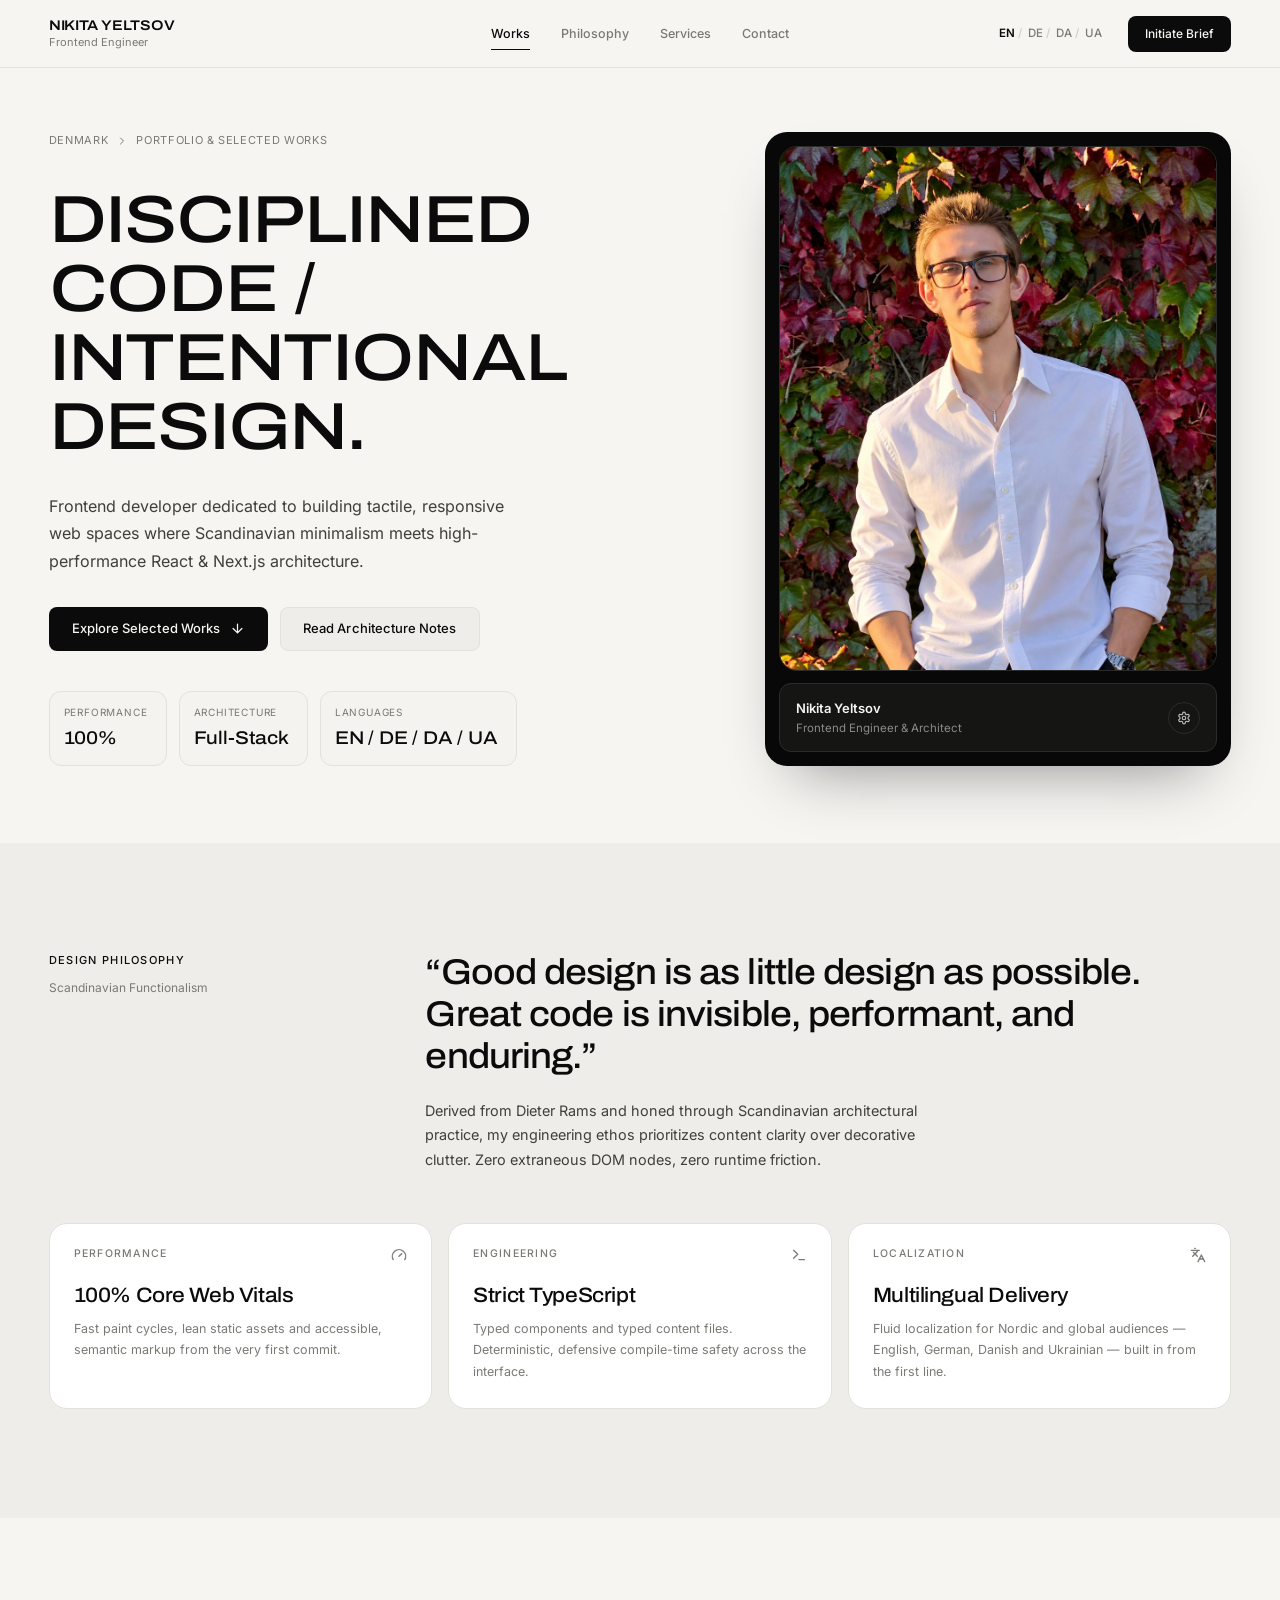
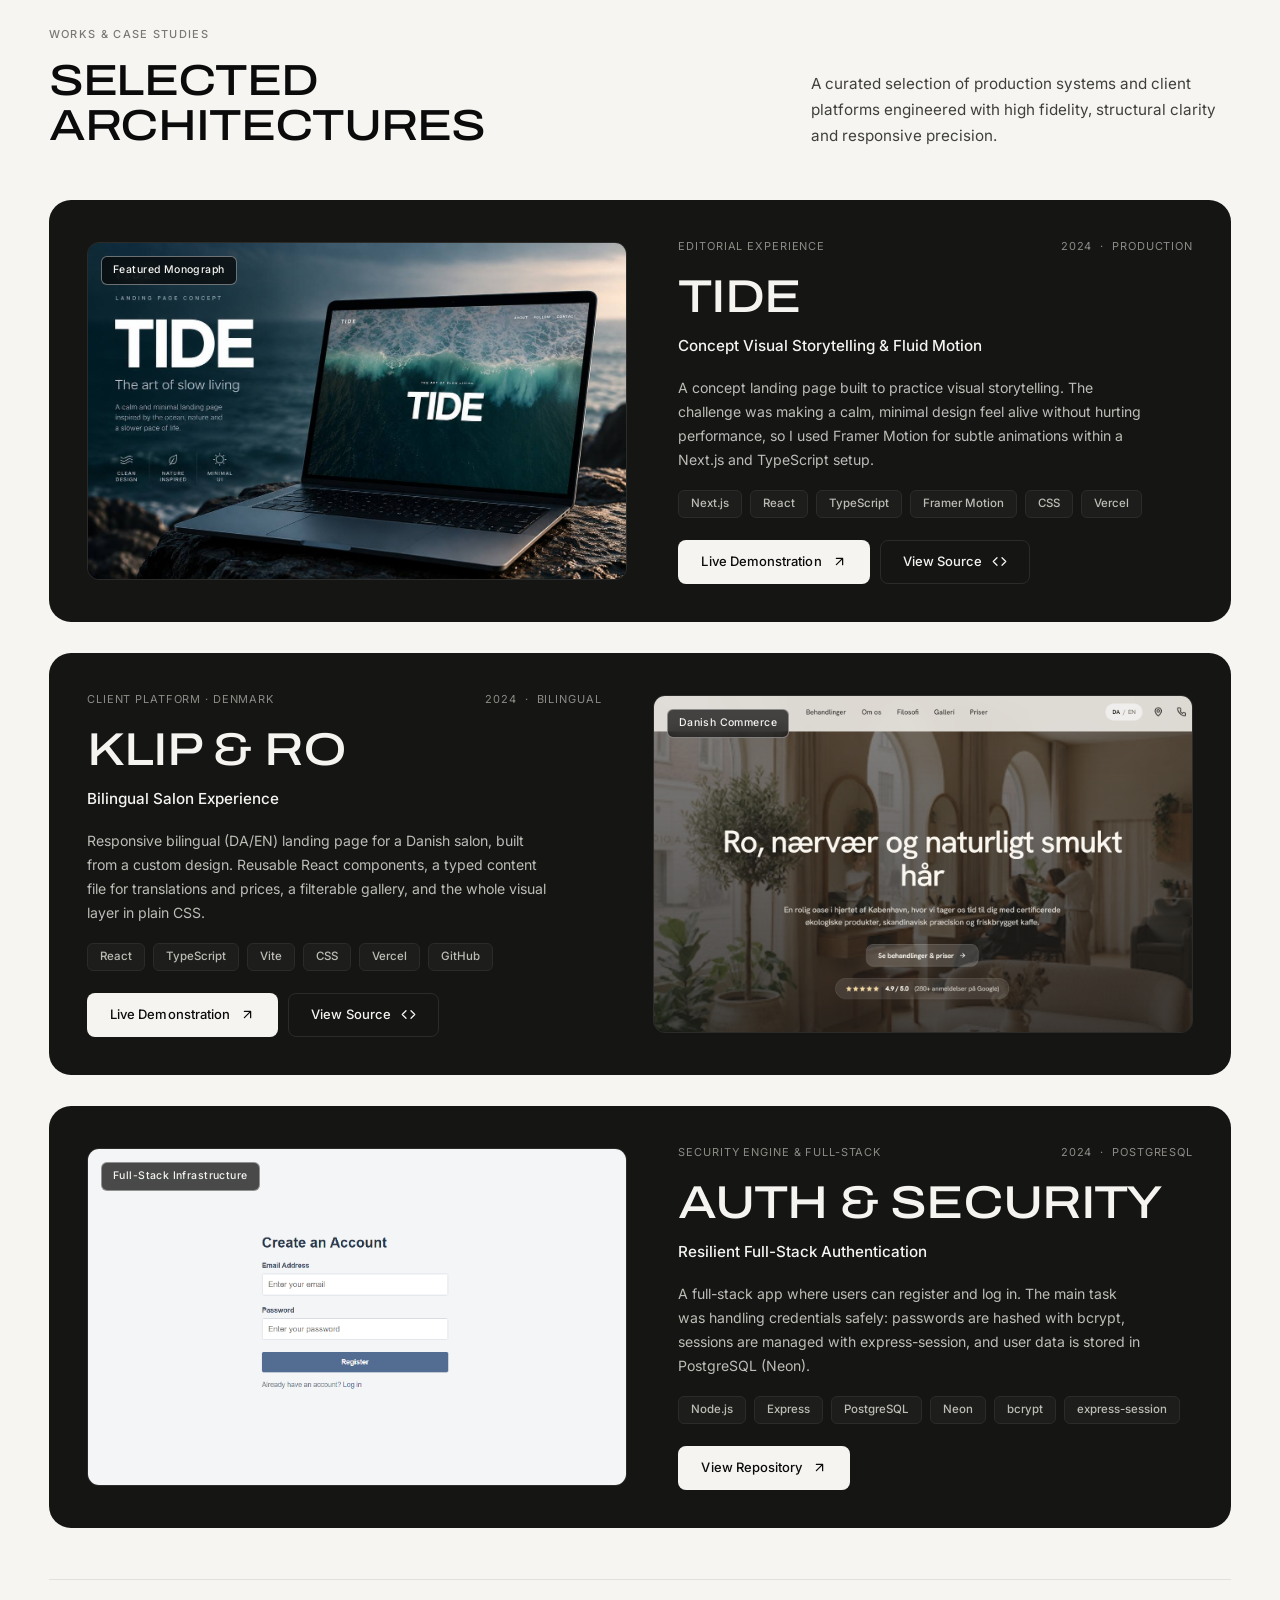
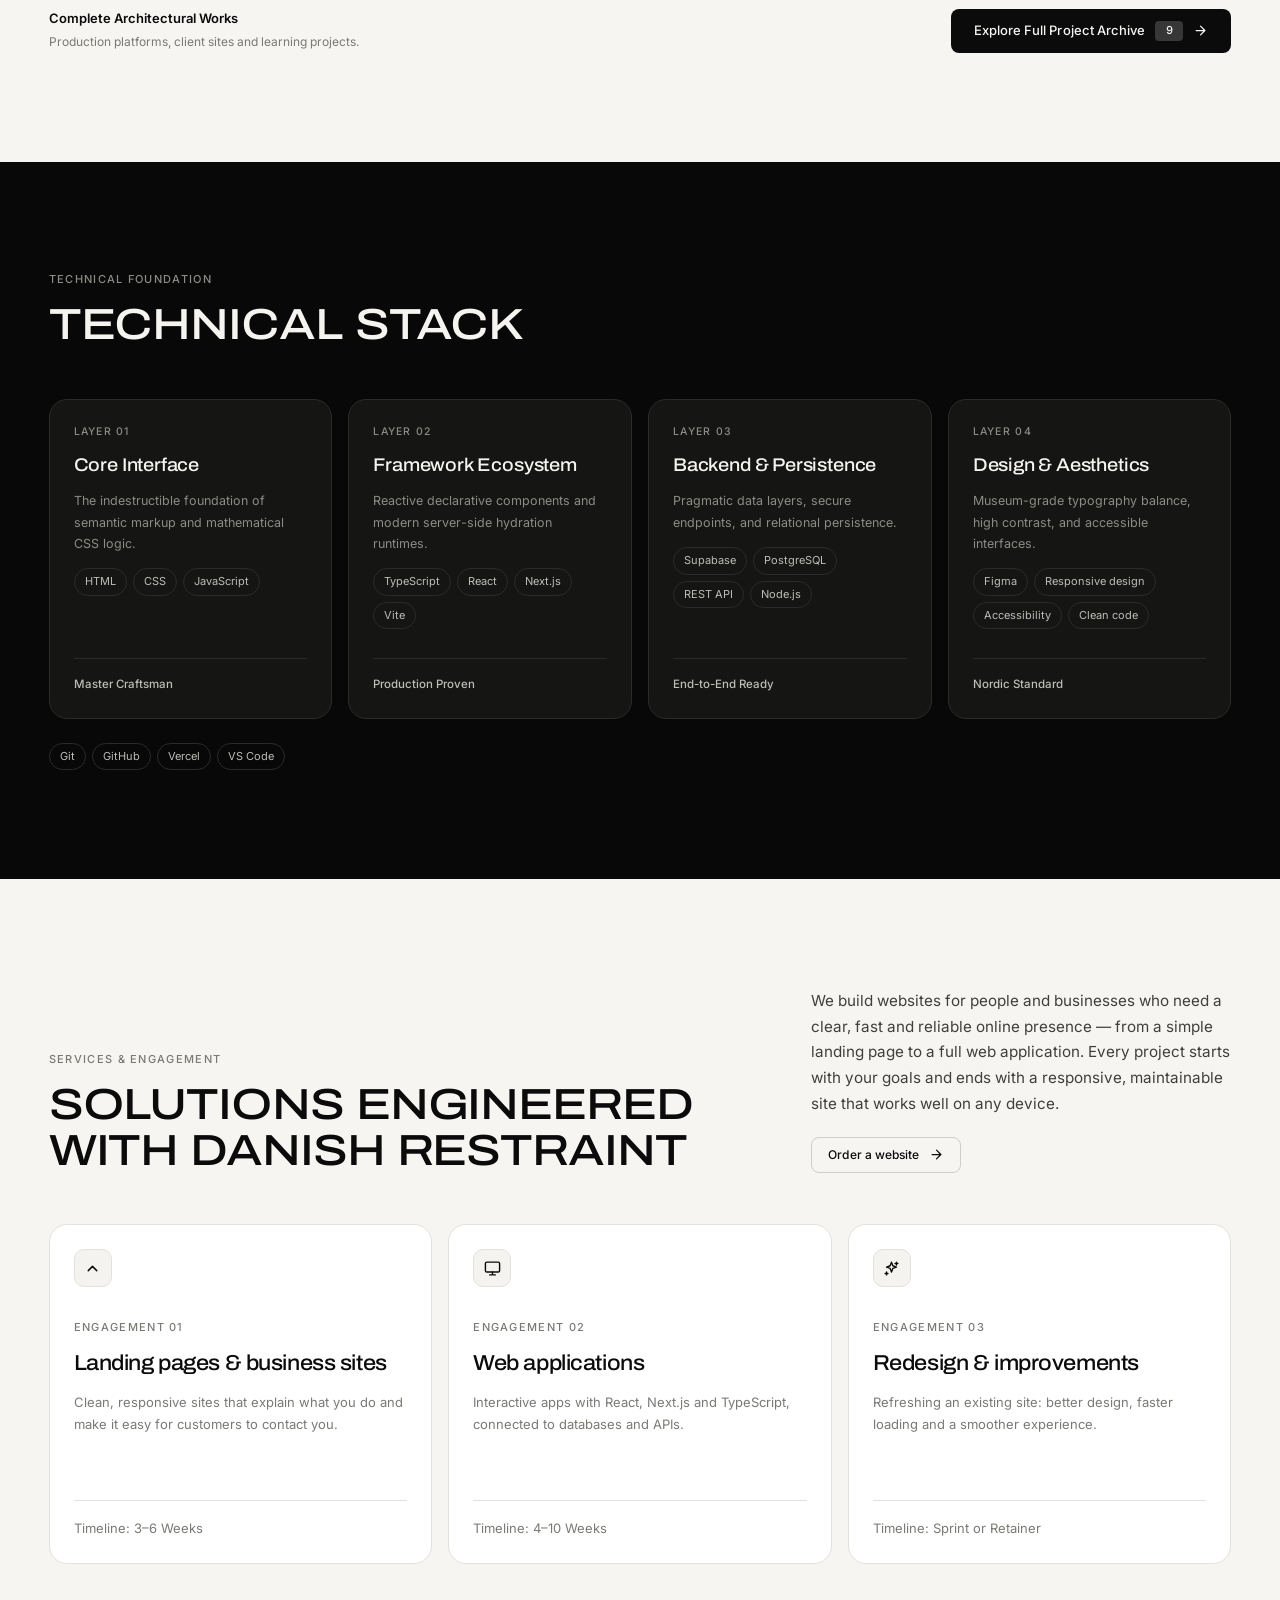
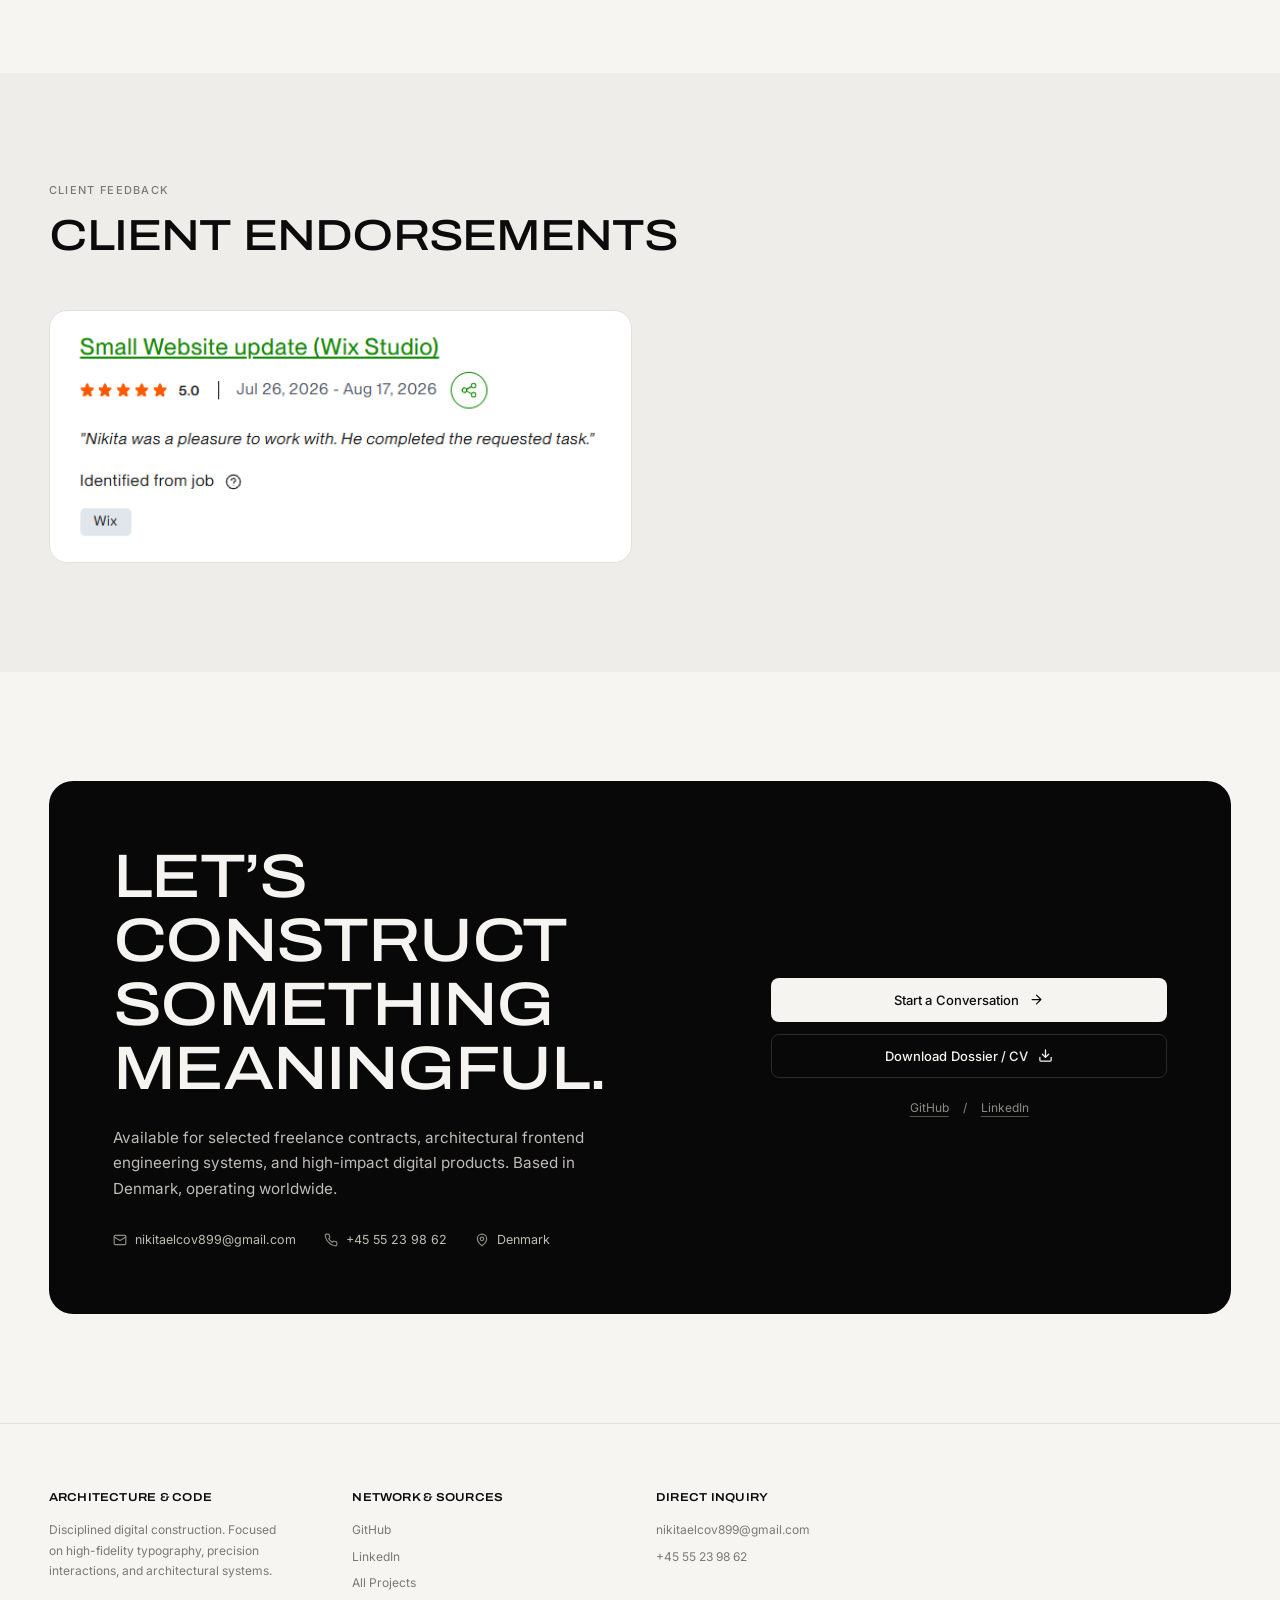
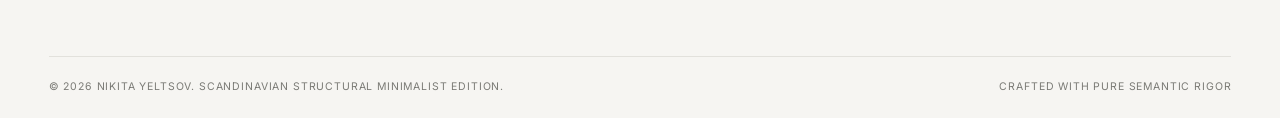
==== index.html @ 3353c129 "feedback" ====
<!DOCTYPE html>
<html lang="en">

<head>
    <meta charset="UTF-8">
    <meta name="viewport" content="width=device-width, initial-scale=1">
    <title>Nikita Yeltsov — Frontend Developer</title>
    <meta name="description" content="Portfolio of Nikita Yeltsov, frontend developer.">
    <meta name="theme-color" content="#f6f5f2">
    <link rel="preload" href="fonts/archivo-latin-wdth-normal.woff2" as="font" type="font/woff2" crossorigin>
    <link rel="preload" href="fonts/inter-latin-wght-normal.woff2" as="font" type="font/woff2" crossorigin>
    <link rel="stylesheet" href="css/base.css">
    <link rel="stylesheet" href="css/layout.css">
    <link rel="stylesheet" href="css/pages.css">
    <link rel="stylesheet" href="css/reviews.css">
    <script>try { if (sessionStorage.getItem("pt")) { sessionStorage.removeItem("pt"); document.documentElement.classList.add("pt-arrive") } } catch (e) { }</script>
    <script src="js/config.js"></script>
    <script src="js/api.js"></script>
    <script src="js/i18n.js" defer></script>
    <script src="js/main.js" defer></script>
    <script src="js/reviews.js" defer></script>
</head>

<body>
    <a class="skip-link" href="#main"><span>Skip to content</span></a>
    <header class="header" id="top">
        <div class="container header__inner">
            <a class="brand" href="#top" aria-label="Nikita Yeltsov">
                <span class="brand__name">Nikita Yeltsov</span>
                <span class="brand__role">Frontend Engineer</span>
            </a>
            <nav class="nav" id="menu" aria-label="Main navigation">
                <a class="nav__link" href="#projects"><span>Works</span></a>
                <a class="nav__link" href="#philosophy"><span>Philosophy</span></a>
                <a class="nav__link" href="#services"><span>Services</span></a>
                <a class="nav__link" href="#contact"><span>Contact</span></a>
            </nav>
            <div class="header__actions">
                <div class="lang" role="group" aria-label="Language">
                    <button class="lang__button" type="button" data-lang="en" aria-pressed="true">EN</button>
                    <button class="lang__button" type="button" data-lang="de" aria-pressed="false">DE</button>
                    <button class="lang__button" type="button" data-lang="da" aria-pressed="false">DA</button>
                    <button class="lang__button" type="button" data-lang="uk" aria-pressed="false">UA</button>
                </div>
                <a class="button button--primary button--small" href="#contact"><span>Initiate Brief</span></a>
                <button class="menu-toggle" type="button" aria-label="Menu" aria-expanded="false"
                    aria-controls="menu"><span class="icon icon--menu" aria-hidden="true"></span><span
                        class="icon icon--close" aria-hidden="true"></span></button>
            </div>
        </div>
    </header>
    <main id="main">

        <!-- HERO -->
        <section class="hero">
            <div class="container hero__grid">
                <div class="hero__copy">
                    <p class="crumbs"><span>Denmark</span><span class="icon icon--chevron-right"
                            aria-hidden="true"></span><span>Portfolio &amp; Selected Works</span></p>
                    <h1 class="hero__title">Disciplined code / intentional design.</h1>
                    <p class="hero__lead">Frontend developer dedicated to building tactile, responsive web spaces where
                        Scandinavian minimalism meets high-performance React &amp; Next.js architecture.</p>
                    <div class="hero__actions">
                        <a class="button button--primary" href="#projects"><span>Explore Selected Works</span><span
                                class="icon icon--arrow-down" aria-hidden="true"></span></a>
                        <a class="button button--secondary" href="#philosophy"><span>Read Architecture Notes</span></a>
                    </div>
                    <dl class="stats">
                        <div class="stat">
                            <dt class="stat__label">Performance</dt>
                            <dd class="stat__value">100%</dd>
                        </div>
                        <div class="stat">
                            <dt class="stat__label">Architecture</dt>
                            <dd class="stat__value">Full-Stack</dd>
                        </div>
                        <div class="stat">
                            <dt class="stat__label">Languages</dt>
                            <dd class="stat__value">EN / DE / DA / UA</dd>
                        </div>
                    </dl>
                </div>
                <aside class="profile" aria-label="Profile">
                    <div class="profile__stage">
                        <img class="profile__photo" src="img/image copy 2.png" alt="Nikita Yeltsov" width="1254"
                            height="1254" fetchpriority="high">
                    </div>
                    <div class="profile__footer">
                        <div>
                            <span class="profile__name">Nikita Yeltsov</span>
                            <span class="profile__role">Frontend Engineer &amp; Architect</span>
                        </div>
                        <span class="profile__badge"><span class="icon icon--settings" aria-hidden="true"></span></span>
                    </div>
                </aside>
            </div>
        </section>

        <!-- PHILOSOPHY -->
        <section class="section section--alt philosophy" id="philosophy">
            <div class="container">
                <div class="philosophy__top">
                    <div class="philosophy__label">
                        <strong>Design Philosophy</strong>
                        <span>Scandinavian Functionalism</span>
                    </div>
                    <div>
                        <blockquote>
                            <p class="quote">“Good design is as little design as possible. Great code is invisible,
                                performant, and enduring.”</p>
                        </blockquote>
                        <p class="philosophy__text">Derived from Dieter Rams and honed through Scandinavian
                            architectural practice, my engineering ethos prioritizes content clarity over decorative
                            clutter. Zero extraneous DOM nodes, zero runtime friction.</p>
                    </div>
                </div>
                <ul class="features">
                    <li class="feature">
                        <div class="feature__head"><span class="eyebrow">Performance</span><span
                                class="icon icon--gauge" aria-hidden="true"></span></div>
                        <h3>100% Core Web Vitals</h3>
                        <p>Fast paint cycles, lean static assets and accessible, semantic markup from the very first
                            commit.</p>
                    </li>
                    <li class="feature">
                        <div class="feature__head"><span class="eyebrow">Engineering</span><span
                                class="icon icon--terminal" aria-hidden="true"></span></div>
                        <h3>Strict TypeScript</h3>
                        <p>Typed components and typed content files. Deterministic, defensive compile-time safety across
                            the interface.</p>
                    </li>
                    <li class="feature">
                        <div class="feature__head"><span class="eyebrow">Localization</span><span
                                class="icon icon--language" aria-hidden="true"></span></div>
                        <h3>Multilingual Delivery</h3>
                        <p>Fluid localization for Nordic and global audiences — English, German, Danish and Ukrainian —
                            built in from the first line.</p>
                    </li>
                </ul>
            </div>
        </section>

        <!-- WORKS -->
        <section class="section" id="projects">
            <div class="container">
                <header class="section-head">
                    <div>
                        <span class="eyebrow">Works &amp; Case Studies</span>
                        <h2>Selected Architectures</h2>
                    </div>
                    <p class="section-head__text">A curated selection of production systems and client platforms
                        engineered with high fidelity, structural clarity and responsive precision.</p>
                </header>
                <div class="works">
                    <article class="work work--reverse" id="work-tide" data-category="interactive">
                        <div class="work__media">
                            <span class="work__badge">Featured Monograph</span>
                            <div class="work__frame"><img class="work__image" src="img/TIDE.png"
                                    alt="TIDE project preview" loading="lazy" decoding="async"></div>
                        </div>
                        <div class="work__body">
                            <div class="work__meta"><span>Editorial Experience</span><span
                                    class="work__meta-right"><span>2024</span><span>Production</span></span></div>
                            <h3 class="work__title display">TIDE</h3>
                            <p class="work__subtitle">Concept Visual Storytelling &amp; Fluid Motion</p>
                            <p class="work__text">A concept landing page built to practice visual storytelling. The
                                challenge was making a calm, minimal design feel alive without hurting performance, so I
                                used Framer Motion for subtle animations within a Next.js and TypeScript setup.</p>
                            <ul class="tags" aria-label="Technologies">
                                <li class="tag">Next.js</li>
                                <li class="tag">React</li>
                                <li class="tag">TypeScript</li>
                                <li class="tag">Framer Motion</li>
                                <li class="tag">CSS</li>
                                <li class="tag">Vercel</li>
                            </ul>
                            <div class="work__actions"><a class="button button--light"
                                    href="https://tide-topaz-three.vercel.app" target="_blank"
                                    rel="noopener noreferrer"><span>Live Demonstration</span><span
                                        class="icon icon--arrow-up-right" aria-hidden="true"></span></a><a
                                    class="button button--ghost" href="https://github.com/NikitaYmedia/tide"
                                    target="_blank" rel="noopener noreferrer"><span>View Source</span><span
                                        class="icon icon--code" aria-hidden="true"></span></a></div>
                        </div>
                    </article>
                    <article class="work" id="work-klip" data-category="client">
                        <div class="work__media">
                            <span class="work__badge">Danish Commerce</span>
                            <div class="work__frame"><img class="work__image" src="img/image copy.png"
                                    alt="Klip &amp; Ro project preview" loading="lazy" decoding="async"></div>
                        </div>
                        <div class="work__body">
                            <div class="work__meta"><span>Client Platform · Denmark</span><span
                                    class="work__meta-right"><span>2024</span><span>Bilingual</span></span></div>
                            <h3 class="work__title display">KLIP &amp; RO</h3>
                            <p class="work__subtitle">Bilingual Salon Experience</p>
                            <p class="work__text">Responsive bilingual (DA/EN) landing page for a Danish salon, built
                                from a custom design. Reusable React components, a typed content file for translations
                                and prices, a filterable gallery, and the whole visual layer in plain CSS.</p>
                            <ul class="tags" aria-label="Technologies">
                                <li class="tag">React</li>
                                <li class="tag">TypeScript</li>
                                <li class="tag">Vite</li>
                                <li class="tag">CSS</li>
                                <li class="tag">Vercel</li>
                                <li class="tag">GitHub</li>
                            </ul>
                            <div class="work__actions"><a class="button button--light"
                                    href="https://hair2-orpin.vercel.app" target="_blank"
                                    rel="noopener noreferrer"><span>Live Demonstration</span><span
                                        class="icon icon--arrow-up-right" aria-hidden="true"></span></a><a
                                    class="button button--ghost" href="https://github.com/NikitaYmedia/hair2"
                                    target="_blank" rel="noopener noreferrer"><span>View Source</span><span
                                        class="icon icon--code" aria-hidden="true"></span></a></div>
                        </div>
                    </article>
                    <article class="work work--reverse" id="work-auth" data-category="fullstack">
                        <div class="work__media">
                            <span class="work__badge">Full-Stack Infrastructure</span>
                            <div class="work__frame"><img class="work__image" src="img/pro10.png"
                                    alt="User Authentication App preview" loading="lazy" decoding="async"></div>
                        </div>
                        <div class="work__body">
                            <div class="work__meta"><span>Security Engine &amp; Full-Stack</span><span
                                    class="work__meta-right"><span>2024</span><span>PostgreSQL</span></span></div>
                            <h3 class="work__title display">AUTH &amp; SECURITY</h3>
                            <p class="work__subtitle">Resilient Full-Stack Authentication</p>
                            <p class="work__text">A full-stack app where users can register and log in. The main task
                                was handling credentials safely: passwords are hashed with bcrypt, sessions are managed
                                with express-session, and user data is stored in PostgreSQL (Neon).</p>
                            <ul class="tags" aria-label="Technologies">
                                <li class="tag">Node.js</li>
                                <li class="tag">Express</li>
                                <li class="tag">PostgreSQL</li>
                                <li class="tag">Neon</li>
                                <li class="tag">bcrypt</li>
                                <li class="tag">express-session</li>
                            </ul>
                            <div class="work__actions"><a class="button button--light"
                                    href="https://github.com/NikitaYmedia/user-auth-app" target="_blank"
                                    rel="noopener noreferrer"><span>View Repository</span><span
                                        class="icon icon--arrow-up-right" aria-hidden="true"></span></a></div>
                        </div>
                    </article>
                </div>
                <div class="works-more">
                    <div>
                        <strong>Complete Architectural Works</strong>
                        <span>Production platforms, client sites and learning projects.</span>
                    </div>
                    <a class="button button--primary" href="projects.html" data-transition><span>Explore Full Project
                            Archive</span><span class="count">9</span><span class="icon icon--arrow-right"
                            aria-hidden="true"></span></a>
                </div>
            </div>
        </section>

        <!-- STACK -->
        <section class="section section--dark" id="skills">
            <div class="container">
                <header class="section-head">
                    <div>
                        <span class="eyebrow">Technical Foundation</span>
                        <h2>Technical Stack</h2>
                    </div>
                </header>
                <ul class="stack__grid">
                    <li class="layer">
                        <span class="eyebrow">Layer 01</span>
                        <h3>Core Interface</h3>
                        <p class="layer__text">The indestructible foundation of semantic markup and mathematical CSS
                            logic.</p>
                        <ul class="chips">
                            <li class="chip">HTML</li>
                            <li class="chip">CSS</li>
                            <li class="chip">JavaScript</li>
                        </ul>
                        <p class="layer__level">Master Craftsman</p>
                    </li>
                    <li class="layer">
                        <span class="eyebrow">Layer 02</span>
                        <h3>Framework Ecosystem</h3>
                        <p class="layer__text">Reactive declarative components and modern server-side hydration
                            runtimes.</p>
                        <ul class="chips">
                            <li class="chip">TypeScript</li>
                            <li class="chip">React</li>
                            <li class="chip">Next.js</li>
                            <li class="chip">Vite</li>
                        </ul>
                        <p class="layer__level">Production Proven</p>
                    </li>
                    <li class="layer">
                        <span class="eyebrow">Layer 03</span>
                        <h3>Backend &amp; Persistence</h3>
                        <p class="layer__text">Pragmatic data layers, secure endpoints, and relational persistence.</p>
                        <ul class="chips">
                            <li class="chip">Supabase</li>
                            <li class="chip">PostgreSQL</li>
                            <li class="chip">REST API</li>
                            <li class="chip">Node.js</li>
                        </ul>
                        <p class="layer__level">End-to-End Ready</p>
                    </li>
                    <li class="layer">
                        <span class="eyebrow">Layer 04</span>
                        <h3>Design &amp; Aesthetics</h3>
                        <p class="layer__text">Museum-grade typography balance, high contrast, and accessible
                            interfaces.</p>
                        <ul class="chips">
                            <li class="chip">Figma</li>
                            <li class="chip">Responsive design</li>
                            <li class="chip">Accessibility</li>
                            <li class="chip">Clean code</li>
                        </ul>
                        <p class="layer__level">Nordic Standard</p>
                    </li>
                </ul>
                <ul class="chips stack__tools" aria-label="Tools">
                    <li class="chip">Git</li>
                    <li class="chip">GitHub</li>
                    <li class="chip">Vercel</li>
                    <li class="chip">VS Code</li>
                </ul>
            </div>
        </section>

        <!-- SERVICES -->
        <section class="section" id="services">
            <div class="container">
                <header class="section-head">
                    <div>
                        <span class="eyebrow">Services &amp; Engagement</span>
                        <h2>Solutions engineered with Danish restraint</h2>
                    </div>
                    <div class="section-head__text">
                        <p>We build websites for people and businesses who need a clear, fast and reliable online
                            presence — from a simple landing page to a full web application. Every project starts with
                            your goals and ends with a responsive, maintainable site that works well on any device.</p>
                        <a class="button button--outline button--small" href="#contact"><span>Order a
                                website</span><span class="icon icon--arrow-right" aria-hidden="true"></span></a>
                    </div>
                </header>
                <ul class="services">
                    <li class="service">
                        <span class="service__icon"><span class="icon icon--chevron-up"
                                aria-hidden="true"></span></span>
                        <span class="eyebrow">Engagement 01</span>
                        <h3>Landing pages &amp; business sites</h3>
                        <p>Clean, responsive sites that explain what you do and make it easy for customers to contact
                            you.</p>
                        <p class="service__timeline">Timeline: 3–6 Weeks</p>
                    </li>
                    <li class="service">
                        <span class="service__icon"><span class="icon icon--monitor" aria-hidden="true"></span></span>
                        <span class="eyebrow">Engagement 02</span>
                        <h3>Web applications</h3>
                        <p>Interactive apps with React, Next.js and TypeScript, connected to databases and APIs.</p>
                        <p class="service__timeline">Timeline: 4–10 Weeks</p>
                    </li>
                    <li class="service">
                        <span class="service__icon"><span class="icon icon--sparkles" aria-hidden="true"></span></span>
                        <span class="eyebrow">Engagement 03</span>
                        <h3>Redesign &amp; improvements</h3>
                        <p>Refreshing an existing site: better design, faster loading and a smoother experience.</p>
                        <p class="service__timeline">Timeline: Sprint or Retainer</p>
                    </li>
                </ul>
            </div>
        </section>

        <!-- REVIEWS -->
        <section class="section section--alt" id="reviews">
            <div class="container">
                <header class="section-head">
                    <div>
                        <span class="eyebrow">Client Feedback</span>
                        <h2>Client Endorsements</h2>
                    </div>
                </header>
                <ul class="review-shots">
                    <li class="review-shot"><img src="img/reviews/image.png" alt="Client review" loading="lazy"></li>
                </ul>
            </div>
        </section>

        <!-- CONTACT -->
        <section class="section" id="contact">
            <div class="container">
                <div class="cta">
                    <div>
                        <h2>Let’s construct something meaningful.</h2>
                        <p class="cta__text">Available for selected freelance contracts, architectural frontend
                            engineering systems, and high-impact digital products. Based in Denmark, operating
                            worldwide.</p>
                        <div class="cta__facts">
                            <a class="cta__fact" href="mailto:nikitaelcov899@gmail.com"><span class="icon icon--mail"
                                    aria-hidden="true"></span><span>nikitaelcov899@gmail.com</span></a>
                            <a class="cta__fact" href="tel:+4555239862"><span class="icon icon--phone"
                                    aria-hidden="true"></span><span>+45 55 23 98 62</span></a>
                            <span class="cta__fact"><span class="icon icon--pin"
                                    aria-hidden="true"></span><span>Denmark</span></span>
                        </div>
                    </div>
                    <div class="cta__actions">
                        <a class="button button--light" href="mailto:nikitaelcov899@gmail.com"><span>Start a
                                Conversation</span><span class="icon icon--arrow-right" aria-hidden="true"></span></a>
                        <a class="button button--ghost" href="cv/Nikita Yeltsov  CV.pdf"
                            download="Nikita-Yeltsov-CV.pdf"><span>Download Dossier / CV</span><span
                                class="icon icon--download" aria-hidden="true"></span></a>
                        <p class="cta__links"><a href="https://github.com/NikitaYmedia" target="_blank"
                                rel="noopener noreferrer">GitHub</a><span>/</span><a
                                href="https://www.linkedin.com/in/nikita-yeltsov-8098643b7" target="_blank"
                                rel="noopener noreferrer">LinkedIn</a></p>
                    </div>
                </div>
            </div>
        </section>
    </main>

    <footer class="footer">
        <div class="container">
            <div class="footer__grid">
                <div>
                    <h4 class="footer__title">Architecture &amp; Code</h4>
                    <p class="footer__text">Disciplined digital construction. Focused on high-fidelity typography,
                        precision interactions, and architectural systems.</p>
                </div>
                <div>
                    <h4 class="footer__title">Network &amp; Sources</h4>
                    <ul class="footer__list">
                        <li><a href="https://github.com/NikitaYmedia" target="_blank"
                                rel="noopener noreferrer">GitHub</a></li>
                        <li><a href="https://www.linkedin.com/in/nikita-yeltsov-8098643b7" target="_blank"
                                rel="noopener noreferrer">LinkedIn</a></li>
                        <li><a href="projects.html">All Projects</a></li>
                    </ul>
                </div>
                <div>
                    <h4 class="footer__title">Direct Inquiry</h4>
                    <ul class="footer__list">
                        <li><a href="mailto:nikitaelcov899@gmail.com">nikitaelcov899@gmail.com</a></li>
                        <li><a href="tel:+4555239862">+45 55 23 98 62</a></li>
                    </ul>
                </div>
            </div>
            <div class="footer__bar">
                <span><span data-copyright></span> <span>Scandinavian Structural Minimalist Edition.</span></span>
                <span>Crafted with pure semantic rigor</span>
            </div>
        </div>
    </footer>
</body>

</html>
---- css/base.css ----
/* ==========================================================================
   BASE — fonts, design tokens, reset, typography, buttons, icons, tags
   All visuals of the site live in CSS files. HTML only holds text and
   semantic tags.
   ========================================================================== */

@font-face {
    font-family: "Archivo";
    src: url("../fonts/archivo-latin-wdth-normal.woff2") format("woff2");
    font-weight: 100 900;
    font-stretch: 62% 125%;
    font-display: swap;
    unicode-range: U+0000-00FF, U+0131, U+0152-0153, U+02BB-02BC, U+02C6, U+02DA, U+02DC, U+2000-206F, U+2074, U+20AC, U+2122, U+2191, U+2193, U+2212, U+2215, U+FEFF, U+FFFD;
}

@font-face {
    font-family: "Archivo";
    src: url("../fonts/archivo-latin-ext-wdth-normal.woff2") format("woff2");
    font-weight: 100 900;
    font-stretch: 62% 125%;
    font-display: swap;
    unicode-range: U+0100-02BA, U+02BD-02C5, U+02C7-02CC, U+02CE-02D7, U+02DD-02FF, U+0304, U+0308, U+0329, U+1D00-1DBF, U+1E00-1E9F, U+1EF2-1EFF, U+2020, U+20A0-20AB, U+20AD-20C0, U+2113, U+2C60-2C7F, U+A720-A7FF;
}

@font-face {
    font-family: "Inter";
    src: url("../fonts/inter-cyrillic-ext-wght-normal.woff2") format("woff2");
    font-weight: 100 900;
    font-display: swap;
    unicode-range: U+0460-052F, U+1C80-1C8A, U+20B4, U+2DE0-2DFF, U+A640-A69F, U+FE2E-FE2F;
}

@font-face {
    font-family: "Inter";
    src: url("../fonts/inter-cyrillic-wght-normal.woff2") format("woff2");
    font-weight: 100 900;
    font-display: swap;
    unicode-range: U+0301, U+0400-045F, U+0490-0491, U+04B0-04B1, U+2116;
}

@font-face {
    font-family: "Inter";
    src: url("../fonts/inter-latin-ext-wght-normal.woff2") format("woff2");
    font-weight: 100 900;
    font-display: swap;
    unicode-range: U+0100-02BA, U+02BD-02C5, U+02C7-02CC, U+02CE-02D7, U+02DD-02FF, U+0304, U+0308, U+0329, U+1D00-1DBF, U+1E00-1E9F, U+1EF2-1EFF, U+2020, U+20A0-20AB, U+20AD-20C0, U+2113, U+2C60-2C7F, U+A720-A7FF;
}

@font-face {
    font-family: "Inter";
    src: url("../fonts/inter-latin-wght-normal.woff2") format("woff2");
    font-weight: 100 900;
    font-display: swap;
    unicode-range: U+0000-00FF, U+0131, U+0152-0153, U+02BB-02BC, U+02C6, U+02DA, U+02DC, U+0304, U+0308, U+0329, U+2000-206F, U+20AC, U+2122, U+2191, U+2193, U+2212, U+2215, U+FEFF, U+FFFD;
}

/* ---------- Tokens ---------- */
:root {
    --bg: #f6f5f2;
    --bg-alt: #eeede9;
    --surface: #ffffff;
    --surface-2: #f4f3ef;
    --ink: #0b0b0b;
    --ink-2: #3f3f3c;
    --muted: #7a7a75;
    --line: #e2e1dc;
    --line-strong: #cfcec8;

    --dark: #080808;
    --dark-2: #151514;
    --dark-3: #1d1d1b;
    --dark-line: #2b2b29;
    --on-dark: #f5f4f0;
    --on-dark-2: #bdbcb6;
    --on-dark-muted: #8c8b85;

    --danger: #b3261e;
    --ok: #1f7a4d;

    --font-display: "Archivo", "Inter", "Helvetica Neue", Arial, sans-serif;
    --font-body: "Inter", "Helvetica Neue", Arial, sans-serif;

    --radius-sm: 8px;
    --radius: 12px;
    --radius-lg: 18px;

    --gutter: clamp(18px, 3.8vw, 56px);
    --maxw: 1360px;
    --header-h: 68px;

    --ease: cubic-bezier(.2, .7, .2, 1);
}

/* ---------- Reset ---------- */
*,
*::before,
*::after {
    box-sizing: border-box;
}

html {
    -webkit-text-size-adjust: 100%;
    scroll-behavior: smooth;
    scroll-padding-top: calc(var(--header-h) + 12px);
}

body {
    margin: 0;
    background: var(--bg);
    color: var(--ink);
    font-family: var(--font-body);
    font-size: 15px;
    line-height: 1.6;
    font-feature-settings: "ss01", "cv11";
    -webkit-font-smoothing: antialiased;
    -moz-osx-font-smoothing: grayscale;
}

img {
    display: block;
    max-width: 100%;
}

h1,
h2,
h3,
h4,
p,
ul,
ol,
figure,
blockquote,
dl,
dd {
    margin: 0;
    padding: 0;
}

ul,
ol {
    list-style: none;
}

a {
    color: inherit;
    text-decoration: none;
}

button,
input,
textarea {
    font: inherit;
    color: inherit;
}

button {
    cursor: pointer;
    background: none;
    border: 0;
    padding: 0;
}

[hidden] {
    display: none !important;
}

::selection {
    background: var(--ink);
    color: var(--bg);
}

:focus-visible {
    outline: 2px solid var(--ink);
    outline-offset: 3px;
    border-radius: 4px;
}

.on-dark :focus-visible,
.dark :focus-visible {
    outline-color: var(--on-dark);
}

.sr-only {
    position: absolute;
    width: 1px;
    height: 1px;
    margin: -1px;
    overflow: hidden;
    clip: rect(0 0 0 0);
    white-space: nowrap;
}

.skip-link {
    position: absolute;
    left: 12px;
    top: -60px;
    z-index: 200;
    background: var(--ink);
    color: var(--bg);
    padding: 10px 16px;
    border-radius: var(--radius-sm);
    font-size: 13px;
    transition: top .2s;
}

.skip-link:focus {
    top: 12px;
}

/* ---------- Typography ---------- */
.display,
h1,
h2 {
    font-family: var(--font-display);
    font-weight: 500;
    font-stretch: 118%;
    text-transform: uppercase;
    letter-spacing: -.025em;
    line-height: 1.04;
}

h1 {
    font-size: clamp(2.5rem, 5.2vw, 4.6rem);
}

h2 {
    font-size: clamp(1.9rem, 3.4vw, 2.9rem);
}

h3 {
    font-family: var(--font-display);
    font-weight: 500;
    font-stretch: 108%;
    letter-spacing: -.01em;
    line-height: 1.2;
    font-size: 1.15rem;
}

.eyebrow {
    display: block;
    font-size: 11px;
    font-weight: 500;
    letter-spacing: .12em;
    text-transform: uppercase;
    color: var(--muted);
}

.lead {
    font-size: 1.02rem;
    line-height: 1.7;
    color: var(--ink-2);
    max-width: 52ch;
}

/* ---------- Icons (pure CSS masks) ---------- */
.icon {
    --icon: none;
    display: inline-block;
    flex: none;
    width: 1em;
    height: 1em;
    background: currentColor;
    -webkit-mask: var(--icon) center / contain no-repeat;
    mask: var(--icon) center / contain no-repeat;
}

.icon--arrow-up-right {
    --icon: url("data:image/svg+xml,%3Csvg xmlns='http://www.w3.org/2000/svg' viewBox='0 0 24 24' fill='none' stroke='black' stroke-width='2' stroke-linecap='round' stroke-linejoin='round'%3E%3Cpath d='M7 17 17 7M7 7h10v10'/%3E%3C/svg%3E");
}

.icon--arrow-down {
    --icon: url("data:image/svg+xml,%3Csvg xmlns='http://www.w3.org/2000/svg' viewBox='0 0 24 24' fill='none' stroke='black' stroke-width='2' stroke-linecap='round' stroke-linejoin='round'%3E%3Cpath d='M12 5v14M19 12l-7 7-7-7'/%3E%3C/svg%3E");
}

.icon--arrow-right {
    --icon: url("data:image/svg+xml,%3Csvg xmlns='http://www.w3.org/2000/svg' viewBox='0 0 24 24' fill='none' stroke='black' stroke-width='2' stroke-linecap='round' stroke-linejoin='round'%3E%3Cpath d='M5 12h14M12 5l7 7-7 7'/%3E%3C/svg%3E");
}

.icon--arrow-left {
    --icon: url("data:image/svg+xml,%3Csvg xmlns='http://www.w3.org/2000/svg' viewBox='0 0 24 24' fill='none' stroke='black' stroke-width='2' stroke-linecap='round' stroke-linejoin='round'%3E%3Cpath d='M19 12H5M12 19l-7-7 7-7'/%3E%3C/svg%3E");
}

.icon--chevron-right {
    --icon: url("data:image/svg+xml,%3Csvg xmlns='http://www.w3.org/2000/svg' viewBox='0 0 24 24' fill='none' stroke='black' stroke-width='2' stroke-linecap='round' stroke-linejoin='round'%3E%3Cpath d='m9 18 6-6-6-6'/%3E%3C/svg%3E");
}

.icon--chevron-up {
    --icon: url("data:image/svg+xml,%3Csvg xmlns='http://www.w3.org/2000/svg' viewBox='0 0 24 24' fill='none' stroke='black' stroke-width='2' stroke-linecap='round' stroke-linejoin='round'%3E%3Cpath d='m18 15-6-6-6 6'/%3E%3C/svg%3E");
}

.icon--code {
    --icon: url("data:image/svg+xml,%3Csvg xmlns='http://www.w3.org/2000/svg' viewBox='0 0 24 24' fill='none' stroke='black' stroke-width='2' stroke-linecap='round' stroke-linejoin='round'%3E%3Cpath d='m16 18 6-6-6-6M8 6l-6 6 6 6'/%3E%3C/svg%3E");
}

.icon--download {
    --icon: url("data:image/svg+xml,%3Csvg xmlns='http://www.w3.org/2000/svg' viewBox='0 0 24 24' fill='none' stroke='black' stroke-width='2' stroke-linecap='round' stroke-linejoin='round'%3E%3Cpath d='M21 15v4a2 2 0 0 1-2 2H5a2 2 0 0 1-2-2v-4M7 10l5 5 5-5M12 15V3'/%3E%3C/svg%3E");
}

.icon--mail {
    --icon: url("data:image/svg+xml,%3Csvg xmlns='http://www.w3.org/2000/svg' viewBox='0 0 24 24' fill='none' stroke='black' stroke-width='2' stroke-linecap='round' stroke-linejoin='round'%3E%3Crect x='2' y='4' width='20' height='16' rx='2'/%3E%3Cpath d='m22 7-10 6L2 7'/%3E%3C/svg%3E");
}

.icon--phone {
    --icon: url("data:image/svg+xml,%3Csvg xmlns='http://www.w3.org/2000/svg' viewBox='0 0 24 24' fill='none' stroke='black' stroke-width='2' stroke-linecap='round' stroke-linejoin='round'%3E%3Cpath d='M22 16.92v3a2 2 0 0 1-2.18 2 19.79 19.79 0 0 1-8.63-3.07 19.5 19.5 0 0 1-6-6 19.79 19.79 0 0 1-3.07-8.67A2 2 0 0 1 4.11 2h3a2 2 0 0 1 2 1.72c.13.96.36 1.9.7 2.81a2 2 0 0 1-.45 2.11L8.09 9.91a16 16 0 0 0 6 6l1.27-1.27a2 2 0 0 1 2.11-.45c.91.34 1.85.57 2.81.7A2 2 0 0 1 22 16.92z'/%3E%3C/svg%3E");
}

.icon--pin {
    --icon: url("data:image/svg+xml,%3Csvg xmlns='http://www.w3.org/2000/svg' viewBox='0 0 24 24' fill='none' stroke='black' stroke-width='2' stroke-linecap='round' stroke-linejoin='round'%3E%3Cpath d='M20 10c0 6-8 12-8 12S4 16 4 10a8 8 0 0 1 16 0z'/%3E%3Ccircle cx='12' cy='10' r='3'/%3E%3C/svg%3E");
}

.icon--gauge {
    --icon: url("data:image/svg+xml,%3Csvg xmlns='http://www.w3.org/2000/svg' viewBox='0 0 24 24' fill='none' stroke='black' stroke-width='2' stroke-linecap='round' stroke-linejoin='round'%3E%3Cpath d='m12 14 4-4M3.34 19a10 10 0 1 1 17.32 0'/%3E%3C/svg%3E");
}

.icon--terminal {
    --icon: url("data:image/svg+xml,%3Csvg xmlns='http://www.w3.org/2000/svg' viewBox='0 0 24 24' fill='none' stroke='black' stroke-width='2' stroke-linecap='round' stroke-linejoin='round'%3E%3Cpath d='m4 17 6-6-6-6M12 19h8'/%3E%3C/svg%3E");
}

.icon--language {
    --icon: url("data:image/svg+xml,%3Csvg xmlns='http://www.w3.org/2000/svg' viewBox='0 0 24 24' fill='none' stroke='black' stroke-width='2' stroke-linecap='round' stroke-linejoin='round'%3E%3Cpath d='m5 8 6 6M4 14l6-6 2-3M2 5h12M7 2h1M22 22l-5-10-5 10M14 18h6'/%3E%3C/svg%3E");
}

.icon--monitor {
    --icon: url("data:image/svg+xml,%3Csvg xmlns='http://www.w3.org/2000/svg' viewBox='0 0 24 24' fill='none' stroke='black' stroke-width='2' stroke-linecap='round' stroke-linejoin='round'%3E%3Crect x='2' y='3' width='20' height='14' rx='2'/%3E%3Cpath d='M8 21h8M12 17v4'/%3E%3C/svg%3E");
}

.icon--sparkles {
    --icon: url("data:image/svg+xml,%3Csvg xmlns='http://www.w3.org/2000/svg' viewBox='0 0 24 24' fill='none' stroke='black' stroke-width='2' stroke-linecap='round' stroke-linejoin='round'%3E%3Cpath d='m12 3 1.9 5.1L19 10l-5.1 1.9L12 17l-1.9-5.1L5 10l5.1-1.9zM19 3v4M21 5h-4M5 17v4M7 19H3'/%3E%3C/svg%3E");
}

.icon--settings {
    --icon: url("data:image/svg+xml,%3Csvg xmlns='http://www.w3.org/2000/svg' viewBox='0 0 24 24' fill='none' stroke='black' stroke-width='2' stroke-linecap='round' stroke-linejoin='round'%3E%3Cpath d='M12.22 2h-.44a2 2 0 0 0-2 2v.18a2 2 0 0 1-1 1.73l-.43.25a2 2 0 0 1-2 0l-.15-.08a2 2 0 0 0-2.73.73l-.22.38a2 2 0 0 0 .73 2.73l.15.1a2 2 0 0 1 1 1.72v.51a2 2 0 0 1-1 1.74l-.15.09a2 2 0 0 0-.73 2.73l.22.38a2 2 0 0 0 2.73.73l.15-.08a2 2 0 0 1 2 0l.43.25a2 2 0 0 1 1 1.73V20a2 2 0 0 0 2 2h.44a2 2 0 0 0 2-2v-.18a2 2 0 0 1 1-1.73l.43-.25a2 2 0 0 1 2 0l.15.08a2 2 0 0 0 2.73-.73l.22-.39a2 2 0 0 0-.73-2.73l-.15-.08a2 2 0 0 1-1-1.74v-.5a2 2 0 0 1 1-1.74l.15-.09a2 2 0 0 0 .73-2.73l-.22-.38a2 2 0 0 0-2.73-.73l-.15.08a2 2 0 0 1-2 0l-.43-.25a2 2 0 0 1-1-1.73V4a2 2 0 0 0-2-2z'/%3E%3Ccircle cx='12' cy='12' r='3'/%3E%3C/svg%3E");
}

.icon--check-circle {
    --icon: url("data:image/svg+xml,%3Csvg xmlns='http://www.w3.org/2000/svg' viewBox='0 0 24 24' fill='none' stroke='black' stroke-width='2' stroke-linecap='round' stroke-linejoin='round'%3E%3Cpath d='M22 11.08V12a10 10 0 1 1-5.93-9.14M22 4 12 14.01l-3-3'/%3E%3C/svg%3E");
}

.icon--menu {
    --icon: url("data:image/svg+xml,%3Csvg xmlns='http://www.w3.org/2000/svg' viewBox='0 0 24 24' fill='none' stroke='black' stroke-width='2' stroke-linecap='round' stroke-linejoin='round'%3E%3Cpath d='M4 6h16M4 12h16M4 18h16'/%3E%3C/svg%3E");
}

.icon--close {
    --icon: url("data:image/svg+xml,%3Csvg xmlns='http://www.w3.org/2000/svg' viewBox='0 0 24 24' fill='none' stroke='black' stroke-width='2' stroke-linecap='round' stroke-linejoin='round'%3E%3Cpath d='M18 6 6 18M6 6l12 12'/%3E%3C/svg%3E");
}

.icon--star {
    --icon: url("data:image/svg+xml,%3Csvg xmlns='http://www.w3.org/2000/svg' viewBox='0 0 24 24' fill='black'%3E%3Cpath d='m12 2 3.09 6.26L22 9.27l-5 4.87 1.18 6.88L12 17.77l-6.18 3.25L7 14.14 2 9.27l6.91-1.01z'/%3E%3C/svg%3E");
}

/* ---------- Buttons ---------- */
.button {
    display: inline-flex;
    align-items: center;
    justify-content: center;
    gap: 10px;
    min-height: 44px;
    padding: 0 22px;
    border: 1px solid transparent;
    border-radius: var(--radius-sm);
    font-size: 13px;
    font-weight: 500;
    letter-spacing: .005em;
    white-space: nowrap;
    cursor: pointer;
    transition: background .25s var(--ease), color .25s var(--ease), border-color .25s var(--ease), transform .25s var(--ease);
}

.button .icon {
    font-size: 15px;
    transition: transform .25s var(--ease);
}

.button:hover .icon--arrow-up-right,
.button:hover .icon--arrow-right {
    transform: translate(2px, -2px);
}

.button:hover .icon--arrow-right {
    transform: translateX(3px);
}

.button:hover .icon--arrow-down {
    transform: translateY(2px);
}

.button--primary {
    background: var(--ink);
    color: var(--bg);
}

.button--primary:hover {
    background: #2a2a28;
}

.button--secondary {
    background: var(--bg-alt);
    color: var(--ink);
    border-color: var(--line);
}

.button--secondary:hover {
    background: var(--line);
}

.button--light {
    background: var(--on-dark);
    color: var(--ink);
}

.button--light:hover {
    background: #fff;
}

.button--ghost {
    background: transparent;
    color: var(--on-dark);
    border-color: var(--dark-line);
}

.button--ghost:hover {
    background: var(--dark-3);
    border-color: #444;
}

.button--outline {
    background: transparent;
    color: var(--ink);
    border-color: var(--line-strong);
}

.button--outline:hover {
    background: var(--surface);
    border-color: var(--ink);
}

.button--block {
    width: 100%;
}

.button--small {
    min-height: 36px;
    padding: 0 16px;
    font-size: 12px;
}

.button[disabled] {
    opacity: .55;
    cursor: progress;
}

/* ---------- Tags ---------- */
.tags {
    display: flex;
    flex-wrap: wrap;
    gap: 8px;
}

.tag {
    display: inline-flex;
    align-items: center;
    height: 28px;
    padding: 0 12px;
    border: 1px solid var(--dark-line);
    border-radius: 6px;
    background: var(--dark-3);
    color: var(--on-dark-2);
    font-size: 11.5px;
    font-weight: 500;
}

/* ---------- Motion ---------- */
.reveal {
    opacity: 0;
    transform: translateY(18px);
    transition: opacity .7s var(--ease), transform .7s var(--ease);
}

.reveal.is-visible {
    opacity: 1;
    transform: none;
}

.no-js .reveal {
    opacity: 1;
    transform: none;
}

@media (prefers-reduced-motion: reduce) {

    *,
    *::before,
    *::after {
        animation: none !important;
        transition: none !important;
        scroll-behavior: auto !important;
    }

    .reveal {
        opacity: 1;
        transform: none;
    }
}

/* ---------- Page transition (projects <-> home) ---------- */
html::after {
    content: "";
    position: fixed;
    inset: 0;
    z-index: 9999;
    background: var(--ink);
    pointer-events: none;
    opacity: 0;
}

html.pt-leave::after {
    opacity: 1;
    transition: opacity .35s ease;
}

html.pt-arrive::after {
    opacity: 1;
}

html.pt-arrive.pt-reveal::after {
    opacity: 0;
    transition: opacity .45s ease;
}
---- css/layout.css ----
/* ==========================================================================
   LAYOUT — container, header, section scaffolding, footer
   ========================================================================== */

.container {
    width: 100%;
    max-width: var(--maxw);
    margin-inline: auto;
    padding-inline: var(--gutter);
}

.section {
    padding-block: clamp(64px, 8.5vw, 120px);
}

.section--alt {
    background: var(--bg-alt);
}

.section--dark {
    background: var(--dark);
    color: var(--on-dark);
}

.section--dark .eyebrow {
    color: var(--on-dark-muted);
}

.section-head {
    display: grid;
    grid-template-columns: minmax(0, 1fr) minmax(0, 420px);
    gap: 24px 64px;
    align-items: end;
    margin-bottom: clamp(32px, 4vw, 56px);
}

.section-head h2 {
    margin-top: 14px;
}

.section-head__text {
    color: var(--ink-2);
    font-size: .95rem;
    line-height: 1.7;
}

.section-head__text .button {
    margin-top: 20px;
}

/* ---------- Header ---------- */
.header {
    position: sticky;
    top: 0;
    z-index: 100;
    height: var(--header-h);
    background: rgba(246, 245, 242, .88);
    -webkit-backdrop-filter: saturate(1.4) blur(14px);
    backdrop-filter: saturate(1.4) blur(14px);
    border-bottom: 1px solid var(--line);
}

.header__inner {
    display: grid;
    grid-template-columns: 1fr auto 1fr;
    align-items: center;
    gap: 24px;
    height: 100%;
}

.brand {
    display: inline-flex;
    flex-direction: column;
    gap: 2px;
    line-height: 1.15;
    justify-self: start;
}

.brand__name {
    font-family: var(--font-display);
    font-stretch: 112%;
    font-weight: 600;
    font-size: 14px;
    letter-spacing: -.005em;
    text-transform: uppercase;
}

.brand__role {
    font-size: 11px;
    color: var(--muted);
}

.nav {
    display: flex;
    align-items: center;
    gap: clamp(18px, 2.4vw, 36px);
}

.nav__link {
    position: relative;
    padding: 6px 0;
    font-size: 12.5px;
    font-weight: 500;
    color: var(--muted);
    transition: color .2s;
}

.nav__link::after {
    content: "";
    position: absolute;
    left: 0;
    right: 0;
    bottom: 0;
    height: 1px;
    background: var(--ink);
    transform: scaleX(0);
    transform-origin: left;
    transition: transform .3s var(--ease);
}

.nav__link:hover,
.nav__link.is-active {
    color: var(--ink);
}

.nav__link:hover::after,
.nav__link.is-active::after {
    transform: scaleX(1);
}

.header__actions {
    display: flex;
    align-items: center;
    justify-content: flex-end;
    gap: 22px;
}

.lang {
    display: flex;
    align-items: center;
}

.lang__button {
    position: relative;
    padding: 4px 3px;
    font-size: 11.5px;
    font-weight: 500;
    letter-spacing: .04em;
    color: var(--muted);
    transition: color .2s;
}

.lang__button+.lang__button {
    margin-left: 6px;
}

.lang__button+.lang__button::before {
    content: "/";
    position: absolute;
    left: -7px;
    color: var(--line-strong);
    pointer-events: none;
}

.lang__button:hover {
    color: var(--ink);
}

.lang__button[aria-pressed="true"] {
    color: var(--ink);
    font-weight: 600;
}

.menu-toggle {
    display: none;
    width: 40px;
    height: 40px;
    align-items: center;
    justify-content: center;
    border: 1px solid var(--line-strong);
    border-radius: var(--radius-sm);
    font-size: 18px;
}

.menu-toggle .icon--close {
    display: none;
}

.header.is-open .menu-toggle .icon--menu {
    display: none;
}

.header.is-open .menu-toggle .icon--close {
    display: inline-block;
}

/* ---------- Footer ---------- */
.footer {
    border-top: 1px solid var(--line);
    background: var(--bg);
    padding-top: clamp(40px, 5vw, 64px);
}

.footer__grid {
    display: grid;
    grid-template-columns: repeat(4, minmax(0, 1fr));
    gap: 32px;
}

.footer__title {
    font-family: var(--font-display);
    font-stretch: 112%;
    font-weight: 600;
    font-size: 11.5px;
    letter-spacing: .02em;
    text-transform: uppercase;
    margin-bottom: 14px;
}

.footer__text {
    font-size: 12px;
    line-height: 1.7;
    color: var(--muted);
    max-width: 30ch;
}

.footer__list {
    display: grid;
    gap: 7px;
    font-size: 12px;
    color: var(--muted);
}

.footer__list a {
    transition: color .2s;
}

.footer__list a:hover {
    color: var(--ink);
}

.footer__row {
    display: flex;
    gap: 14px;
    align-items: baseline;
}

.footer__row-label {
    min-width: 76px;
    color: var(--ink);
    font-weight: 500;
}

.footer__row-value {
    font-variant-numeric: tabular-nums;
}

.footer__bar {
    display: flex;
    justify-content: space-between;
    gap: 16px;
    margin-top: clamp(40px, 5vw, 64px);
    padding-block: 22px;
    border-top: 1px solid var(--line);
    font-size: 10.5px;
    letter-spacing: .08em;
    text-transform: uppercase;
    color: var(--muted);
}

/* ---------- Responsive ---------- */
@media (max-width: 1040px) {
    .header__inner {
        grid-template-columns: 1fr auto;
    }

    .menu-toggle {
        display: inline-flex;
    }

    .nav {
        position: absolute;
        top: var(--header-h);
        left: 0;
        right: 0;
        flex-direction: column;
        align-items: stretch;
        gap: 0;
        padding: 8px var(--gutter) 20px;
        background: var(--bg);
        border-bottom: 1px solid var(--line);
        visibility: hidden;
        opacity: 0;
        transform: translateY(-8px);
        transition: opacity .25s var(--ease), transform .25s var(--ease), visibility .25s;
    }

    .header.is-open .nav {
        visibility: visible;
        opacity: 1;
        transform: none;
    }

    .nav__link {
        padding: 14px 0;
        font-size: 14px;
        border-bottom: 1px solid var(--line);
    }

    .nav__link::after {
        display: none;
    }

    .header__actions .button {
        display: none;
    }
}

@media (max-width: 860px) {
    .section-head {
        grid-template-columns: 1fr;
        align-items: start;
    }

    .footer__grid {
        grid-template-columns: repeat(2, minmax(0, 1fr));
    }
}

@media (max-width: 520px) {
    .footer__grid {
        grid-template-columns: 1fr;
    }

    .footer__bar {
        flex-direction: column;
        gap: 6px;
    }
}
---- css/pages.css ----
/* ==========================================================================
   PAGES — home sections and the projects archive
   ========================================================================== */

/* ---------- Hero ---------- */
.hero {
    padding-block: clamp(36px, 5vw, 64px) clamp(48px, 6vw, 88px);
}

.hero__grid {
    display: grid;
    grid-template-columns: minmax(0, 1.4fr) minmax(0, 1fr);
    gap: clamp(32px, 5vw, 72px);
    align-items: stretch;
}

.hero__copy {
    display: flex;
    flex-direction: column;
    justify-content: center;
}

.crumbs {
    display: flex;
    align-items: center;
    gap: 8px;
    margin-bottom: clamp(24px, 3vw, 36px);
    font-size: 11px;
    letter-spacing: .06em;
    text-transform: uppercase;
    color: var(--muted);
}

.crumbs .icon {
    font-size: 12px;
}

.hero__title {
    max-width: 9.5em;
    margin-bottom: clamp(20px, 2.4vw, 32px);
}

.hero__lead {
    max-width: 46ch;
    margin-bottom: 32px;
    color: var(--ink-2);
    font-size: 1rem;
    line-height: 1.7;
}

.hero__actions {
    display: flex;
    flex-wrap: wrap;
    gap: 12px;
    margin-bottom: 40px;
}

.stats {
    display: flex;
    flex-wrap: wrap;
    gap: 12px;
}

.stat {
    min-width: 118px;
    padding: 12px 18px 12px 14px;
    border: 1px solid var(--line);
    border-radius: var(--radius);
    background: var(--surface-2);
}

.stat__label {
    display: block;
    font-size: 10px;
    letter-spacing: .08em;
    text-transform: uppercase;
    color: var(--muted);
}

.stat__value {
    display: block;
    margin-top: 4px;
    font-family: var(--font-display);
    font-stretch: 112%;
    font-weight: 500;
    font-size: 1.15rem;
    letter-spacing: -.01em;
}

.profile {
    display: flex;
    flex-direction: column;
    gap: 12px;
    padding: 14px;
    border-radius: 22px;
    background: var(--dark);
    color: var(--on-dark);
    box-shadow: 0 30px 60px -30px rgba(0, 0, 0, .45);
}

.profile__stage {
    position: relative;
    flex: 1;
    min-height: 340px;
    overflow: hidden;
    border: 1px solid var(--dark-line);
    border-radius: var(--radius-lg);
    background: #000;
}

.profile__photo {
    position: absolute;
    inset: 0;
    width: 100%;
    height: 100%;
    object-fit: cover;
    object-position: center 38%;
}

.profile__footer {
    display: flex;
    align-items: center;
    justify-content: space-between;
    gap: 12px;
    padding: 14px 16px;
    border: 1px solid var(--dark-line);
    border-radius: var(--radius);
    background: var(--dark-2);
}

.profile__name {
    display: block;
    font-size: 13px;
    font-weight: 600;
}

.profile__role {
    display: block;
    font-size: 11.5px;
    color: var(--on-dark-muted);
}

.profile__badge {
    display: grid;
    place-items: center;
    width: 32px;
    height: 32px;
    border: 1px solid var(--dark-line);
    border-radius: 50%;
    color: var(--on-dark-2);
    font-size: 14px;
}

/* ---------- Philosophy ---------- */
.philosophy__top {
    display: grid;
    grid-template-columns: minmax(0, 300px) minmax(0, 1fr);
    gap: 32px clamp(32px, 6vw, 96px);
    margin-bottom: clamp(36px, 4vw, 56px);
}

.philosophy__label strong {
    display: block;
    margin-bottom: 6px;
    font-size: 11px;
    font-weight: 500;
    letter-spacing: .12em;
    text-transform: uppercase;
    color: var(--ink);
}

.philosophy__label span {
    font-size: 12px;
    color: var(--muted);
}

.quote {
    max-width: 26em;
    margin-bottom: 20px;
    font-family: var(--font-display);
    font-stretch: 108%;
    font-weight: 500;
    font-size: clamp(1.5rem, 2.8vw, 2.4rem);
    line-height: 1.18;
    letter-spacing: -.025em;
}

.philosophy__text {
    max-width: 56ch;
    font-size: .9rem;
    line-height: 1.7;
    color: var(--ink-2);
}

.features {
    display: grid;
    grid-template-columns: repeat(3, minmax(0, 1fr));
    gap: 16px;
}

.feature {
    padding: 22px 24px 26px;
    border: 1px solid var(--line);
    border-radius: var(--radius-lg);
    background: var(--surface);
    transition: transform .35s var(--ease), box-shadow .35s var(--ease);
}

.feature:hover {
    transform: translateY(-3px);
    box-shadow: 0 18px 40px -24px rgba(0, 0, 0, .25);
}

.feature__head {
    display: flex;
    align-items: center;
    justify-content: space-between;
    margin-bottom: 20px;
    color: var(--muted);
}

.feature__head .eyebrow {
    font-size: 10.5px;
}

.feature__head .icon {
    font-size: 16px;
}

.feature h3 {
    margin-bottom: 10px;
    font-size: 1.3rem;
    letter-spacing: -.02em;
}

.feature p {
    font-size: 12.5px;
    line-height: 1.7;
    color: var(--muted);
}

/* ---------- Works (home + archive share the same card) ---------- */
.works {
    display: grid;
    gap: clamp(20px, 2.4vw, 32px);
}

.work {
    display: grid;
    grid-template-columns: minmax(0, 1fr) minmax(0, 1.05fr);
    gap: clamp(24px, 4vw, 56px);
    align-items: center;
    padding: clamp(20px, 3vw, 40px) clamp(20px, 3vw, 44px);
    border-radius: 22px;
    background: var(--dark-2);
    color: var(--on-dark);
    overflow: hidden;
}

.work__body {
    display: flex;
    flex-direction: column;
    gap: 18px;
    min-width: 0;
}

.work__media {
    position: relative;
    order: 2;
}

.work--reverse .work__media {
    order: 0;
}

.work--reverse .work__body {
    order: 1;
}

.work--reverse {
    grid-template-columns: minmax(0, 1.05fr) minmax(0, 1fr);
}

.work__frame {
    position: relative;
    aspect-ratio: 16 / 10;
    overflow: hidden;
    border: 1px solid var(--dark-line);
    border-radius: var(--radius);
    background: var(--dark-3);
}

.work__image {
    width: 100%;
    height: 100%;
    object-fit: cover;
    object-position: top center;
    transition: transform .8s var(--ease);
}

.work:hover .work__image {
    transform: scale(1.03);
}

.work__badge {
    position: absolute;
    left: 14px;
    top: 14px;
    z-index: 1;
    padding: 5px 11px;
    border: 1px solid rgba(255, 255, 255, .4);
    border-radius: 6px;
    background: rgba(8, 8, 8, .72);
    -webkit-backdrop-filter: blur(8px);
    backdrop-filter: blur(8px);
    color: var(--on-dark);
    font-size: 10.5px;
    font-weight: 500;
    letter-spacing: .04em;
}

.work__meta {
    display: flex;
    justify-content: space-between;
    gap: 16px;
    font-size: 11px;
    letter-spacing: .08em;
    text-transform: uppercase;
    color: var(--on-dark-muted);
}

.work__title {
    font-size: clamp(2rem, 3.6vw, 3.1rem);
    color: var(--on-dark);
}

.work__subtitle {
    margin-top: -6px;
    font-size: .95rem;
    font-weight: 500;
    color: var(--on-dark);
}

.work__text {
    max-width: 52ch;
    font-size: .88rem;
    line-height: 1.7;
    color: var(--on-dark-2);
}

.work__actions {
    display: flex;
    flex-wrap: wrap;
    gap: 10px;
    margin-top: 4px;
}

.works-more {
    display: flex;
    align-items: center;
    justify-content: space-between;
    flex-wrap: wrap;
    gap: 20px;
    margin-top: clamp(36px, 4vw, 56px);
    padding-top: 28px;
    border-top: 1px solid var(--line);
}

.works-more strong {
    display: block;
    font-size: 13px;
    font-weight: 600;
}

.works-more > div span {
    font-size: 12px;
    color: var(--muted);
}

.count {
    display: inline-grid;
    place-items: center;
    min-width: 28px;
    height: 20px;
    padding: 0 6px;
    border-radius: 4px;
    background: rgba(255, 255, 255, .16);
    font-size: 11px;
    font-variant-numeric: tabular-nums;
}

/* ---------- Technical stack ---------- */
.stack__grid {
    display: grid;
    grid-template-columns: repeat(4, minmax(0, 1fr));
    gap: 16px;
}

.layer {
    display: flex;
    flex-direction: column;
    gap: 14px;
    min-height: 320px;
    padding: 24px;
    border: 1px solid var(--dark-line);
    border-radius: var(--radius-lg);
    background: var(--dark-2);
    transition: border-color .3s, background .3s;
}

.layer:hover {
    border-color: #4a4a46;
    background: var(--dark-3);
}

.layer .eyebrow {
    font-size: 10.5px;
}

.layer h3 {
    font-size: 1.15rem;
    color: var(--on-dark);
}

.layer__text {
    font-size: 12.5px;
    line-height: 1.7;
    color: var(--on-dark-muted);
}

.chips {
    display: flex;
    flex-wrap: wrap;
    gap: 6px;
}

.chip {
    padding: 4px 10px;
    border: 1px solid var(--dark-line);
    border-radius: 999px;
    font-size: 11px;
    color: var(--on-dark-2);
}

.layer__level {
    margin-top: auto;
    padding-top: 16px;
    border-top: 1px solid var(--dark-line);
    font-size: 11.5px;
    font-weight: 500;
    color: var(--on-dark-2);
}

/* ---------- Services ---------- */
.services {
    display: grid;
    grid-template-columns: repeat(3, minmax(0, 1fr));
    gap: 16px;
}

.service {
    display: flex;
    flex-direction: column;
    gap: 14px;
    min-height: 340px;
    padding: 24px;
    border: 1px solid var(--line);
    border-radius: var(--radius-lg);
    background: var(--surface);
    transition: transform .35s var(--ease), box-shadow .35s var(--ease);
}

.service:hover {
    transform: translateY(-3px);
    box-shadow: 0 18px 40px -24px rgba(0, 0, 0, .25);
}

.service__icon {
    display: grid;
    place-items: center;
    width: 38px;
    height: 38px;
    margin-bottom: 18px;
    border: 1px solid var(--line);
    border-radius: 10px;
    background: var(--surface-2);
    font-size: 17px;
}

.service h3 {
    font-size: 1.35rem;
    letter-spacing: -.02em;
}

.service p {
    font-size: 13px;
    line-height: 1.7;
    color: var(--muted);
}

.service__timeline {
    margin-top: auto;
    padding-top: 16px;
    border-top: 1px solid var(--line);
    font-size: 11.5px;
    color: var(--muted);
}

/* ---------- Call to action ---------- */
.cta {
    display: grid;
    grid-template-columns: minmax(0, 1.5fr) minmax(0, 1fr);
    gap: clamp(28px, 5vw, 72px);
    align-items: center;
    padding: clamp(28px, 5vw, 64px);
    border-radius: 24px;
    background: var(--dark);
    color: var(--on-dark);
}

.cta h2 {
    max-width: 9em;
    margin-bottom: 24px;
    font-size: clamp(2.2rem, 4.8vw, 4rem);
}

.cta__text {
    max-width: 50ch;
    margin-bottom: 28px;
    font-size: .95rem;
    line-height: 1.7;
    color: var(--on-dark-2);
}

.cta__facts {
    display: flex;
    flex-wrap: wrap;
    gap: 12px 28px;
    font-size: 12.5px;
    color: var(--on-dark-2);
}

.cta__fact {
    display: inline-flex;
    align-items: center;
    gap: 8px;
}

.cta__fact .icon {
    font-size: 14px;
    color: var(--on-dark-muted);
}

a.cta__fact:hover {
    color: #fff;
}

.cta__actions {
    display: flex;
    flex-direction: column;
    gap: 12px;
    align-items: stretch;
}

.cta__links {
    display: flex;
    justify-content: center;
    gap: 14px;
    margin-top: 8px;
    font-size: 12px;
    color: var(--on-dark-muted);
}

.cta__links a {
    text-decoration: underline;
    text-underline-offset: 4px;
    text-decoration-color: #555;
    transition: color .2s;
}

.cta__links a:hover {
    color: #fff;
}

/* ==========================================================================
   PROJECTS ARCHIVE
   ========================================================================== */
.archive-head {
    display: grid;
    grid-template-columns: minmax(0, 1.3fr) minmax(0, 1fr);
    gap: 32px clamp(32px, 5vw, 72px);
    align-items: end;
    padding-block: clamp(40px, 5vw, 72px) clamp(28px, 3vw, 44px);
}

.archive-head h1 {
    margin: 14px 0 18px;
    font-size: clamp(2.2rem, 4.2vw, 3.6rem);
}

.archive-head .lead {
    font-size: .95rem;
    max-width: 58ch;
}

.filters {
    display: flex;
    flex-wrap: wrap;
    justify-content: flex-end;
    gap: 8px;
}

.filter {
    display: inline-flex;
    align-items: center;
    gap: 8px;
    height: 36px;
    padding: 0 16px;
    border: 1px solid var(--line);
    border-radius: var(--radius-sm);
    background: var(--bg-alt);
    color: var(--ink-2);
    font-size: 12px;
    font-weight: 500;
    transition: background .25s, color .25s, border-color .25s;
}

.filter:hover {
    border-color: var(--line-strong);
    background: var(--line);
}

.filter[aria-pressed="true"] {
    background: var(--ink);
    border-color: var(--ink);
    color: var(--bg);
}

.archive {
    padding-bottom: clamp(48px, 6vw, 88px);
}

.work[hidden] {
    display: none;
}

.advisory {
    display: grid;
    grid-template-columns: minmax(0, 1fr) auto;
    align-items: center;
    gap: 28px 48px;
    margin-bottom: clamp(56px, 7vw, 104px);
    padding: clamp(24px, 3.4vw, 44px);
    border: 1px solid var(--line);
    border-radius: var(--radius-lg);
    background: var(--bg-alt);
}

.advisory h2 {
    margin: 12px 0 10px;
    font-size: clamp(1.5rem, 2.4vw, 2rem);
    font-stretch: 112%;
}

.advisory p {
    max-width: 60ch;
    font-size: .85rem;
    color: var(--ink-2);
}

.advisory__actions {
    display: flex;
    flex-wrap: wrap;
    gap: 10px;
}

/* ---------- Responsive ---------- */
@media (max-width: 1100px) {
    .stack__grid {
        grid-template-columns: repeat(2, minmax(0, 1fr));
    }
}

@media (max-width: 960px) {

    .hero__grid,
    .philosophy__top,
    .cta,
    .archive-head,
    .advisory {
        grid-template-columns: 1fr;
    }

    .profile__stage {
        min-height: 380px;
    }

    .features,
    .services {
        grid-template-columns: 1fr;
    }

    .service,
    .layer {
        min-height: 0;
    }

    .filters {
        justify-content: flex-start;
    }

    .work,
    .work--reverse {
        grid-template-columns: 1fr;
    }

    .work__media,
    .work--reverse .work__media {
        order: 0;
    }

    .work__body,
    .work--reverse .work__body {
        order: 1;
    }
}

@media (max-width: 560px) {
    .stack__grid {
        grid-template-columns: 1fr;
    }

    .hero__actions .button {
        width: 100%;
    }

    .work__meta {
        flex-direction: column;
        gap: 4px;
    }

    .works-more .button {
        width: 100%;
    }
}

/* ---------- Small additions ---------- */
.work__meta-right {
    display: inline-flex;
    gap: 8px;
}

.work__meta-right span+span::before {
    content: "·";
    margin-right: 8px;
}

.stack__tools {
    margin-top: 24px;
}

.back-link {
    display: inline-flex;
    align-items: center;
    gap: 8px;
    margin-top: 22px;
    font-size: 12px;
    font-weight: 500;
    color: var(--muted);
    transition: color .2s;
}

.back-link:hover {
    color: var(--ink);
}

.filter[aria-pressed="false"] .count {
    background: rgba(0, 0, 0, .07);
}

.button--primary .count {
    background: rgba(255, 255, 255, .18);
}
---- css/reviews.css ----
/* ==========================================================================
   REVIEWS + FORMS + ADMIN
   ========================================================================== */

/* ---------- Stars (pure CSS) ---------- */
.stars {
    display: inline-flex;
    gap: 2px;
    font-size: 14px;
}

.star {
    display: block;
    width: 1em;
    height: 1em;
    background: var(--ink);
    -webkit-mask: var(--star-mask) center / contain no-repeat;
    mask: var(--star-mask) center / contain no-repeat;
    --star-mask: url("data:image/svg+xml,%3Csvg xmlns='http://www.w3.org/2000/svg' viewBox='0 0 24 24' fill='black'%3E%3Cpath d='m12 2 3.09 6.26L22 9.27l-5 4.87 1.18 6.88L12 17.77l-6.18 3.25L7 14.14 2 9.27l6.91-1.01z'/%3E%3C/svg%3E");
}

.star--off {
    background: var(--line-strong);
}

.rating-summary {
    display: inline-flex;
    align-items: center;
    gap: 12px;
    font-size: 12px;
    font-weight: 500;
    color: var(--ink-2);
    white-space: nowrap;
}

.rating-summary:empty {
    display: none;
}

.rating-summary::before {
    content: "";
    width: 80px;
    height: 14px;
    background: var(--ink);
    -webkit-mask: url("data:image/svg+xml,%3Csvg xmlns='http://www.w3.org/2000/svg' viewBox='0 0 24 24' fill='black'%3E%3Cpath d='m12 2 3.09 6.26L22 9.27l-5 4.87 1.18 6.88L12 17.77l-6.18 3.25L7 14.14 2 9.27l6.91-1.01z'/%3E%3C/svg%3E") left center / 16px 14px repeat-x;
    mask: url("data:image/svg+xml,%3Csvg xmlns='http://www.w3.org/2000/svg' viewBox='0 0 24 24' fill='black'%3E%3Cpath d='m12 2 3.09 6.26L22 9.27l-5 4.87 1.18 6.88L12 17.77l-6.18 3.25L7 14.14 2 9.27l6.91-1.01z'/%3E%3C/svg%3E") left center / 16px 14px repeat-x;
}

.section-head--reviews {
    align-items: end;
}

.section-head--reviews .rating-summary {
    justify-self: end;
}

/* ---------- Reviews layout ---------- */
.reviews-layout {
    display: grid;
    grid-template-columns: minmax(0, 1.45fr) minmax(0, 1fr);
    gap: 20px;
    align-items: start;
}

.reviews {
    display: grid;
    gap: 16px;
    max-height: 720px;
    overflow-y: auto;
    padding-right: 4px;
    scrollbar-width: thin;
    scrollbar-color: var(--line-strong) transparent;
}

.review {
    display: flex;
    flex-direction: column;
    gap: 22px;
    padding: 28px;
    border: 1px solid var(--line);
    border-radius: var(--radius-lg);
    background: var(--surface);
}

.review__top {
    display: flex;
    align-items: center;
    justify-content: space-between;
    gap: 12px;
}

.review__text {
    font-family: var(--font-display);
    font-stretch: 104%;
    font-weight: 500;
    font-size: clamp(1.1rem, 1.7vw, 1.45rem);
    line-height: 1.35;
    letter-spacing: -.015em;
    overflow-wrap: anywhere;
}

.review__author {
    display: flex;
    align-items: center;
    gap: 14px;
    padding-top: 18px;
    border-top: 1px solid var(--line);
}

.review__avatar {
    display: grid;
    place-items: center;
    flex: none;
    width: 38px;
    height: 38px;
    border: 1px solid var(--line);
    border-radius: 10px;
    background: var(--surface-2);
    font-size: 11px;
    font-weight: 600;
    letter-spacing: .04em;
}

.review__who {
    min-width: 0;
    flex: 1;
}

.review__name {
    display: block;
    font-size: 13.5px;
    font-weight: 600;
    overflow-wrap: anywhere;
}

.review__date {
    display: block;
    font-size: 11.5px;
    color: var(--muted);
}

.review__tag {
    display: inline-flex;
    align-items: center;
    gap: 6px;
    flex: none;
    padding: 5px 10px;
    border: 1px solid var(--line);
    border-radius: 999px;
    background: var(--surface-2);
    font-size: 10.5px;
    color: var(--ink-2);
}

.review__tag .icon {
    font-size: 12px;
}

.reviews-empty {
    padding: 36px 28px;
    border: 1px dashed var(--line-strong);
    border-radius: var(--radius-lg);
    text-align: center;
    font-size: 13px;
    color: var(--muted);
}

/* ---------- Forms ---------- */
.card-form {
    position: sticky;
    top: calc(var(--header-h) + 20px);
    display: flex;
    flex-direction: column;
    gap: 14px;
    padding: 28px;
    border: 1px solid var(--line);
    border-radius: var(--radius-lg);
    background: var(--surface);
}

.card-form h3 {
    font-size: 1.1rem;
}

.card-form__intro {
    margin-top: -8px;
    margin-bottom: 4px;
    font-size: 12px;
    line-height: 1.6;
    color: var(--muted);
}

.field {
    display: grid;
    gap: 8px;
}

.field__label,
.card-form legend {
    padding: 0;
    font-size: 10.5px;
    font-weight: 500;
    letter-spacing: .08em;
    text-transform: uppercase;
    color: var(--muted);
}

.input {
    width: 100%;
    padding: 12px 14px;
    border: 1px solid var(--line);
    border-radius: var(--radius-sm);
    background: var(--surface-2);
    font-size: 13px;
    transition: border-color .2s, background .2s;
}

.input::placeholder {
    color: #a3a29d;
}

.input:hover {
    border-color: var(--line-strong);
}

.input:focus {
    outline: none;
    border-color: var(--ink);
    background: var(--surface);
}

textarea.input {
    min-height: 110px;
    resize: vertical;
    line-height: 1.55;
}

.rating-field {
    min-width: 0;
    margin: 0;
    padding: 0;
    border: 0;
}

.rating-field__row {
    display: flex;
    align-items: center;
    gap: 14px;
    margin-top: 8px;
}

.stars-input {
    display: flex;
    flex-direction: row-reverse;
    justify-content: flex-end;
    gap: 2px;
}

.stars-input input {
    position: absolute;
    opacity: 0;
    pointer-events: none;
}

.stars-input label {
    display: block;
    width: 26px;
    height: 26px;
    cursor: pointer;
}

.stars-input label::before {
    content: "";
    display: block;
    width: 100%;
    height: 100%;
    background: var(--line-strong);
    -webkit-mask: url("data:image/svg+xml,%3Csvg xmlns='http://www.w3.org/2000/svg' viewBox='0 0 24 24' fill='black'%3E%3Cpath d='m12 2 3.09 6.26L22 9.27l-5 4.87 1.18 6.88L12 17.77l-6.18 3.25L7 14.14 2 9.27l6.91-1.01z'/%3E%3C/svg%3E") center / 20px no-repeat;
    mask: url("data:image/svg+xml,%3Csvg xmlns='http://www.w3.org/2000/svg' viewBox='0 0 24 24' fill='black'%3E%3Cpath d='m12 2 3.09 6.26L22 9.27l-5 4.87 1.18 6.88L12 17.77l-6.18 3.25L7 14.14 2 9.27l6.91-1.01z'/%3E%3C/svg%3E") center / 20px no-repeat;
    transition: background .15s, transform .15s;
}

.stars-input input:checked~label::before,
.stars-input label:hover::before,
.stars-input label:hover~label::before {
    background: var(--ink);
}

.stars-input label:hover::before {
    transform: scale(1.12);
}

.stars-input input:focus-visible+label {
    outline: 2px solid var(--ink);
    outline-offset: 2px;
    border-radius: 4px;
}

.rating-value {
    font-size: 12px;
    color: var(--muted);
    font-variant-numeric: tabular-nums;
}

.hp {
    position: absolute;
    left: -9999px;
    width: 1px;
    height: 1px;
    opacity: 0;
}

.form-error,
.form-ok {
    padding: 10px 14px;
    border-radius: var(--radius-sm);
    font-size: 12.5px;
}

.form-error {
    background: #fbeceb;
    color: var(--danger);
}

.form-ok {
    background: #e9f5ee;
    color: var(--ok);
}

/* ---------- Admin ---------- */
.admin {
    max-width: 760px;
    margin-inline: auto;
    padding: clamp(40px, 6vw, 80px) var(--gutter) 96px;
}

.admin h1 {
    margin-bottom: 28px;
    font-size: clamp(1.8rem, 3.4vw, 2.6rem);
}

.admin-login {
    display: grid;
    gap: 16px;
    padding: 28px;
    border: 1px solid var(--line);
    border-radius: var(--radius-lg);
    background: var(--surface);
}

.admin-bar {
    display: flex;
    align-items: center;
    justify-content: space-between;
    margin-bottom: 18px;
    font-size: 13px;
    color: var(--muted);
}

.admin .reviews {
    max-height: none;
}

.review__head {
    display: flex;
    align-items: center;
    justify-content: space-between;
    gap: 12px;
}

.badge-pending {
    margin-left: 8px;
    padding: 3px 8px;
    border-radius: 999px;
    background: #fff3d6;
    color: #8a5a00;
    font-size: 10.5px;
    font-weight: 600;
}

.review-actions {
    display: flex;
    gap: 8px;
}

.review-actions button {
    padding: 8px 14px;
    border: 1px solid var(--line-strong);
    border-radius: var(--radius-sm);
    font-size: 12px;
    font-weight: 500;
    transition: background .2s;
}

.review-actions button:hover {
    background: var(--bg-alt);
}

.review-actions .danger {
    border-color: #e5b9b5;
    color: var(--danger);
}

.review-actions .danger:hover {
    background: #fbeceb;
}

@media (max-width: 960px) {
    .reviews-layout {
        grid-template-columns: 1fr;
    }

    .card-form {
        position: static;
    }

    .reviews {
        max-height: none;
    }

    .section-head--reviews .rating-summary {
        justify-self: start;
    }
}

/* ---------- Review screenshots ---------- */
.reviews-column {
    display: grid;
    gap: 16px;
    min-width: 0;
}

.review-shots {
    display: grid;
    grid-template-columns: repeat(2, minmax(0, 1fr));
    gap: 16px;
    align-items: start;
}

.review-shots:empty {
    display: none;
}

.review-shot {
    padding: 10px;
    border: 1px solid var(--line);
    border-radius: var(--radius-lg);
    background: var(--surface);
    overflow: hidden;
}

.review-shot img {
    width: 100%;
    height: auto;
    border-radius: var(--radius);
}

@media (max-width: 560px) {
    .review-shots {
        grid-template-columns: 1fr;
    }
}
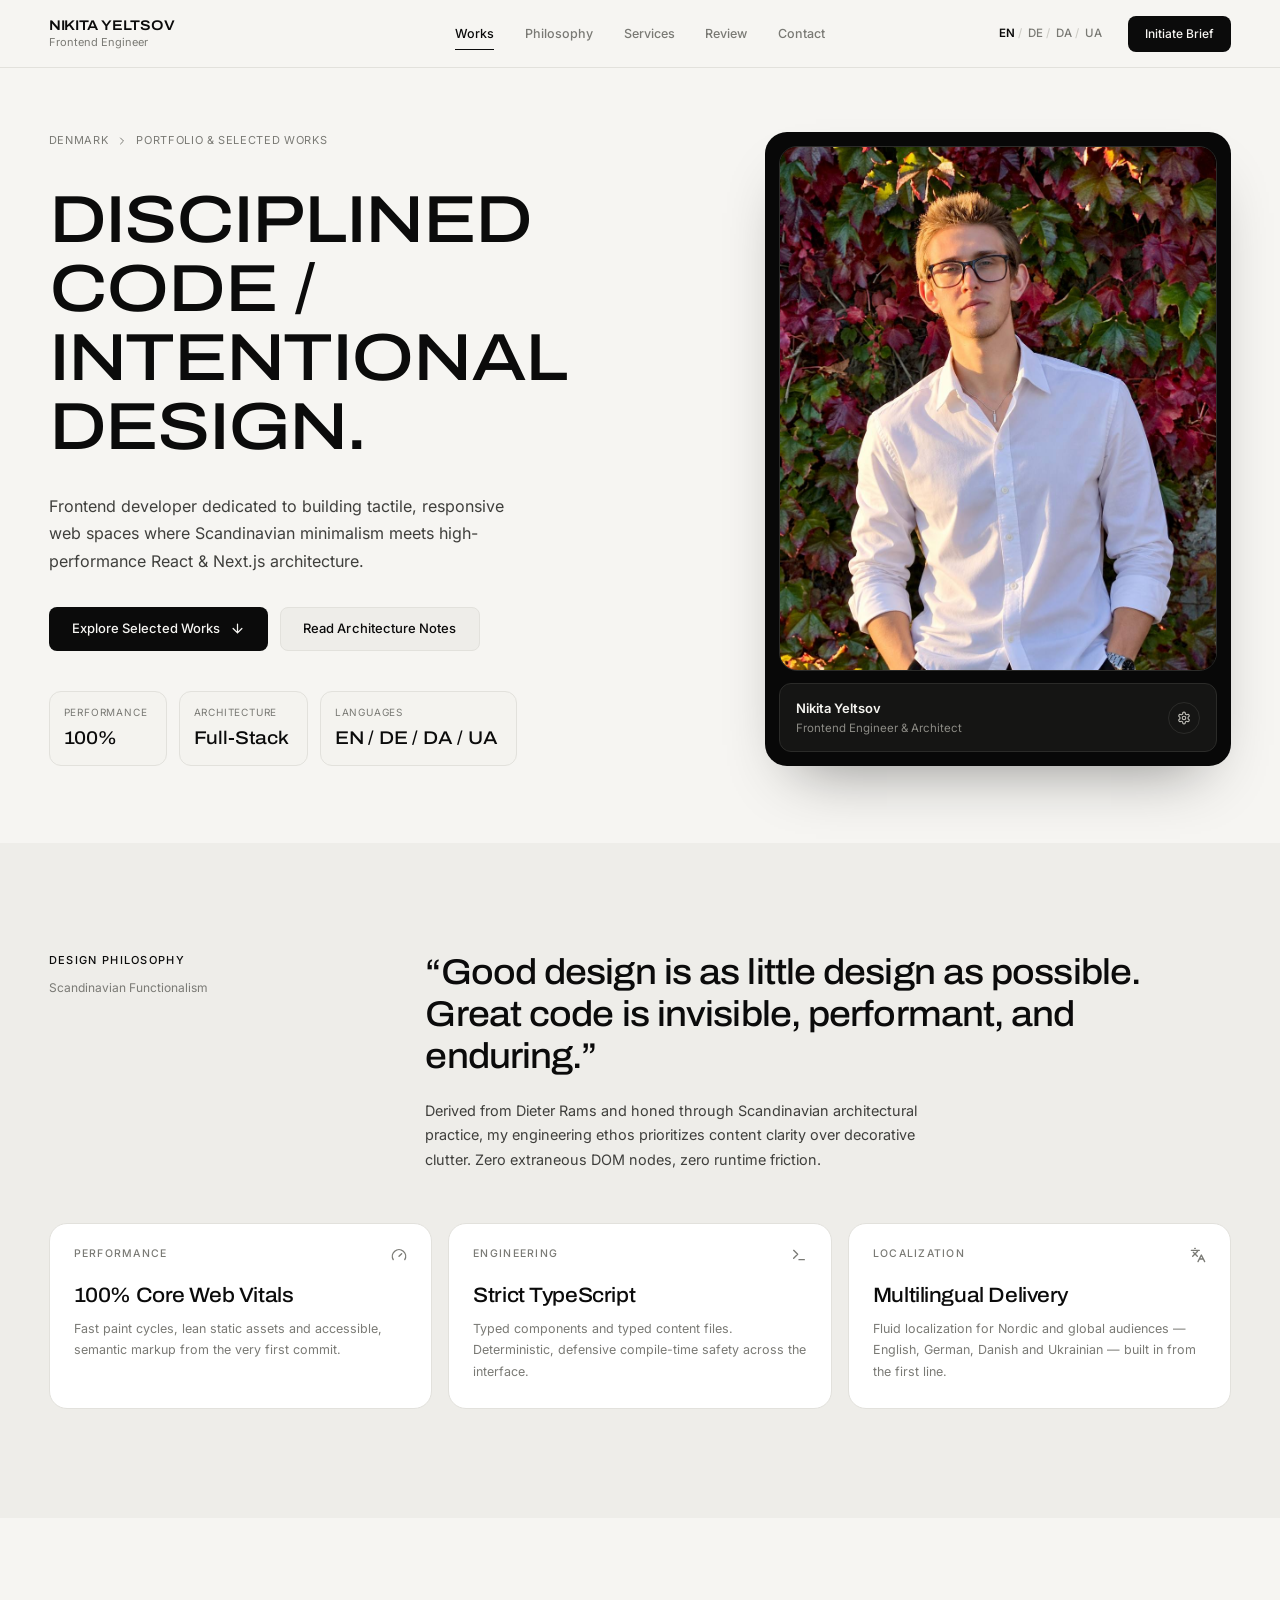
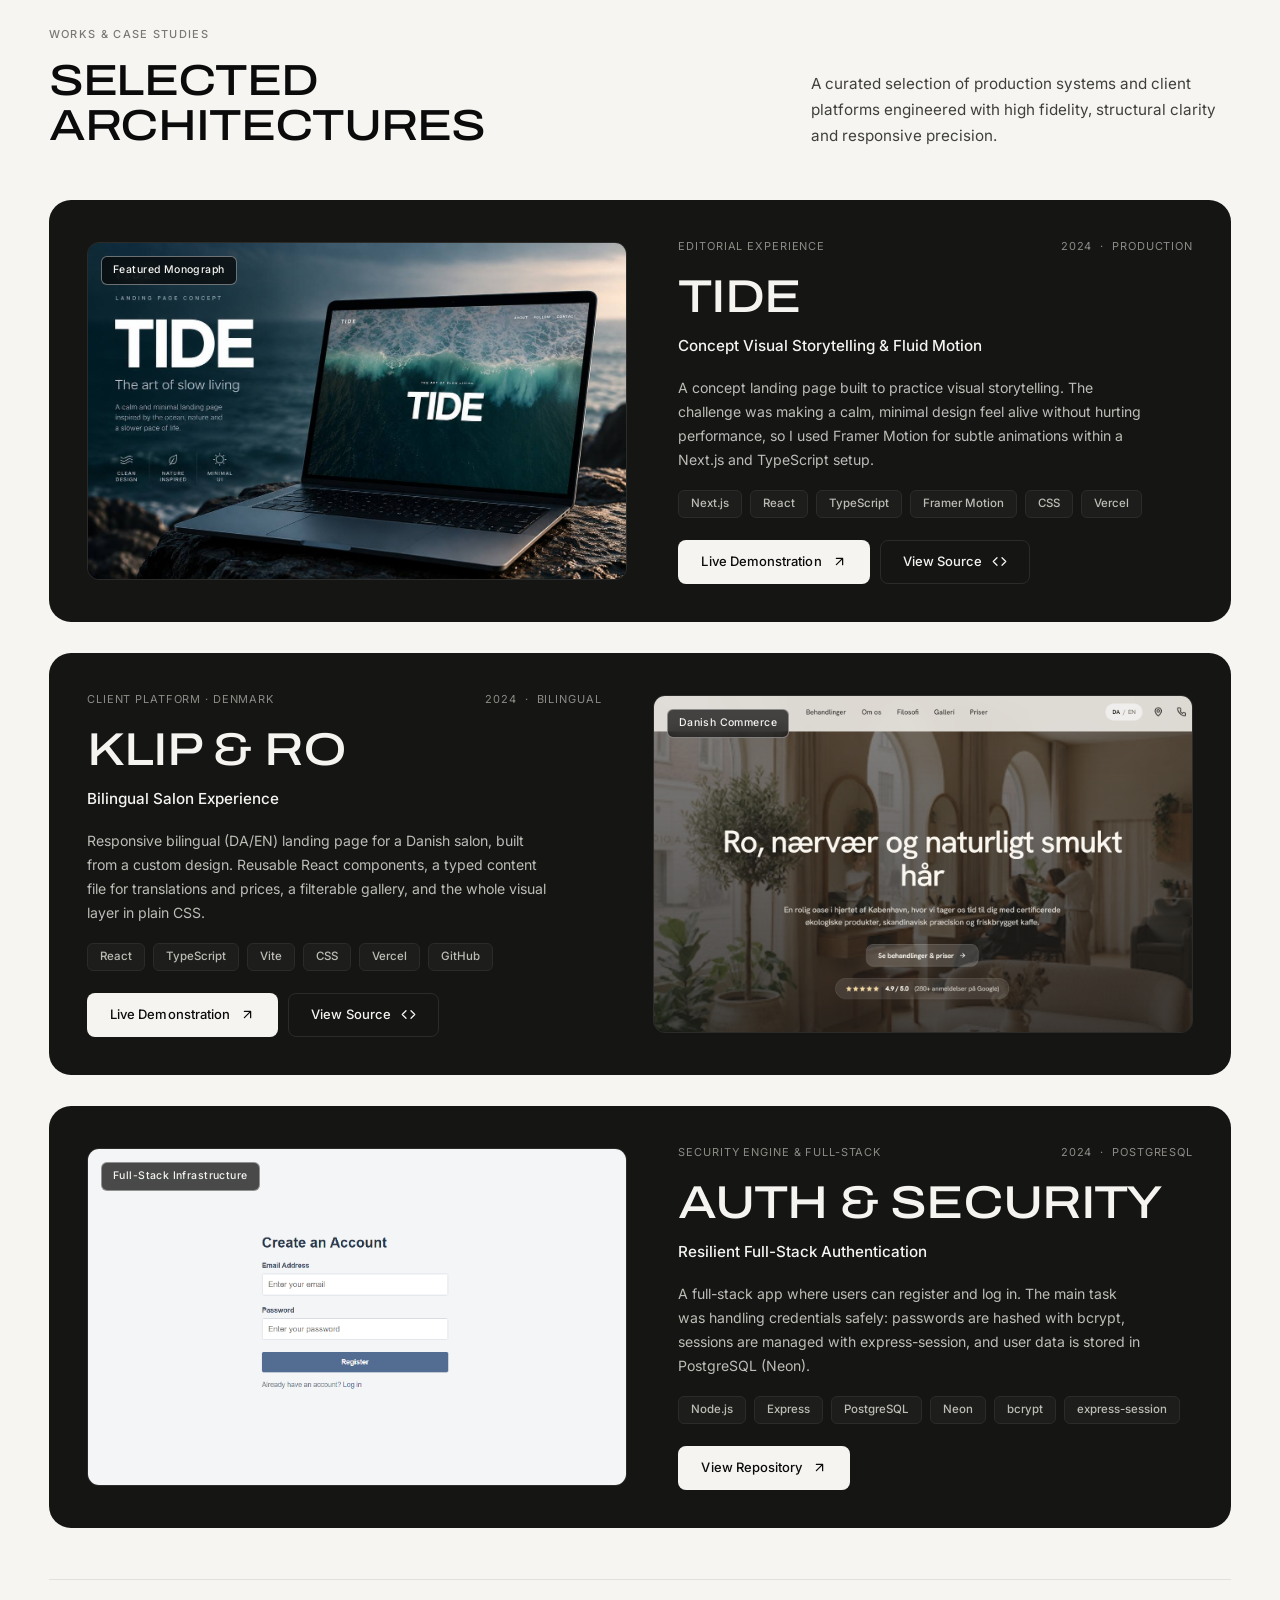
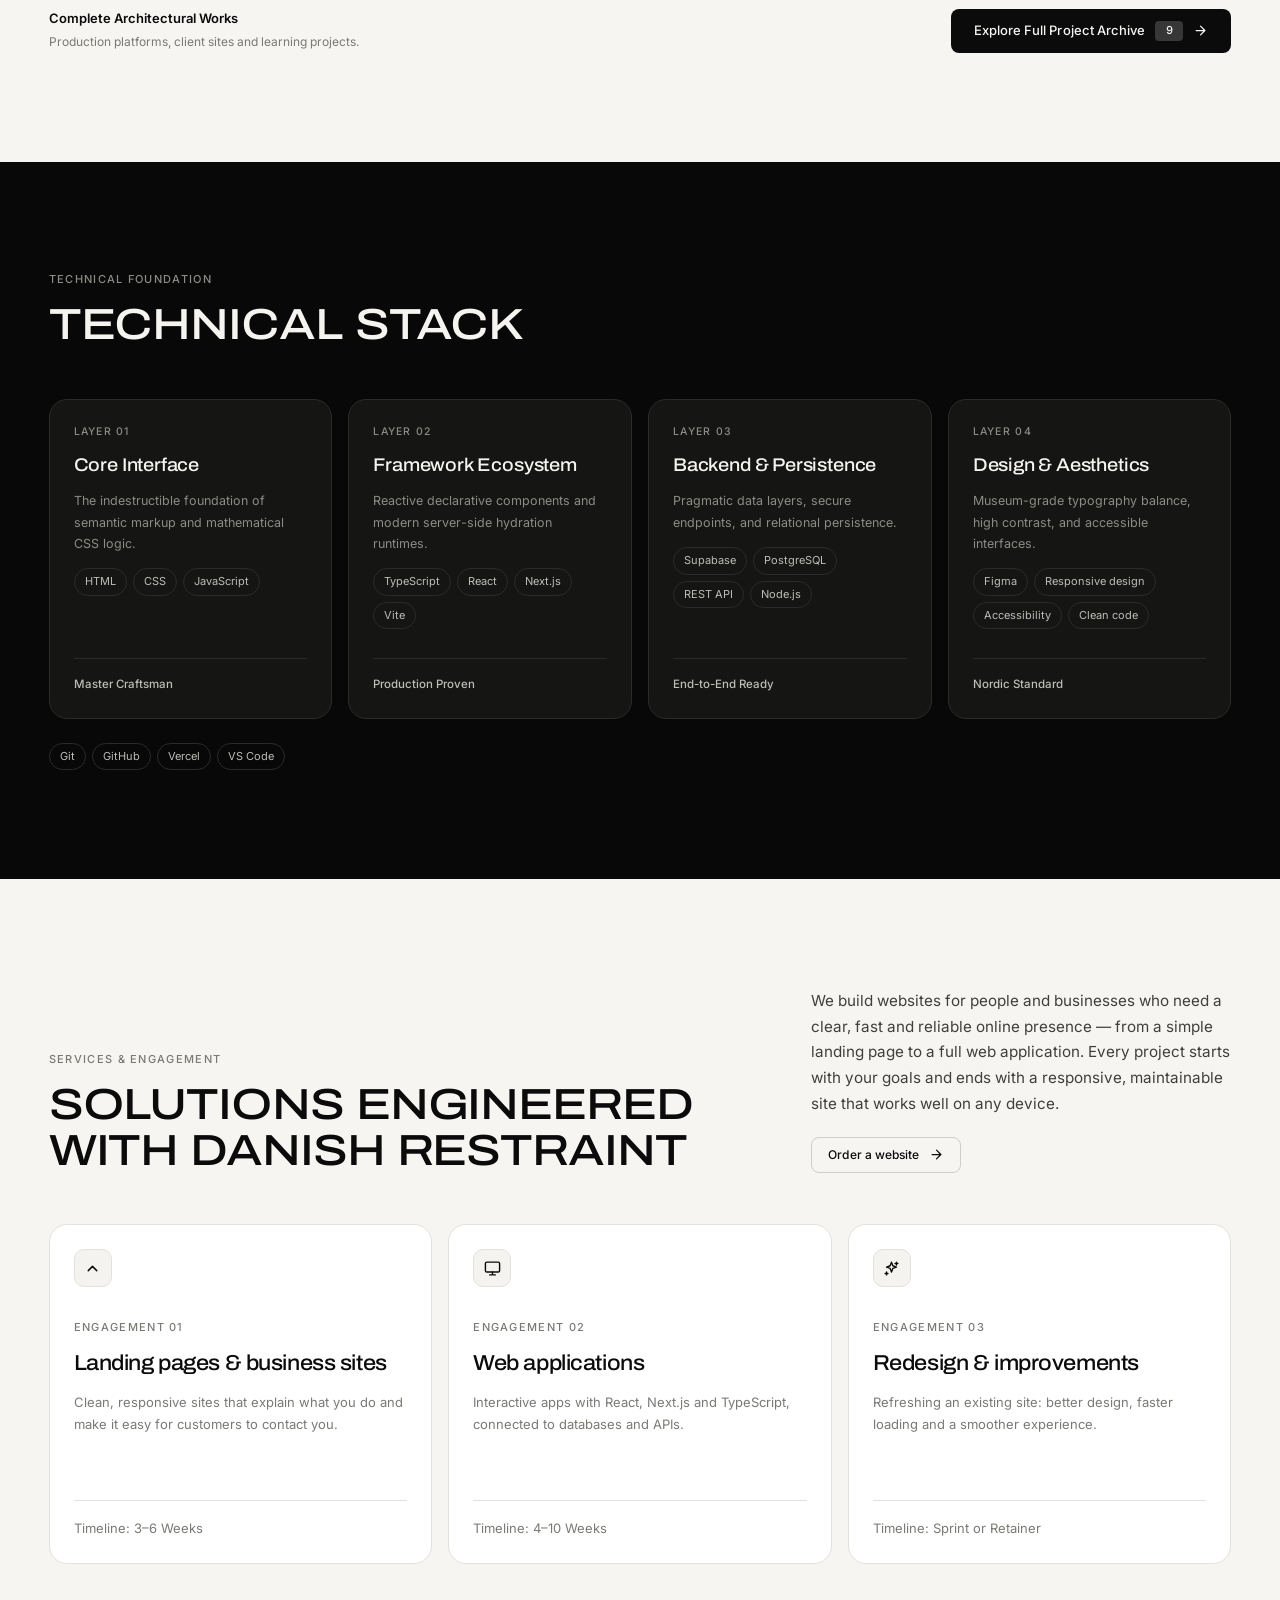
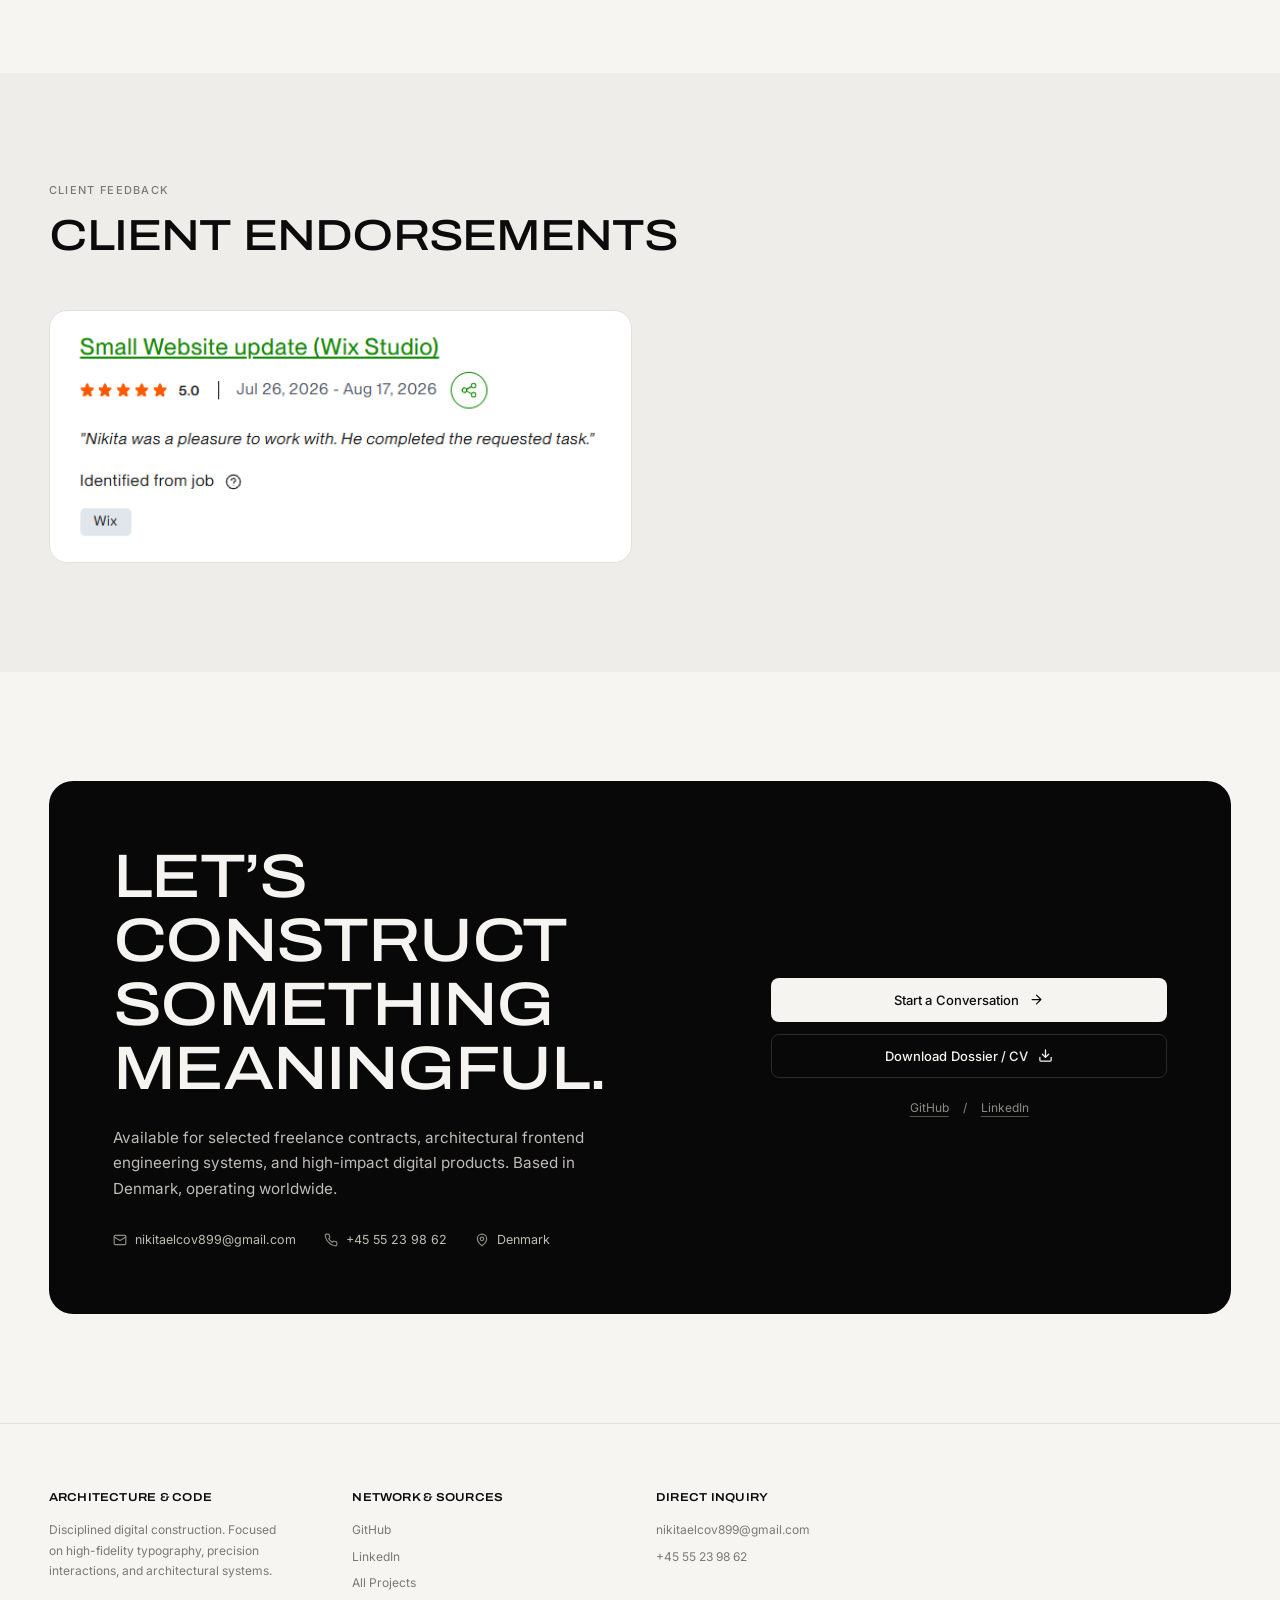
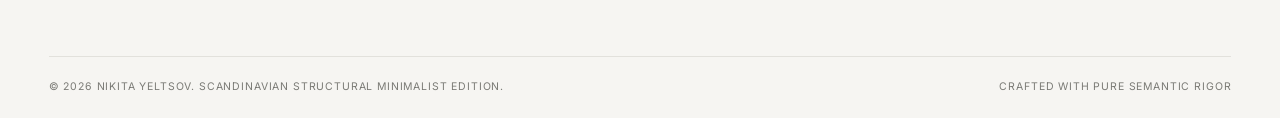
==== commit 4b17cf6d: "=" ====
--- a/index.html
+++ b/index.html
@@ -33,6 +33,7 @@
                 <a class="nav__link" href="#projects"><span>Works</span></a>
                 <a class="nav__link" href="#philosophy"><span>Philosophy</span></a>
                 <a class="nav__link" href="#services"><span>Services</span></a>
+                <a class="nav__link" href="#reviews">Review</a>
                 <a class="nav__link" href="#contact"><span>Contact</span></a>
             </nav>
             <div class="header__actions">
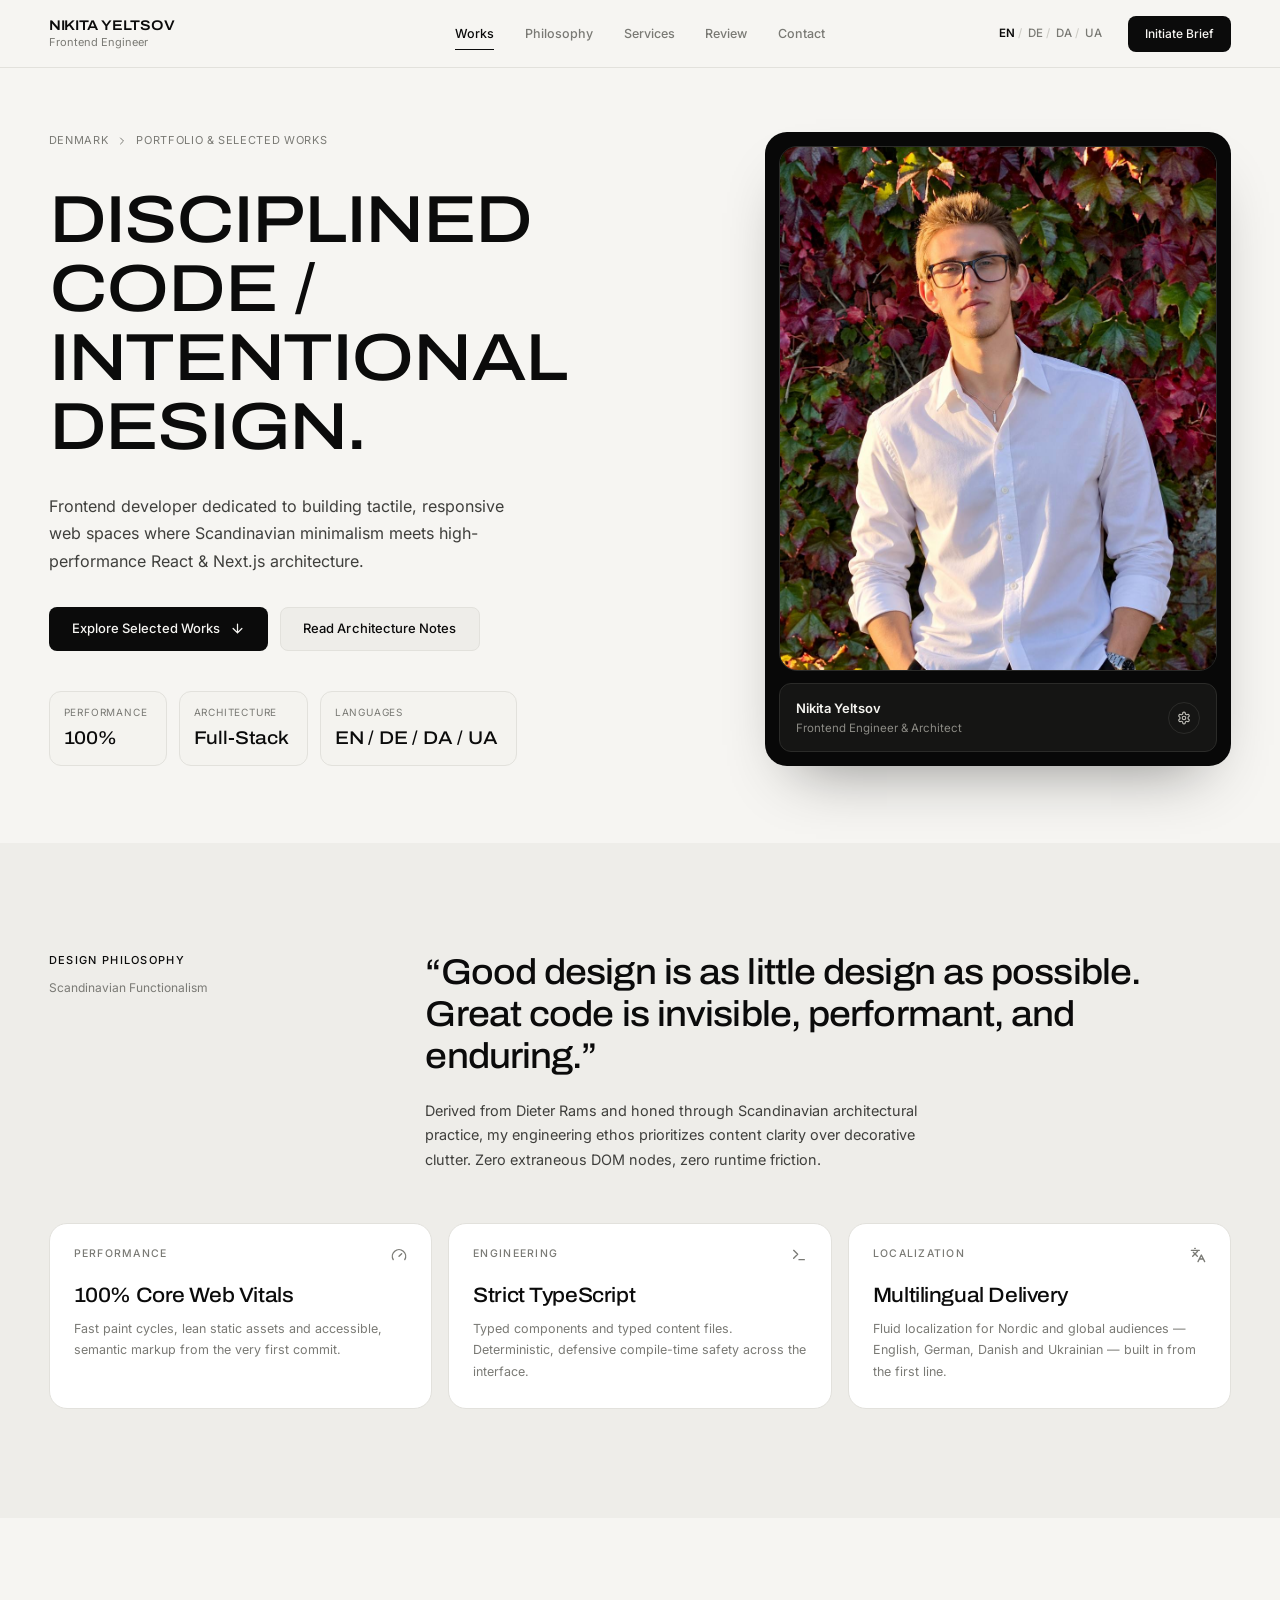
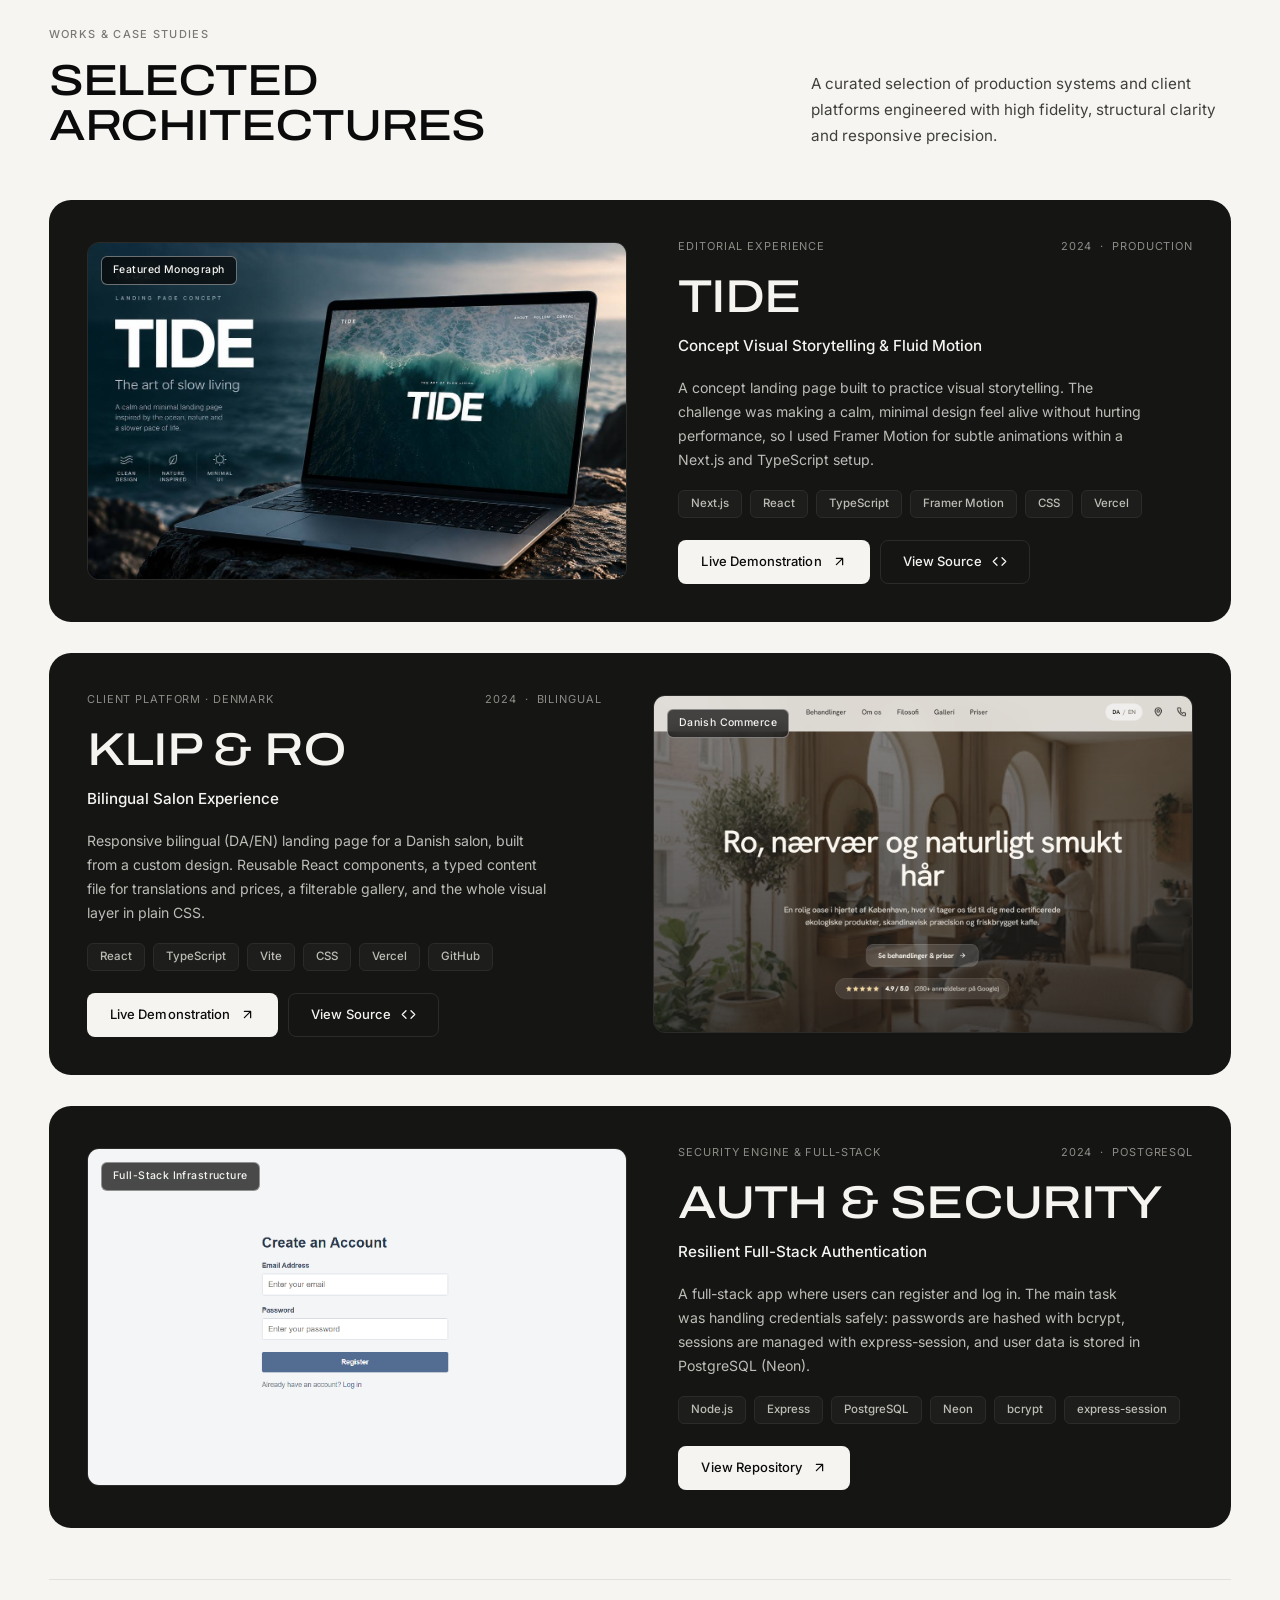
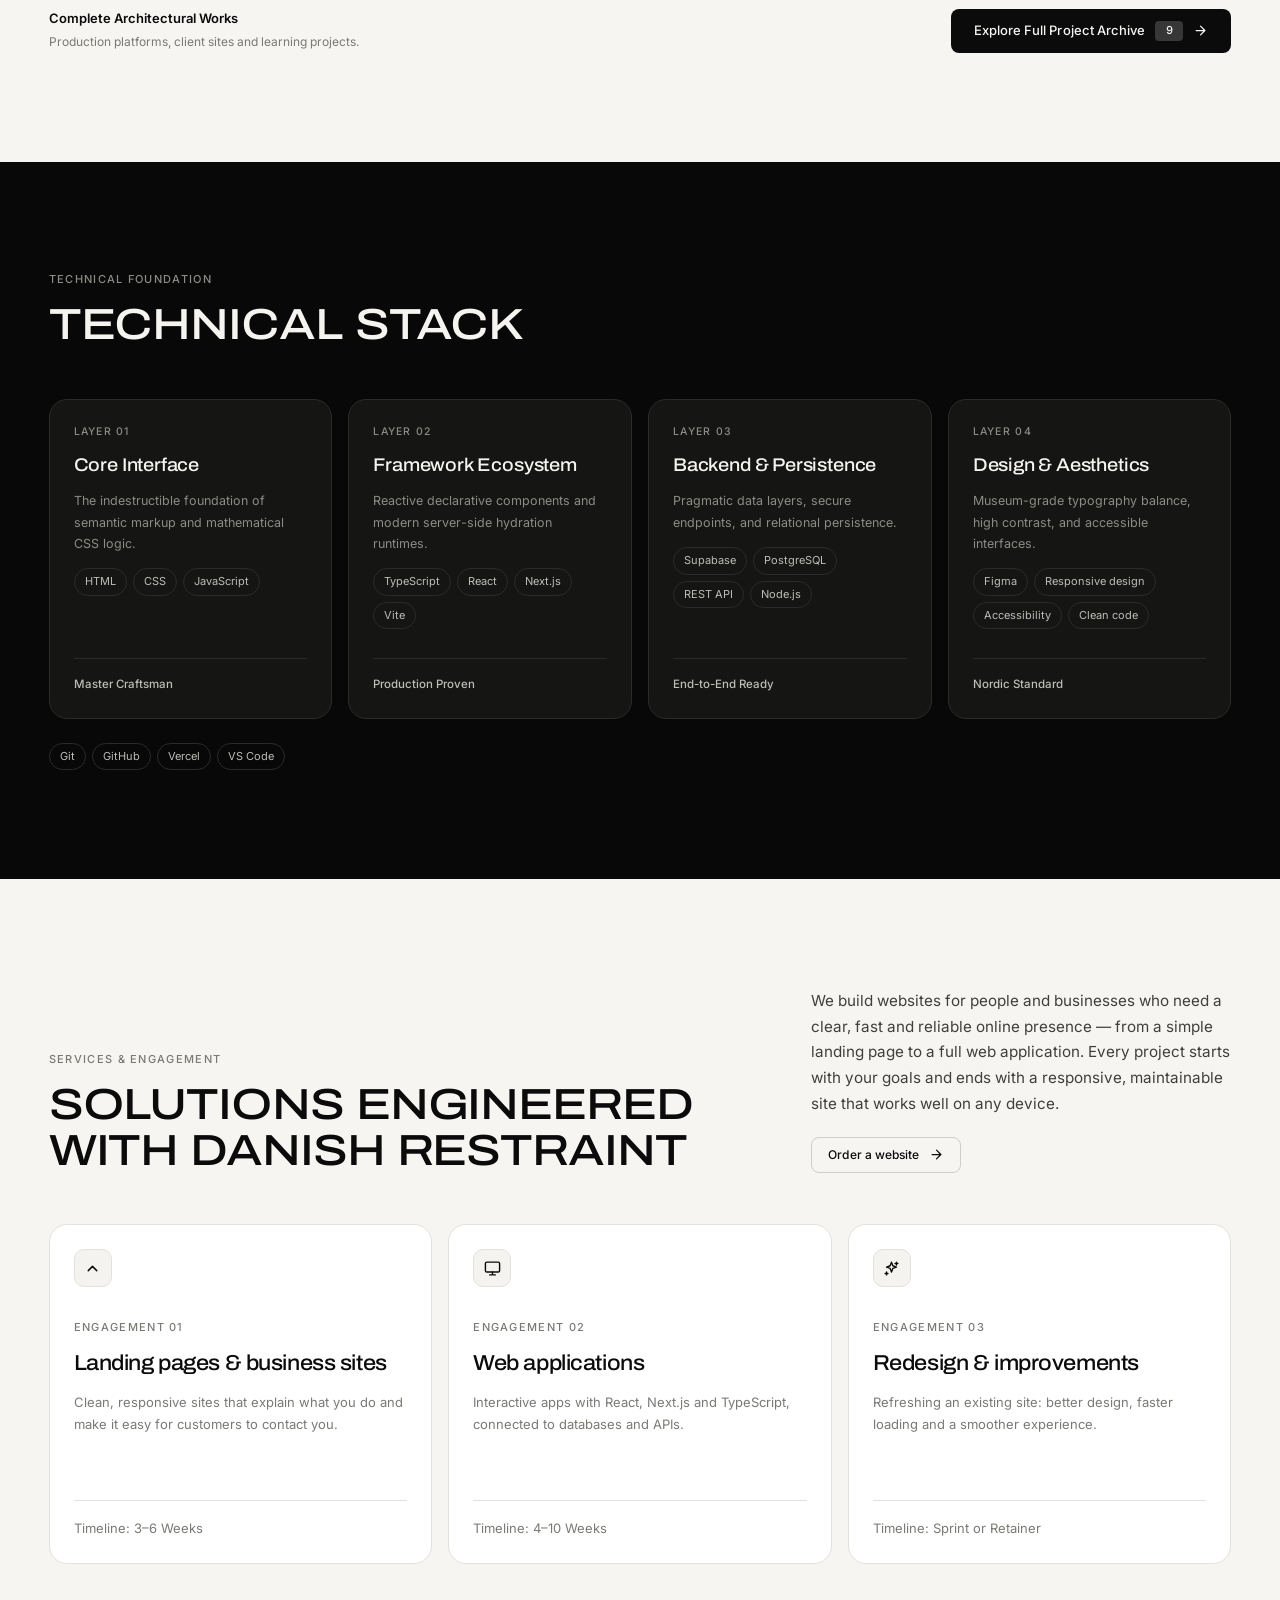
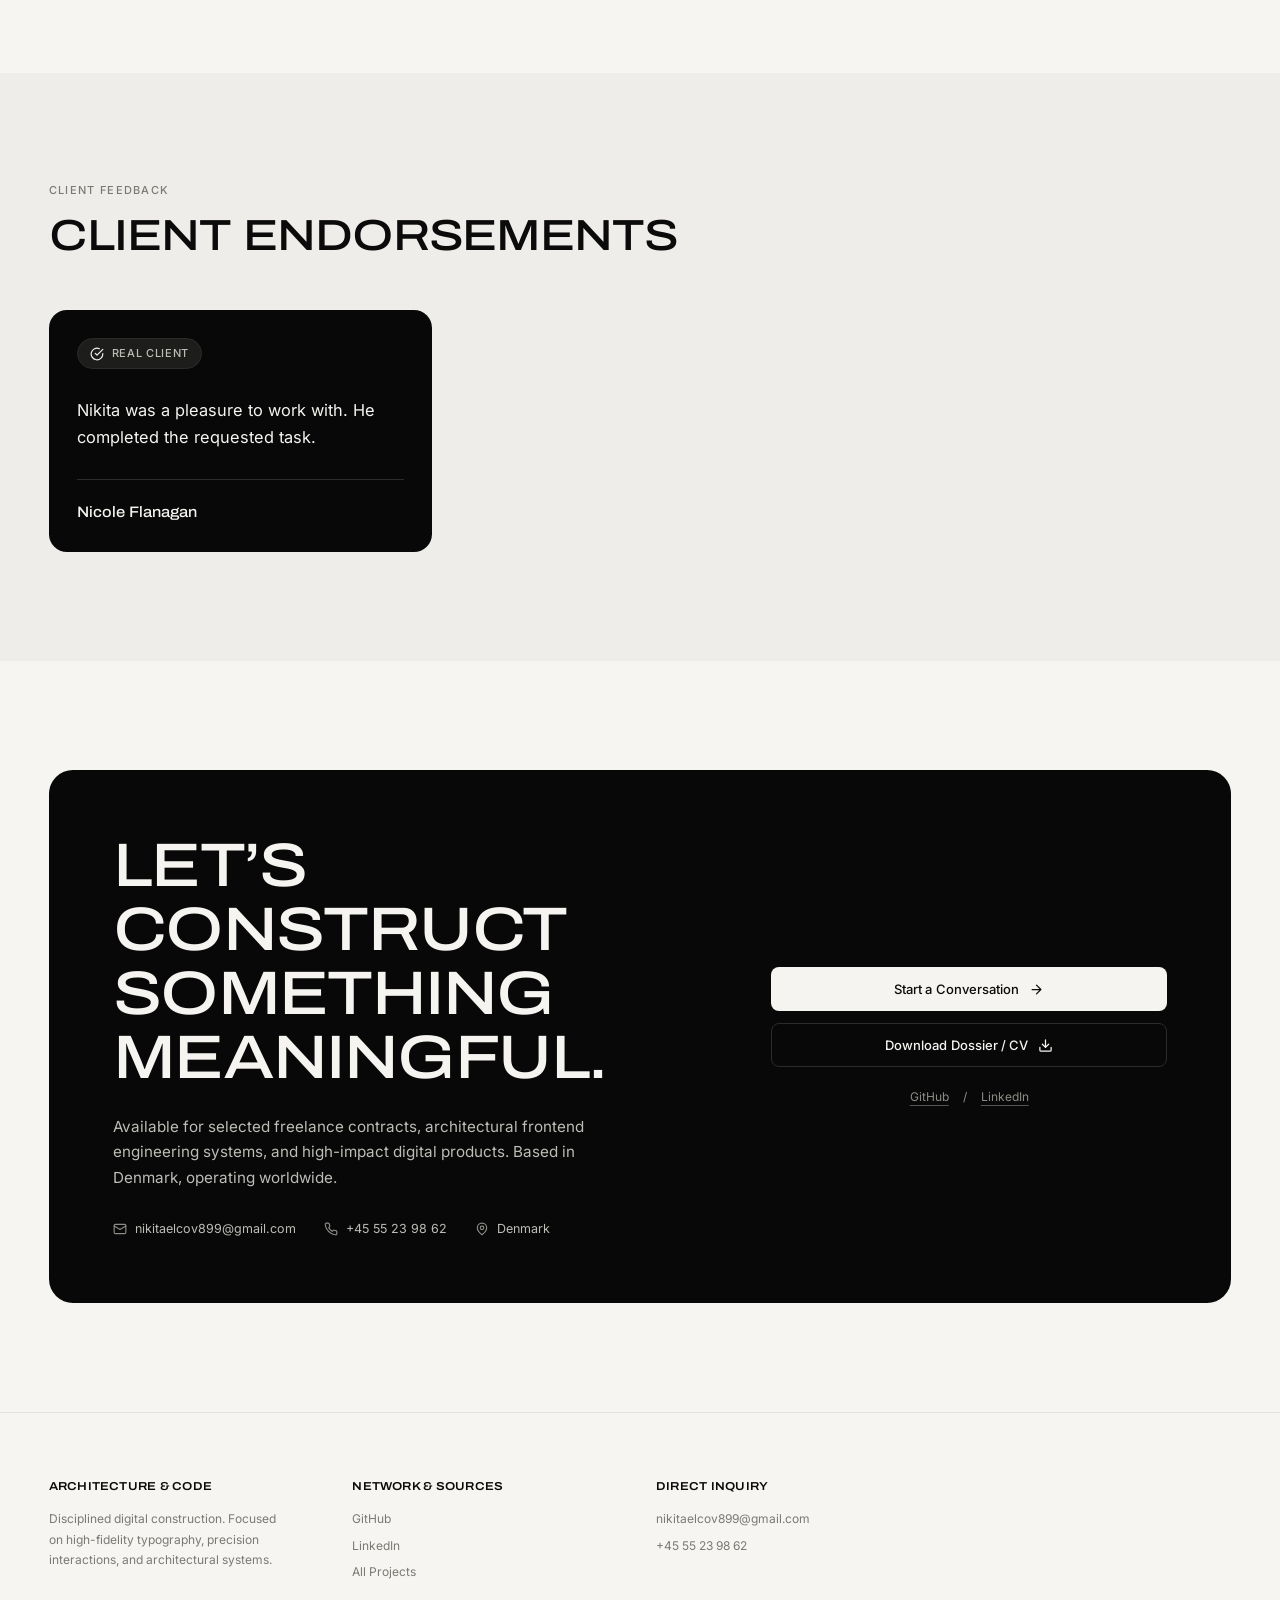
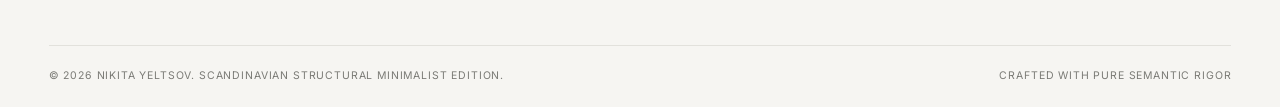
==== commit c3a0dca7: "style for rewievs" ====
--- a/index.html
+++ b/index.html
@@ -379,8 +379,12 @@
                         <h2>Client Endorsements</h2>
                     </div>
                 </header>
-                <ul class="review-shots">
-                    <li class="review-shot"><img src="img/reviews/image.png" alt="Client review" loading="lazy"></li>
+                <ul class="testimonials">
+                    <li class="testimonial">
+                        <p class="testimonial__badge"><span class="icon icon--check-circle" aria-hidden="true"></span><span>Real client</span></p>
+                        <p class="testimonial__text">Nikita was a pleasure to work with. He completed the requested task.</p>
+                        <p class="testimonial__name">Nicole Flanagan</p>
+                    </li>
                 </ul>
             </div>
         </section>
--- a/css/reviews.css
+++ b/css/reviews.css
@@ -430,34 +430,59 @@
     min-width: 0;
 }
 
-.review-shots {
-    display: grid;
-    grid-template-columns: repeat(2, minmax(0, 1fr));
+/* ---------- Testimonials ---------- */
+.testimonials {
+    display: grid;
+    grid-template-columns: repeat(auto-fill, minmax(min(100%, 320px), 1fr));
     gap: 16px;
-    align-items: start;
-}
-
-.review-shots:empty {
-    display: none;
-}
-
-.review-shot {
-    padding: 10px;
-    border: 1px solid var(--line);
+}
+
+.testimonial {
+    display: flex;
+    flex-direction: column;
+    gap: 28px;
+    padding: 28px;
     border-radius: var(--radius-lg);
-    background: var(--surface);
-    overflow: hidden;
-}
-
-.review-shot img {
-    width: 100%;
-    height: auto;
-    border-radius: var(--radius);
-}
-
-@media (max-width: 560px) {
-    .review-shots {
-        grid-template-columns: 1fr;
-    }
-}
-
+    background: var(--dark);
+    color: var(--on-dark);
+}
+
+.testimonial__badge {
+    display: inline-flex;
+    align-items: center;
+    gap: 8px;
+    align-self: flex-start;
+    padding: 6px 12px;
+    border: 1px solid var(--dark-line);
+    border-radius: 999px;
+    background: var(--dark-3);
+    font-size: 11px;
+    font-weight: 500;
+    letter-spacing: .06em;
+    text-transform: uppercase;
+    color: var(--on-dark-2);
+}
+
+.testimonial__badge .icon {
+    font-size: 14px;
+    color: var(--on-dark);
+}
+
+.testimonial__text {
+    font-size: 1.02rem;
+    line-height: 1.65;
+    color: var(--on-dark);
+    overflow-wrap: anywhere;
+}
+
+.testimonial__name {
+    margin-top: auto;
+    padding-top: 20px;
+    border-top: 1px solid var(--dark-line);
+    font-family: var(--font-display);
+    font-stretch: 108%;
+    font-size: .95rem;
+    font-weight: 500;
+    color: var(--on-dark);
+}
+
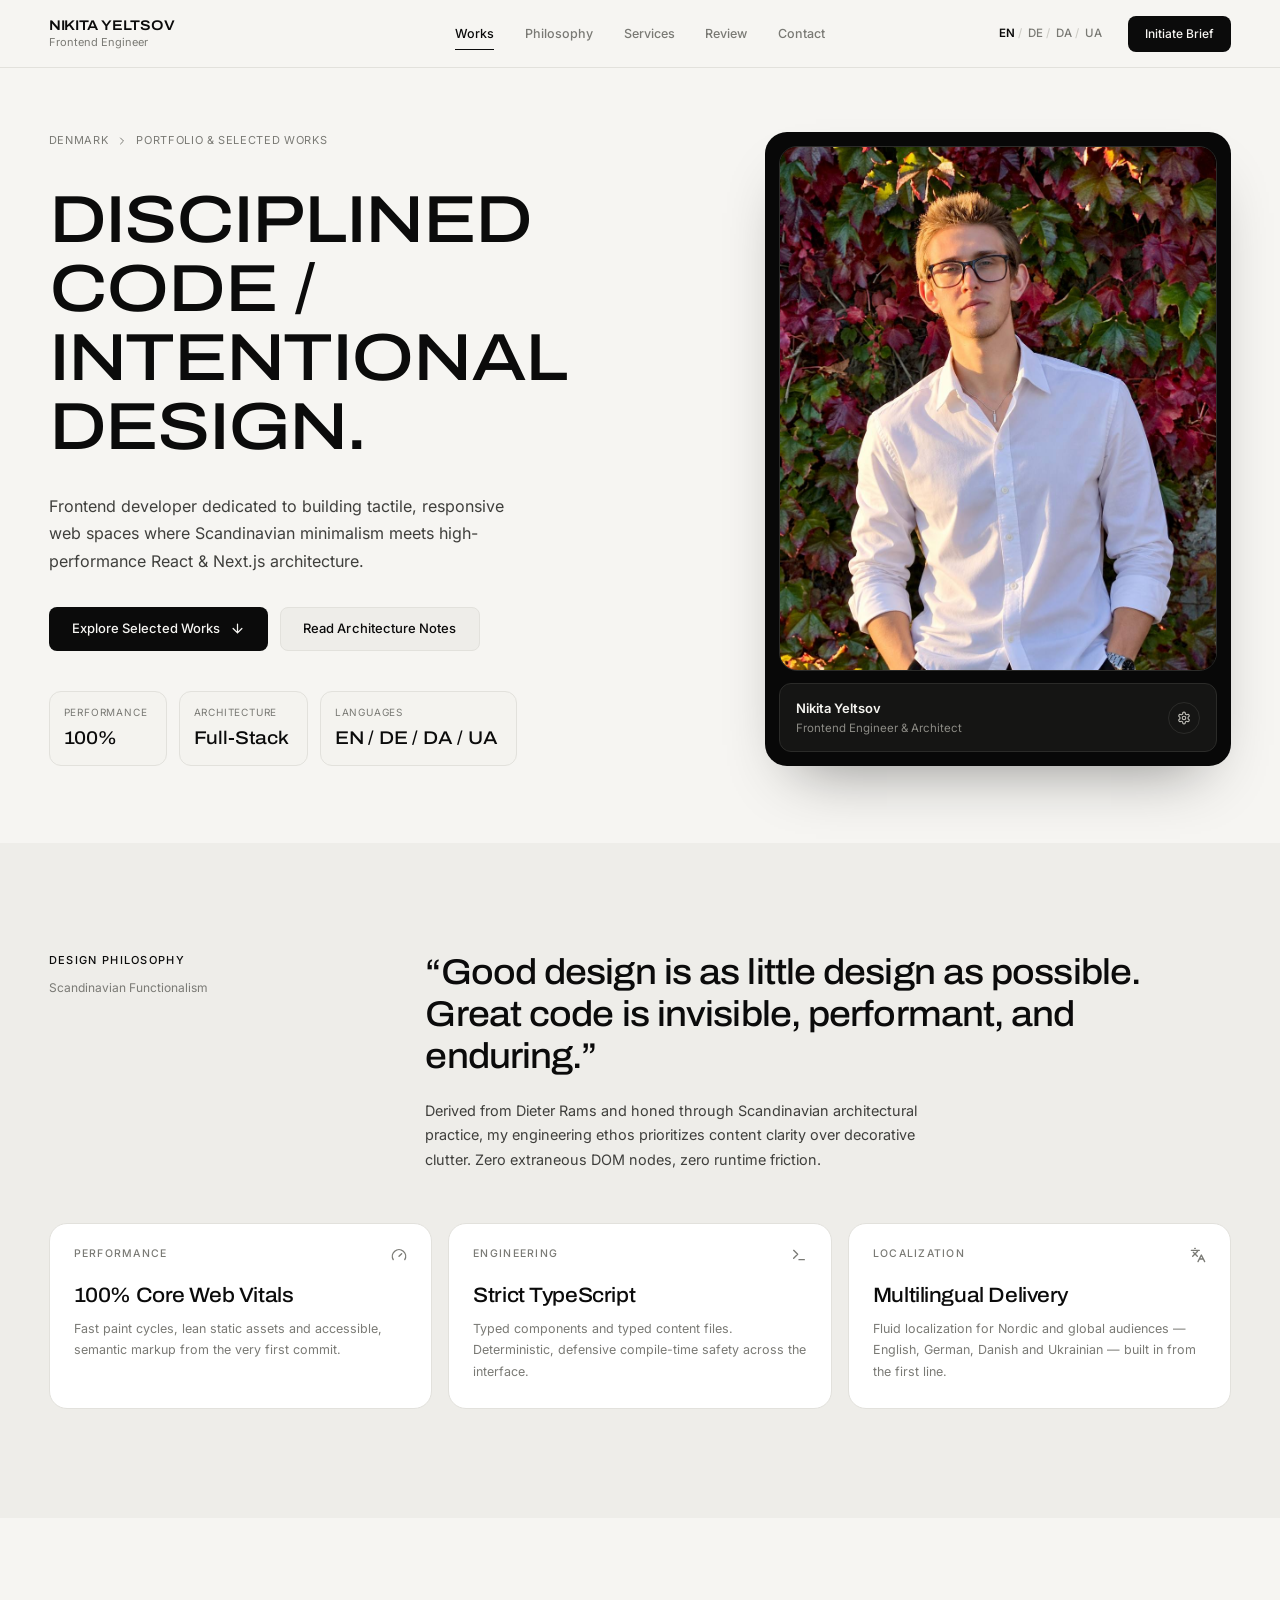
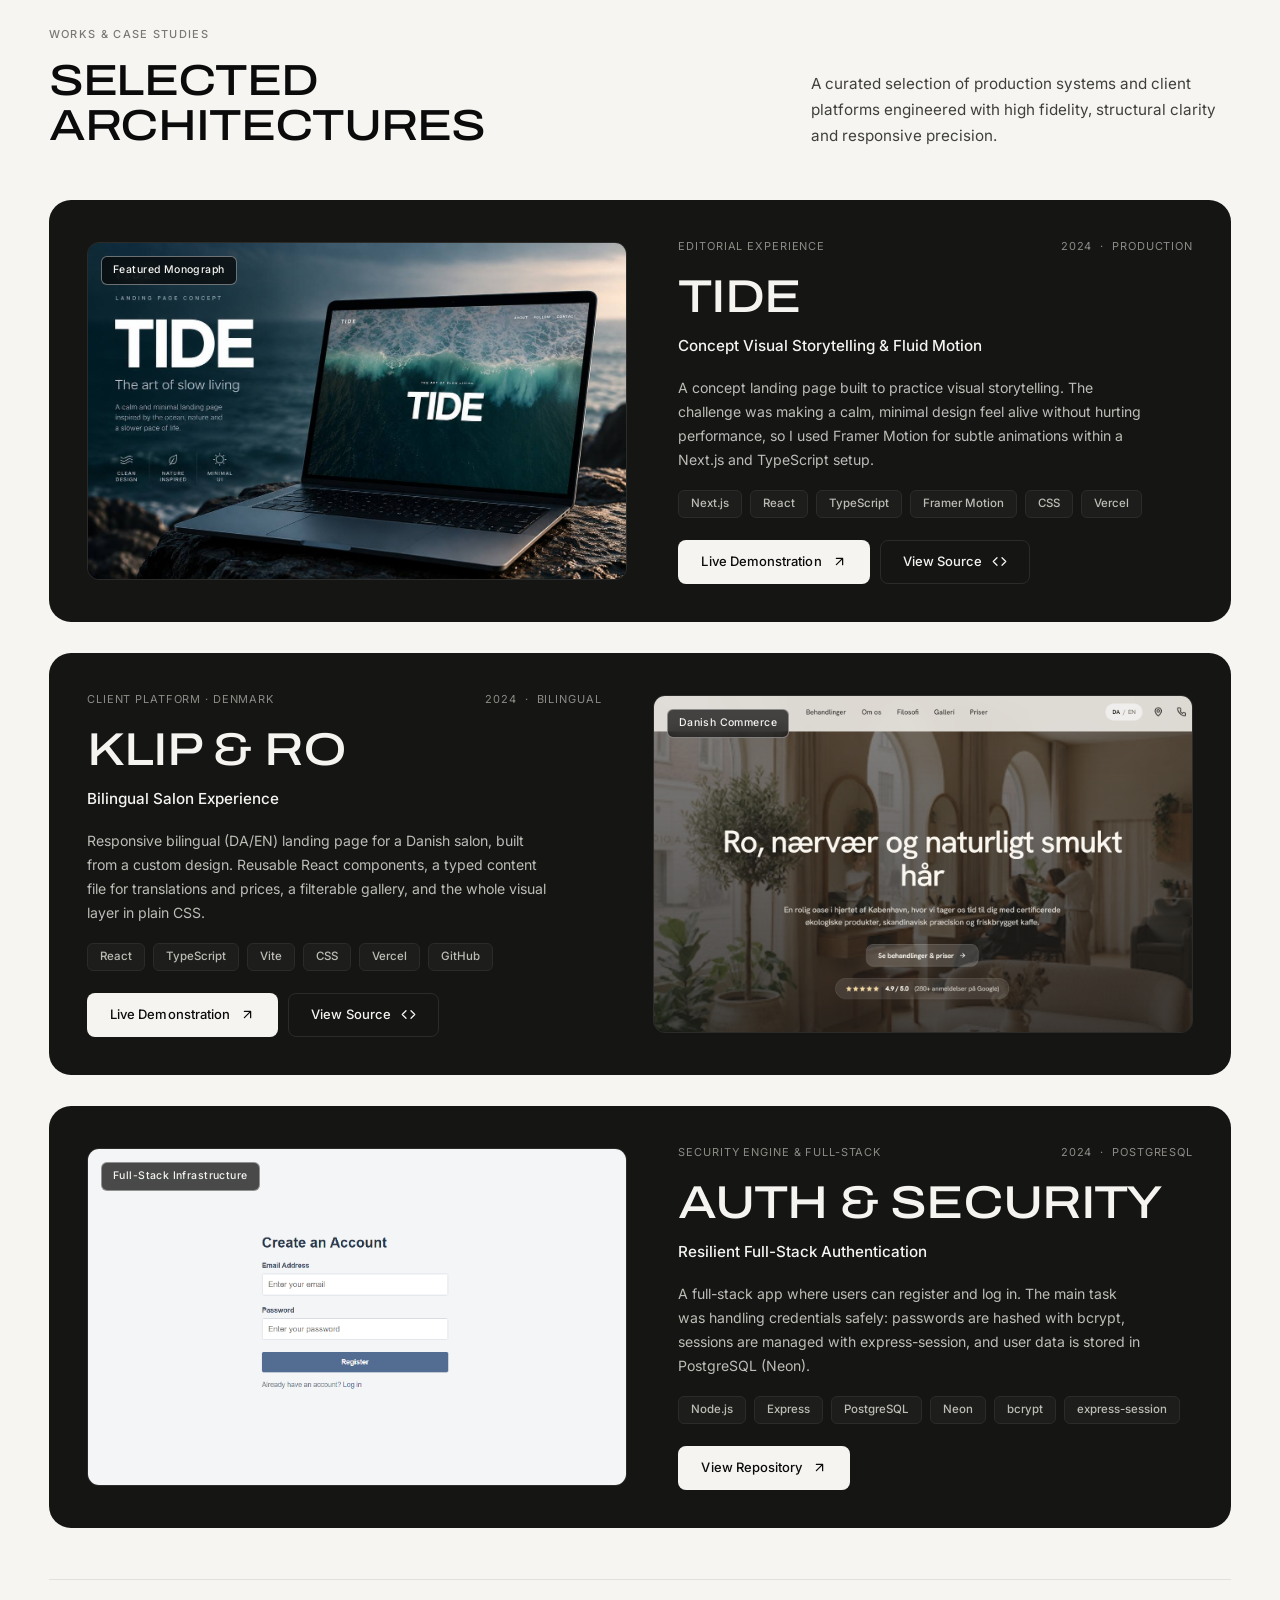
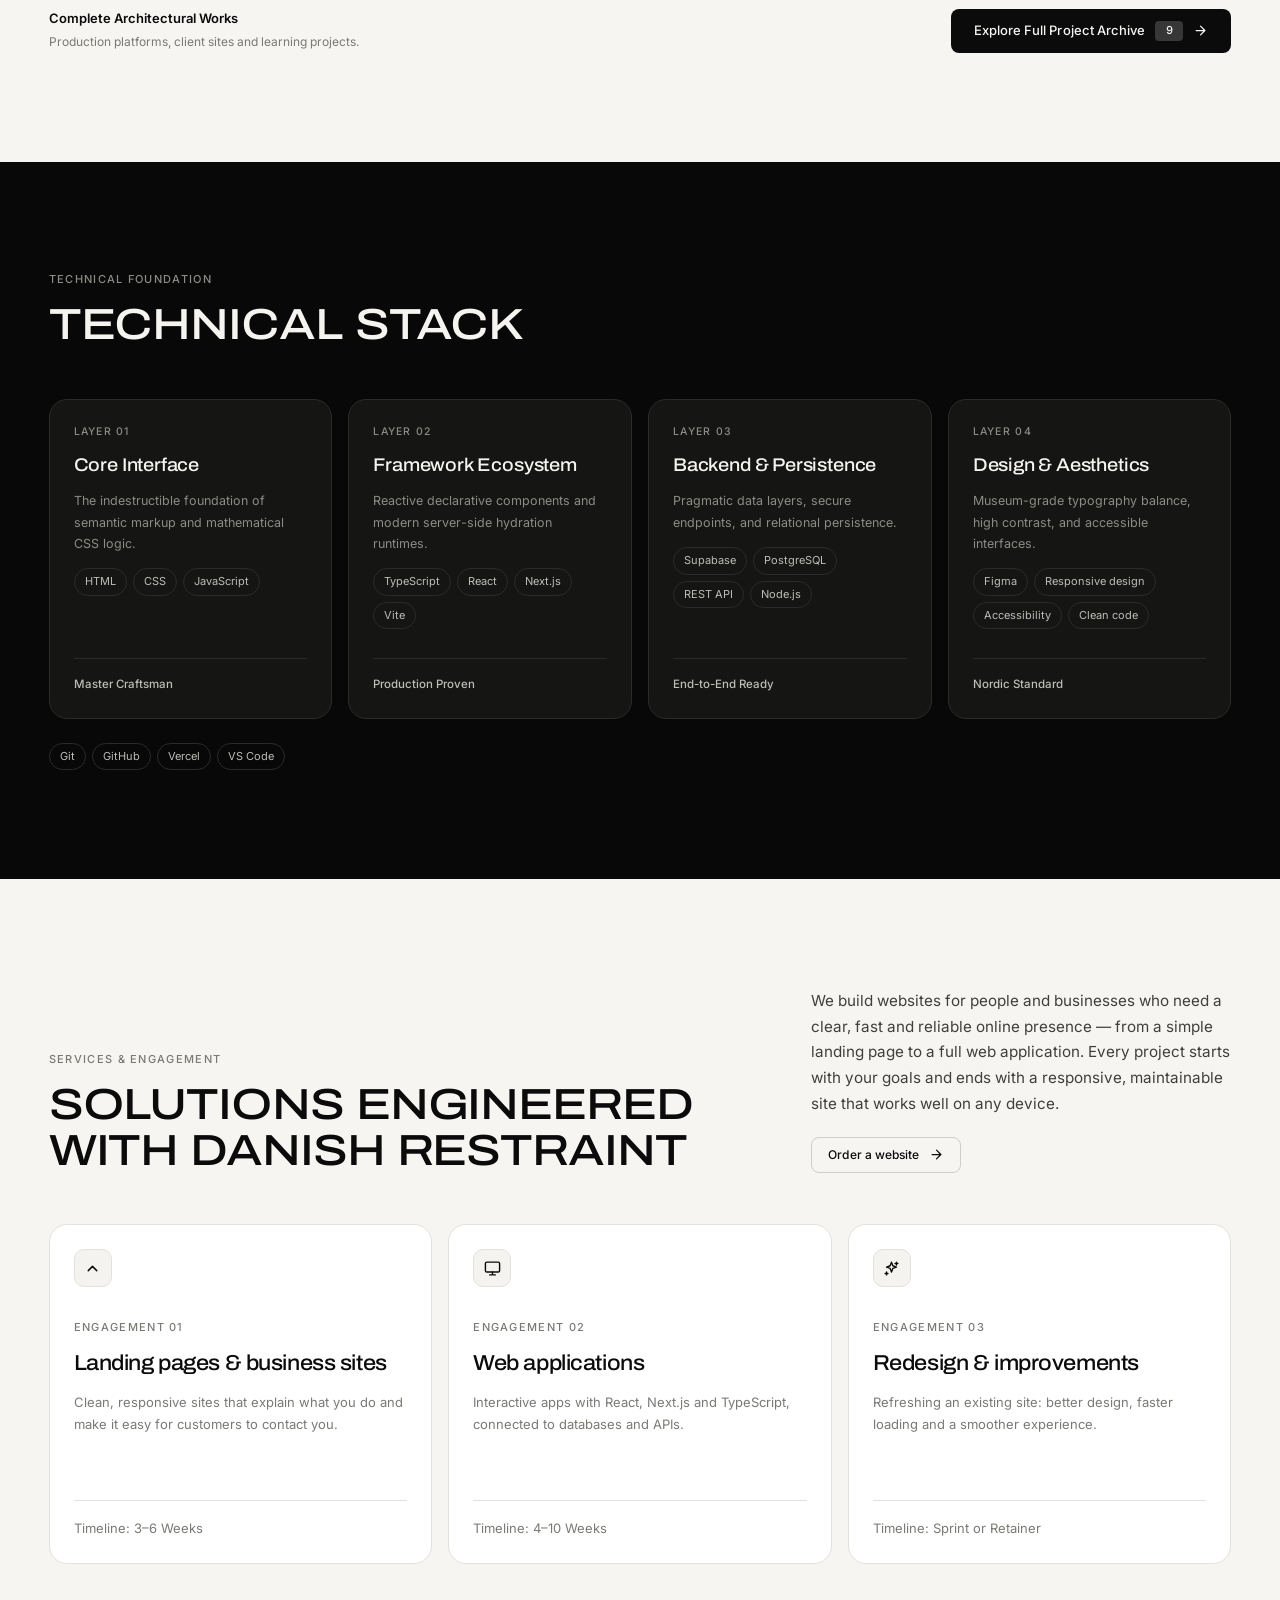
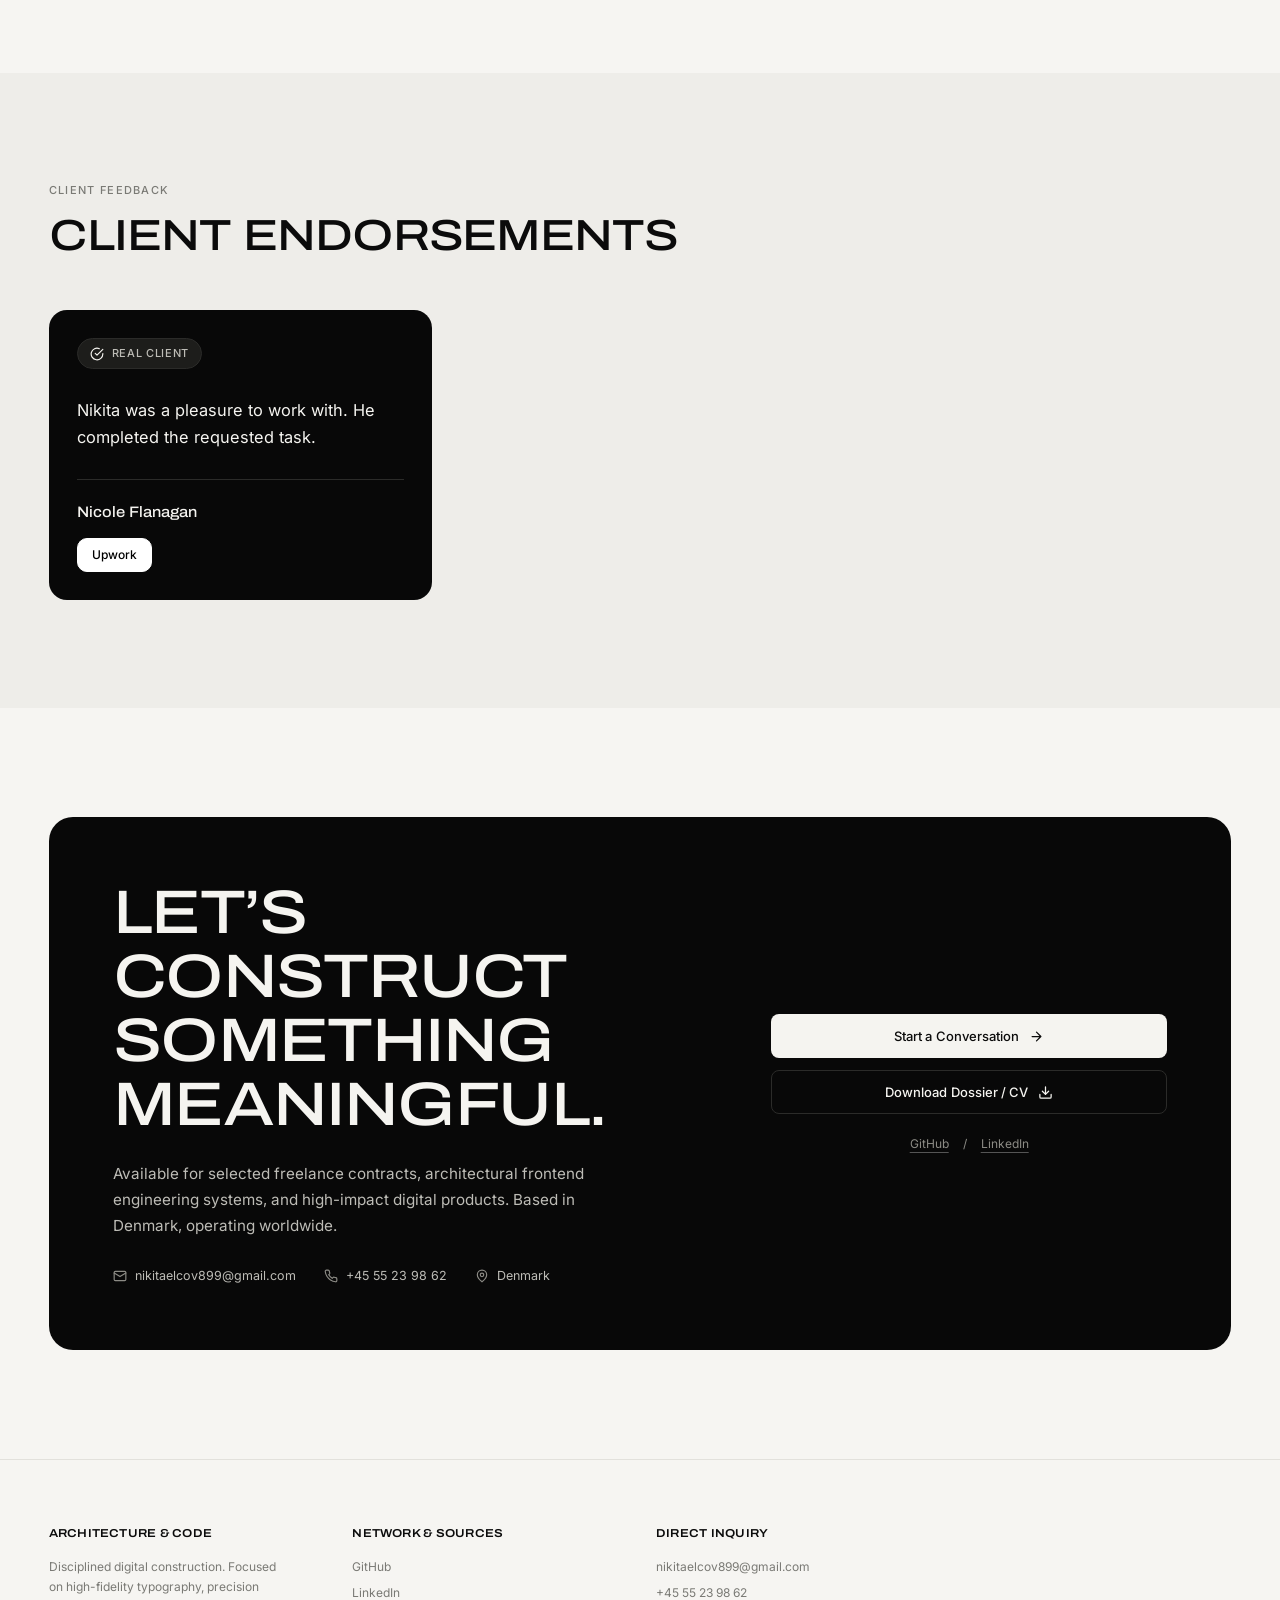
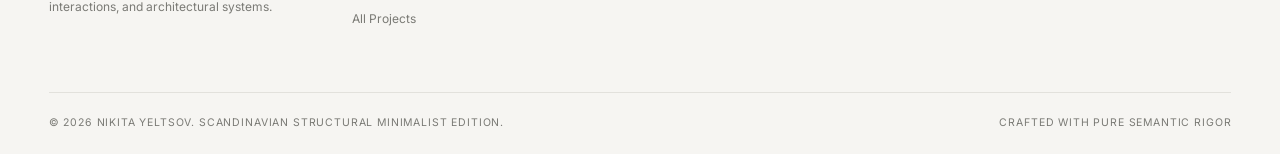
==== commit cecb4671: "Style" ====
--- a/index.html
+++ b/index.html
@@ -384,6 +384,7 @@
                         <p class="testimonial__badge"><span class="icon icon--check-circle" aria-hidden="true"></span><span>Real client</span></p>
                         <p class="testimonial__text">Nikita was a pleasure to work with. He completed the requested task.</p>
                         <p class="testimonial__name">Nicole Flanagan</p>
+                        <p class="testimonial__source">Upwork</p>
                     </li>
                 </ul>
             </div>
--- a/css/reviews.css
+++ b/css/reviews.css
@@ -486,3 +486,15 @@
     color: var(--on-dark);
 }
 
+.testimonial__source {
+    align-self: flex-start;
+    margin-top: -14px;
+    padding: 6px 14px;
+    border: 1px solid #ffffff;
+    border-radius: 10px;
+    background: #ffffff;
+    font-size: 12px;
+    font-weight: 500;
+    color: #000000;
+}
+
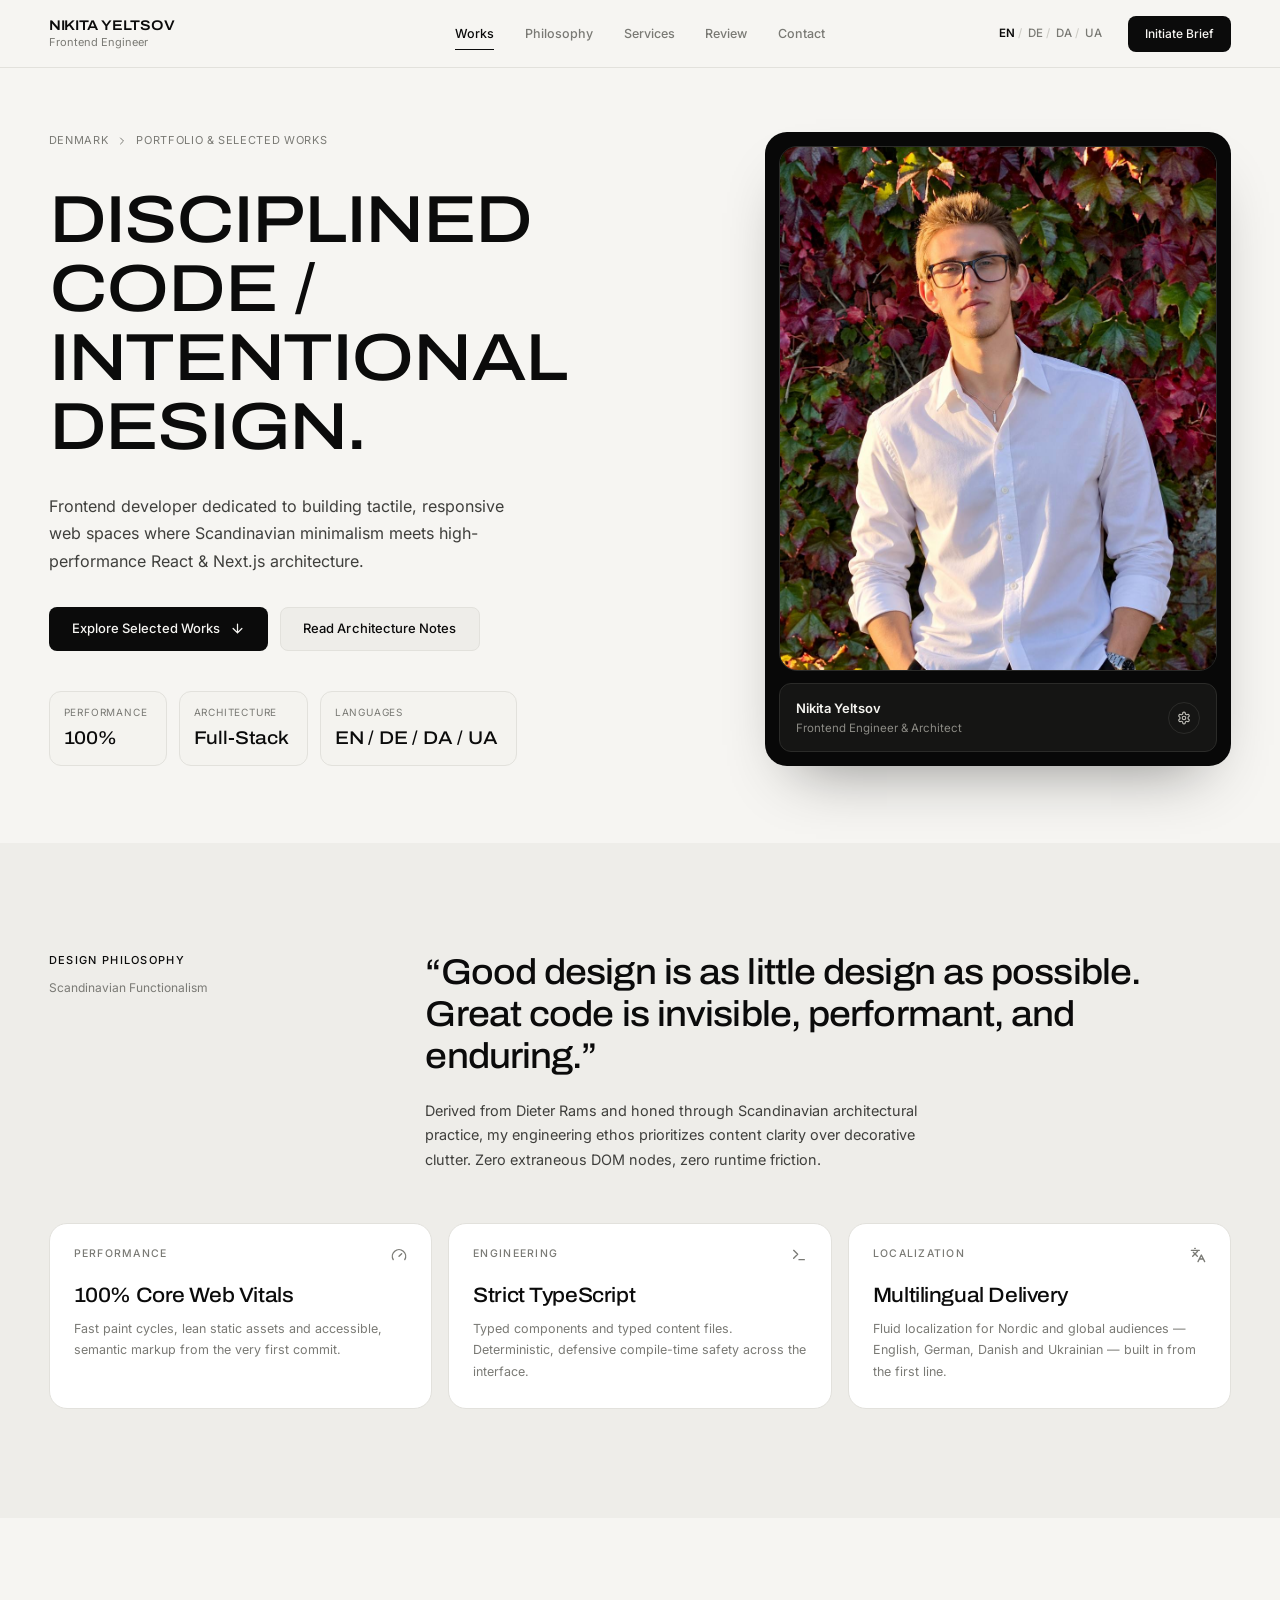
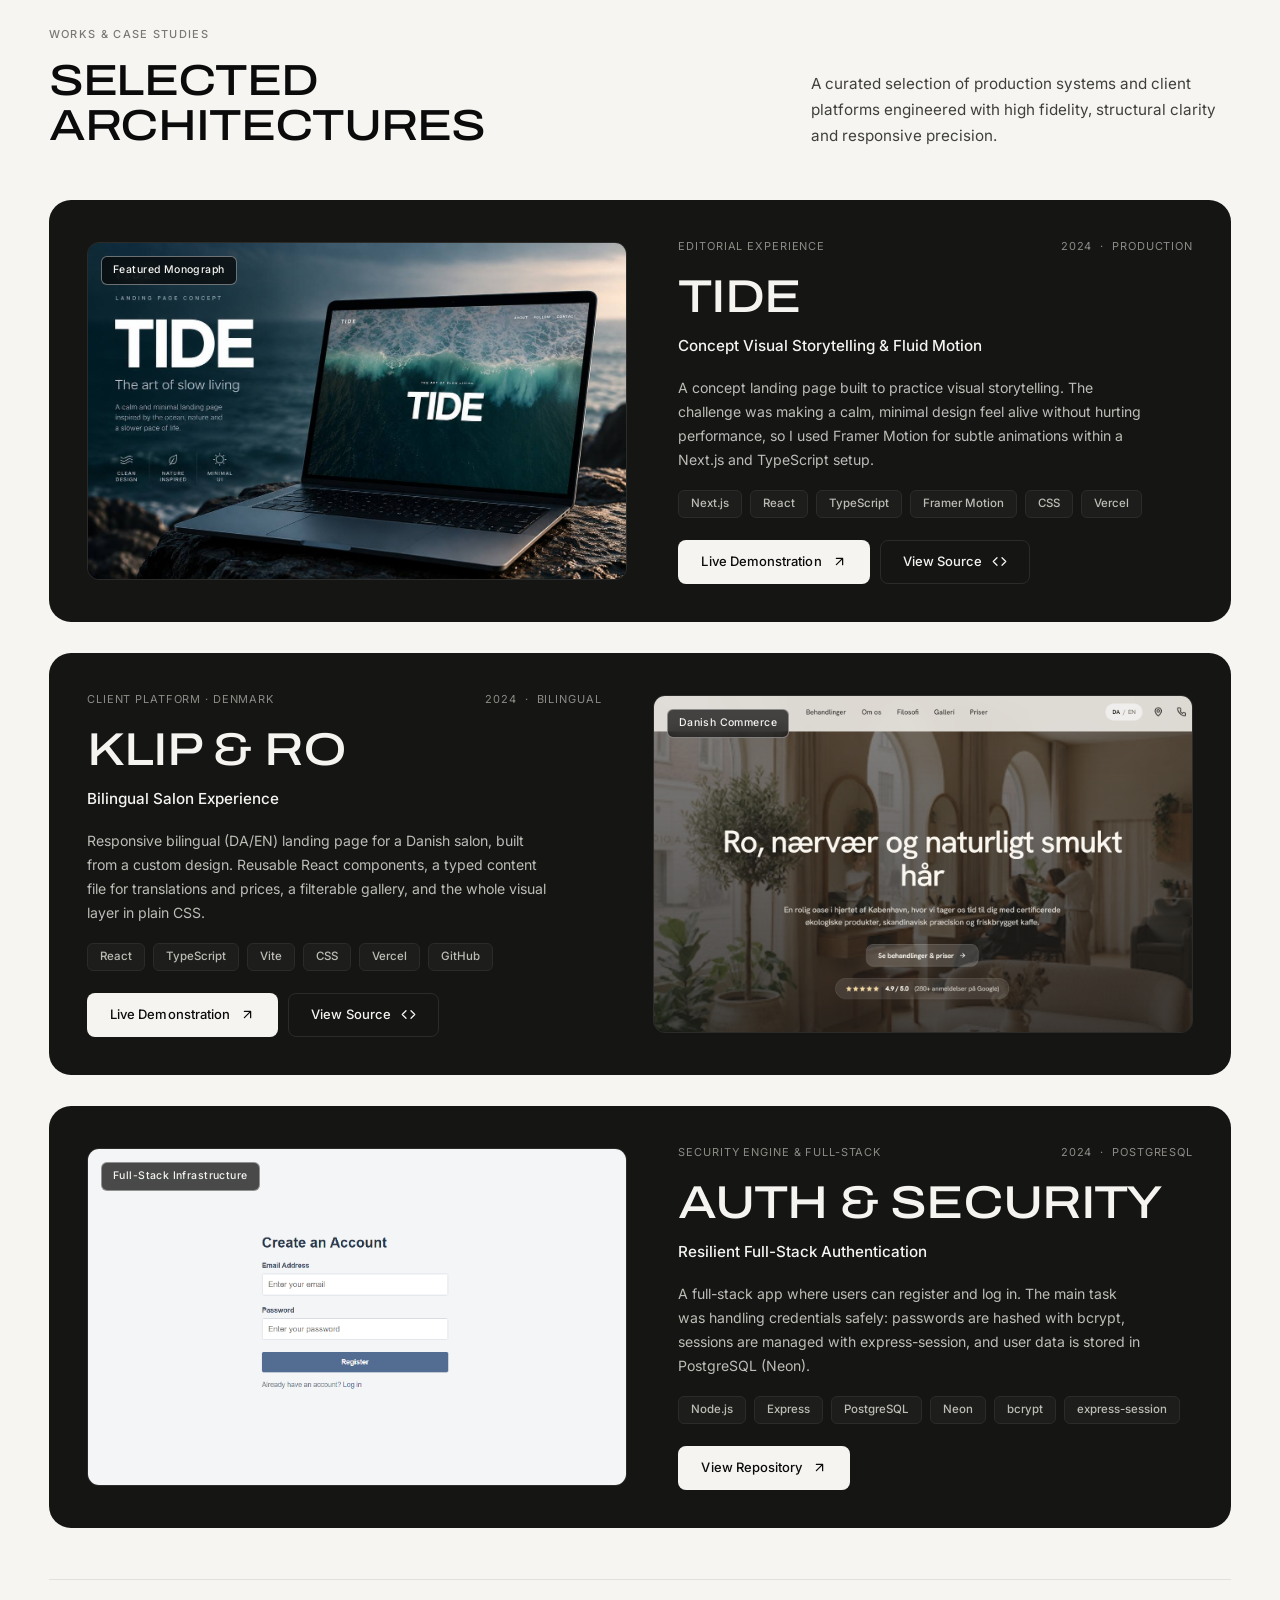
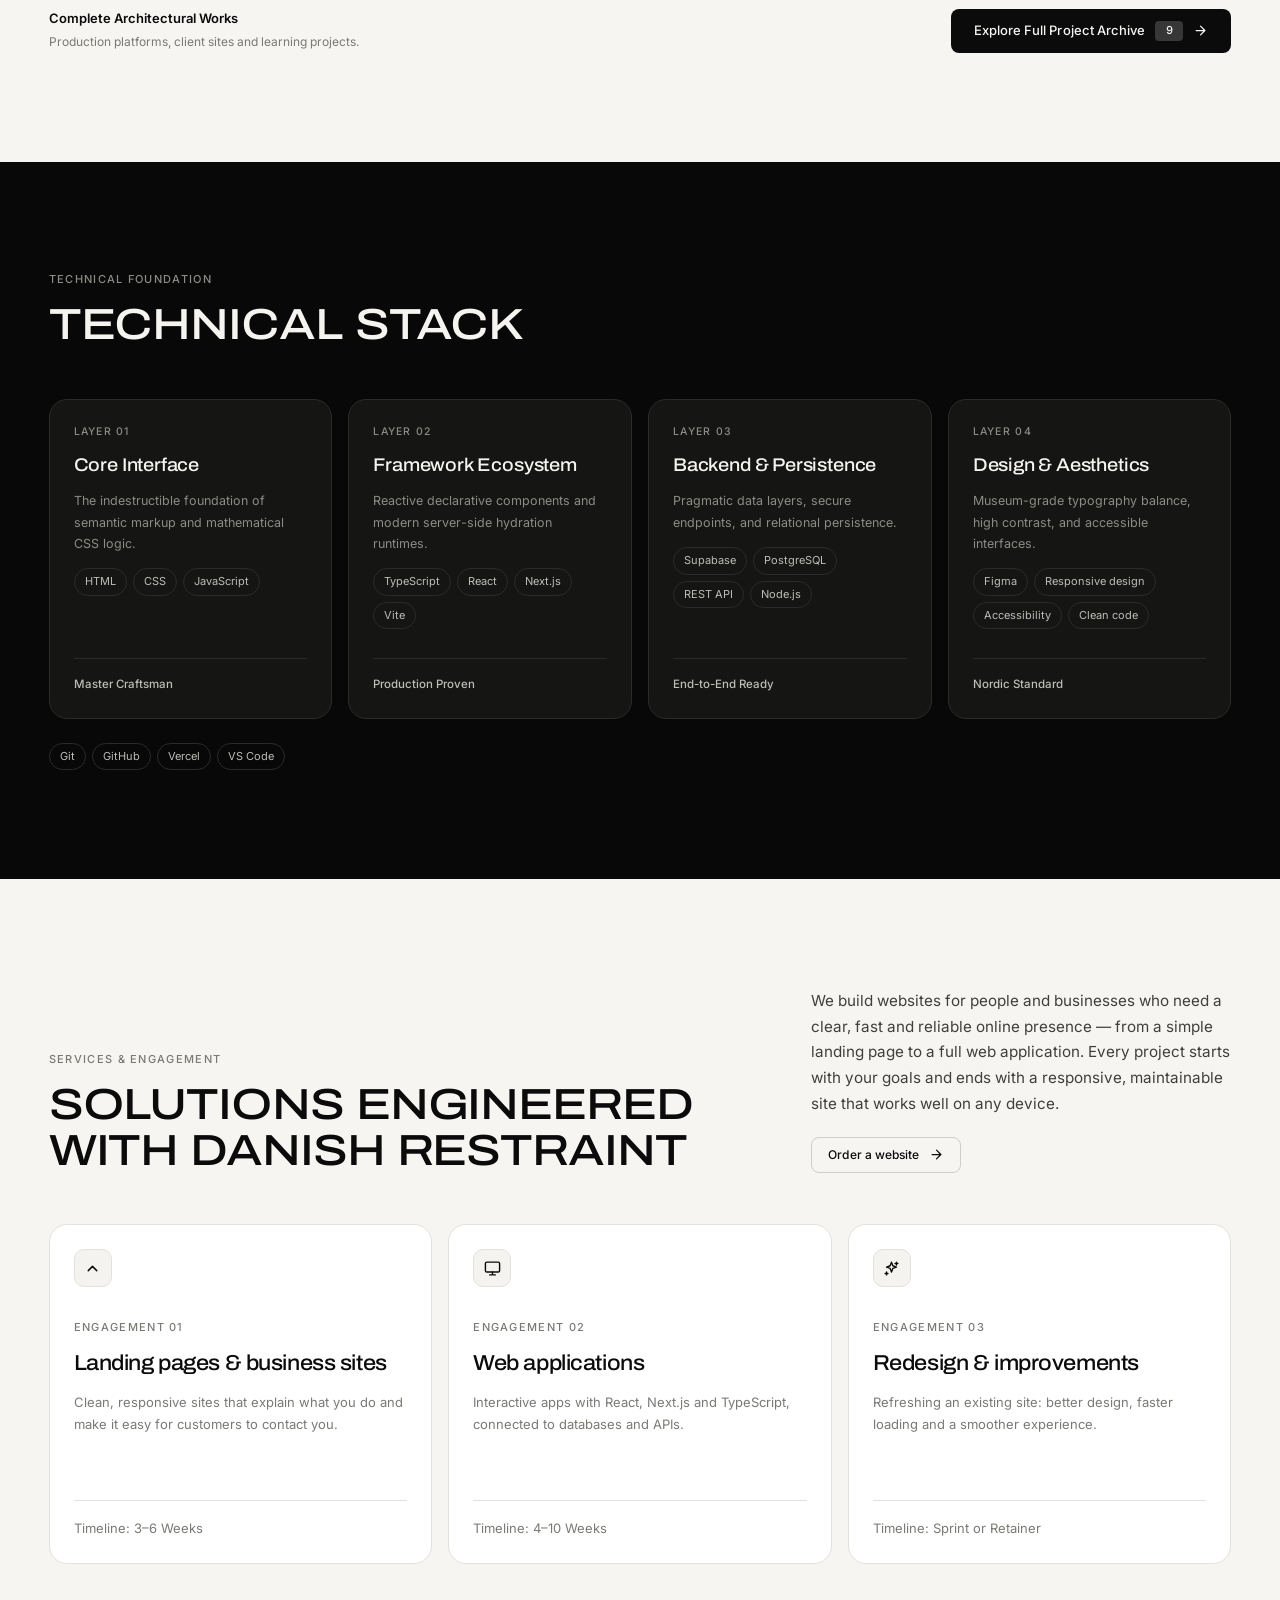
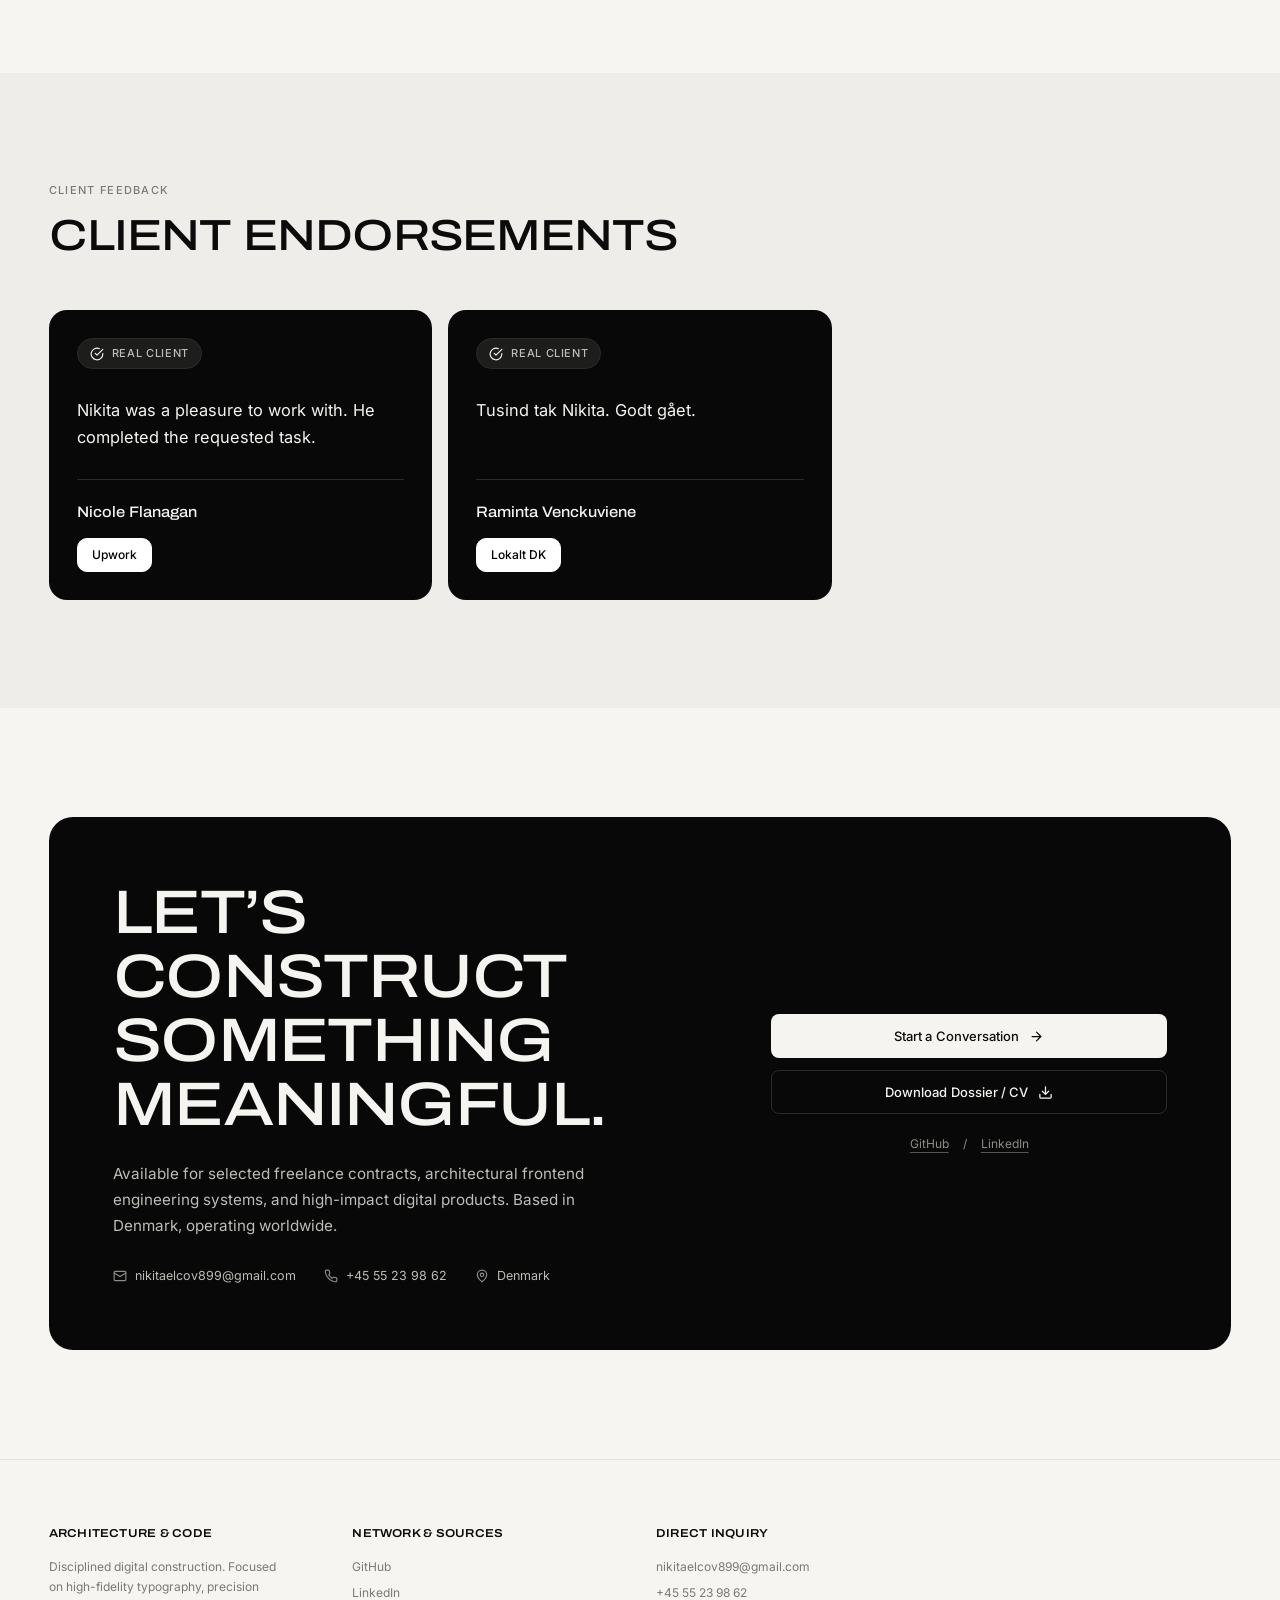
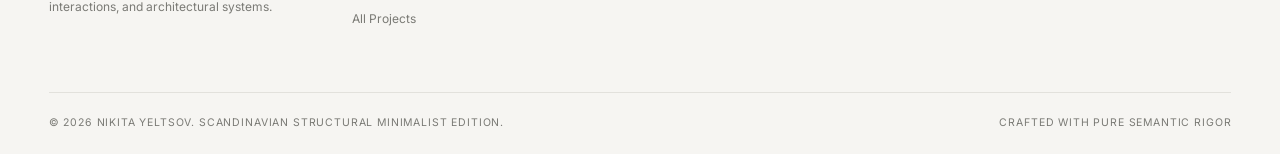
==== commit cbc557ea: "Style" ====
--- a/index.html
+++ b/index.html
@@ -381,10 +381,18 @@
                 </header>
                 <ul class="testimonials">
                     <li class="testimonial">
-                        <p class="testimonial__badge"><span class="icon icon--check-circle" aria-hidden="true"></span><span>Real client</span></p>
-                        <p class="testimonial__text">Nikita was a pleasure to work with. He completed the requested task.</p>
+                        <p class="testimonial__badge"><span class="icon icon--check-circle"
+                                aria-hidden="true"></span><span>Real client</span></p>
+                        <p class="testimonial__text">Nikita was a pleasure to work with. He completed the requested
+                            task.</p>
                         <p class="testimonial__name">Nicole Flanagan</p>
                         <p class="testimonial__source">Upwork</p>
+                    </li>
+                    <li class="testimonial">
+                        <p class="testimonial__badge"><span class="icon icon--check-circle" aria-hidden="true"></span><span>Real client</span></p>
+                        <p class="testimonial__text">Tusind tak Nikita. Godt gået.</p>
+                        <p class="testimonial__name">Raminta Venckuviene</p>
+                        <p class="testimonial__source">Lokalt DK</p>
                     </li>
                 </ul>
             </div>
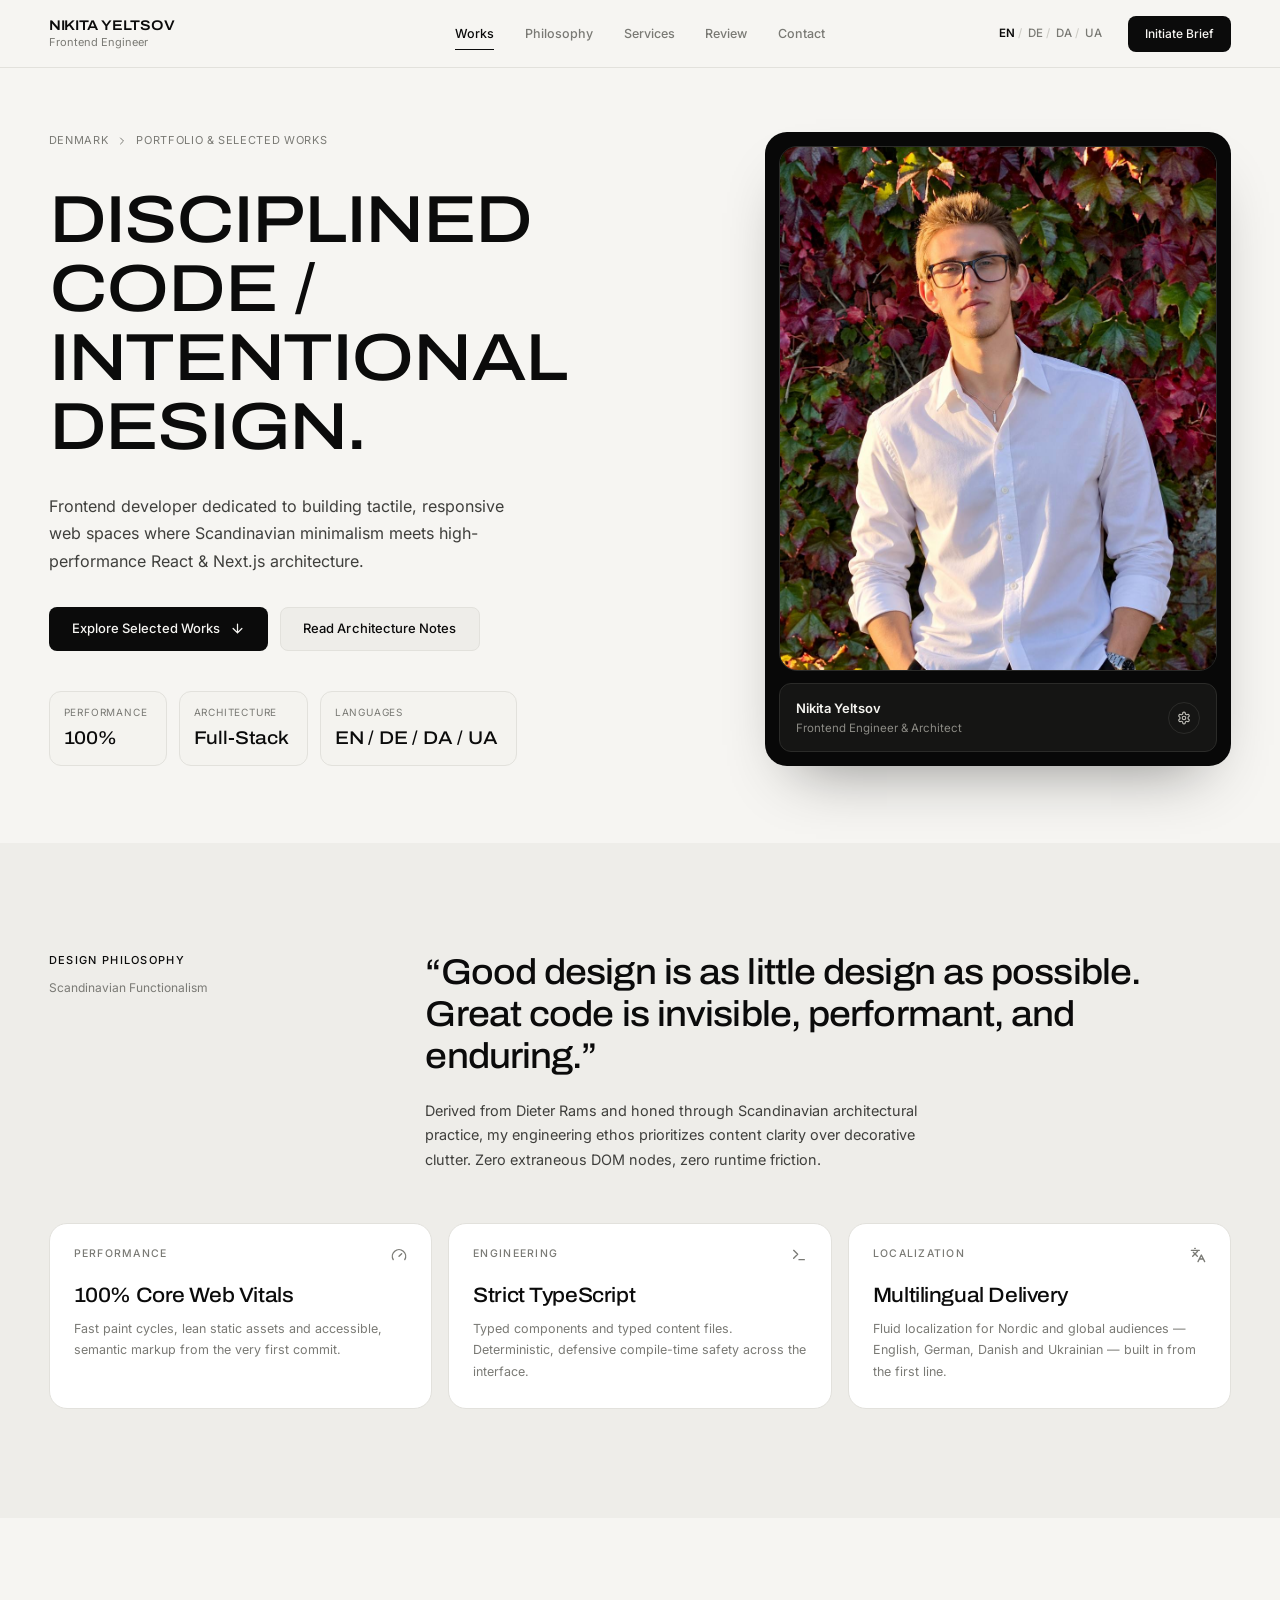
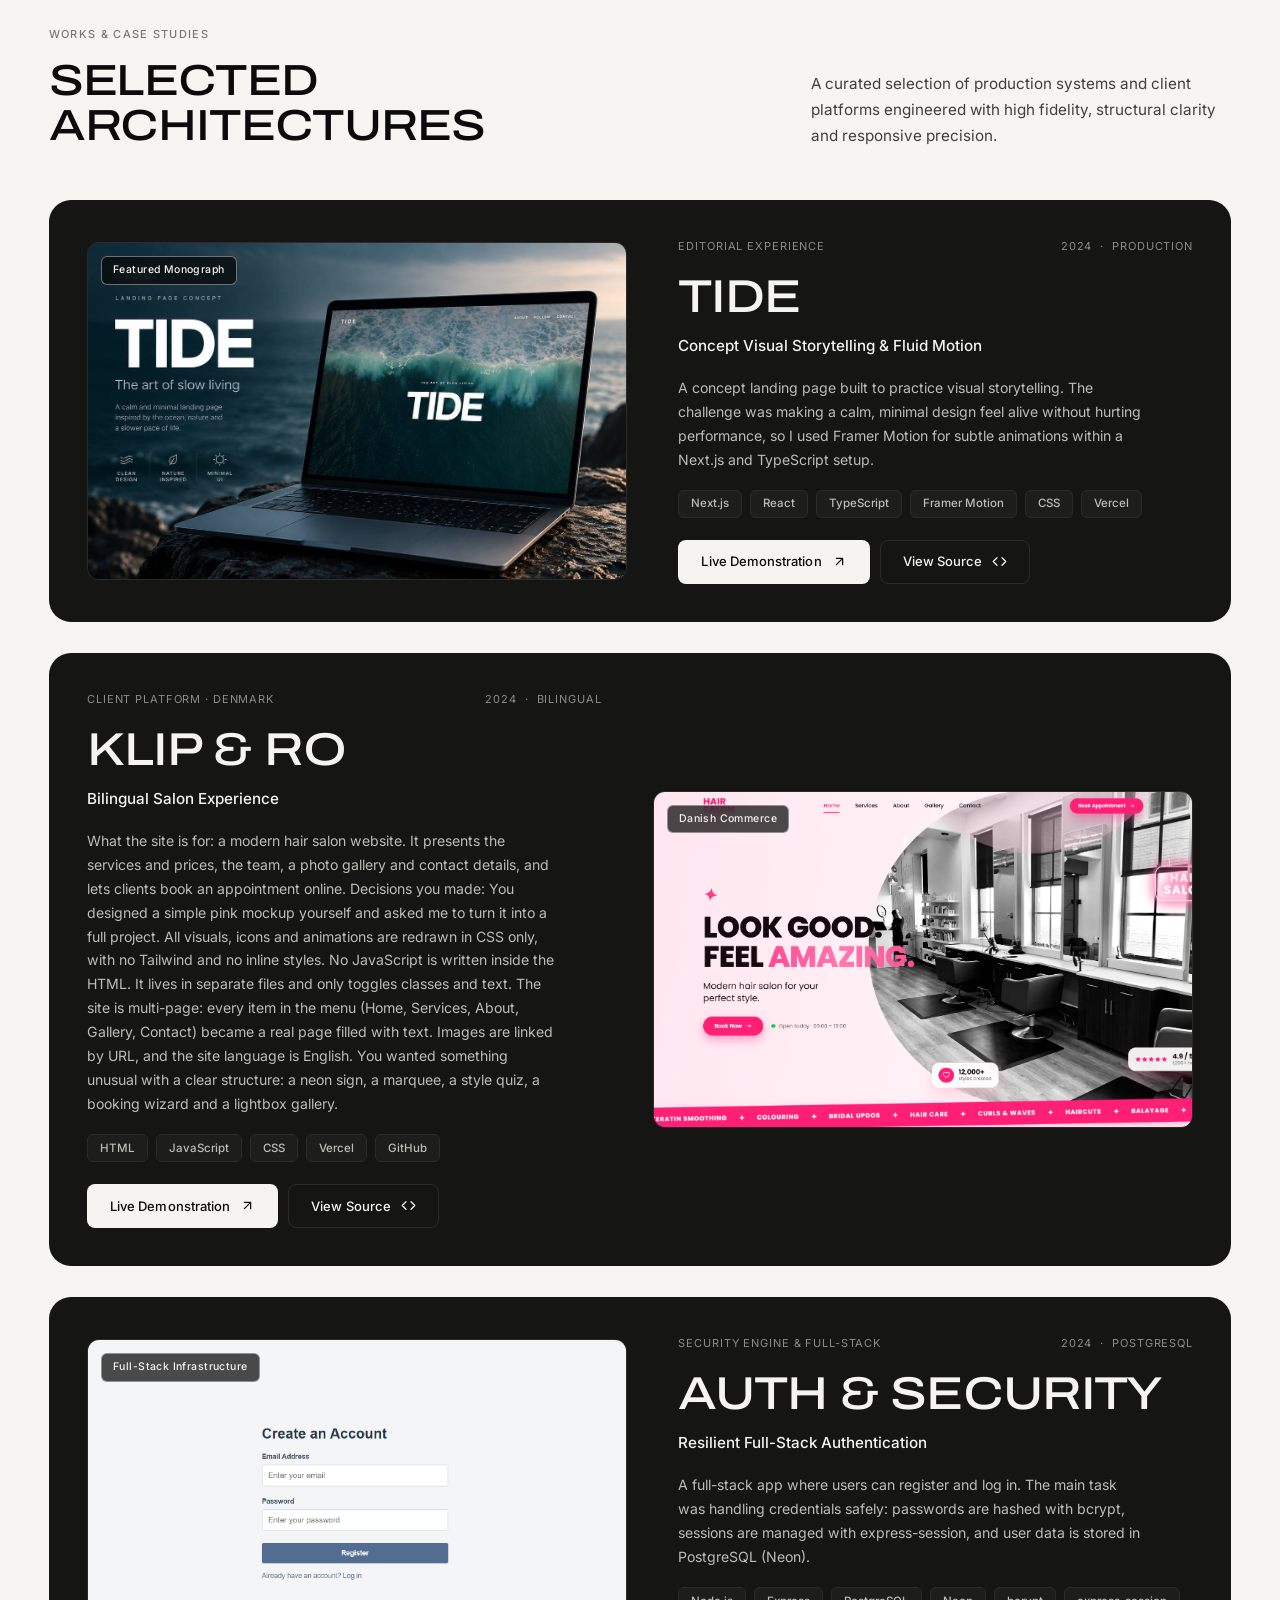
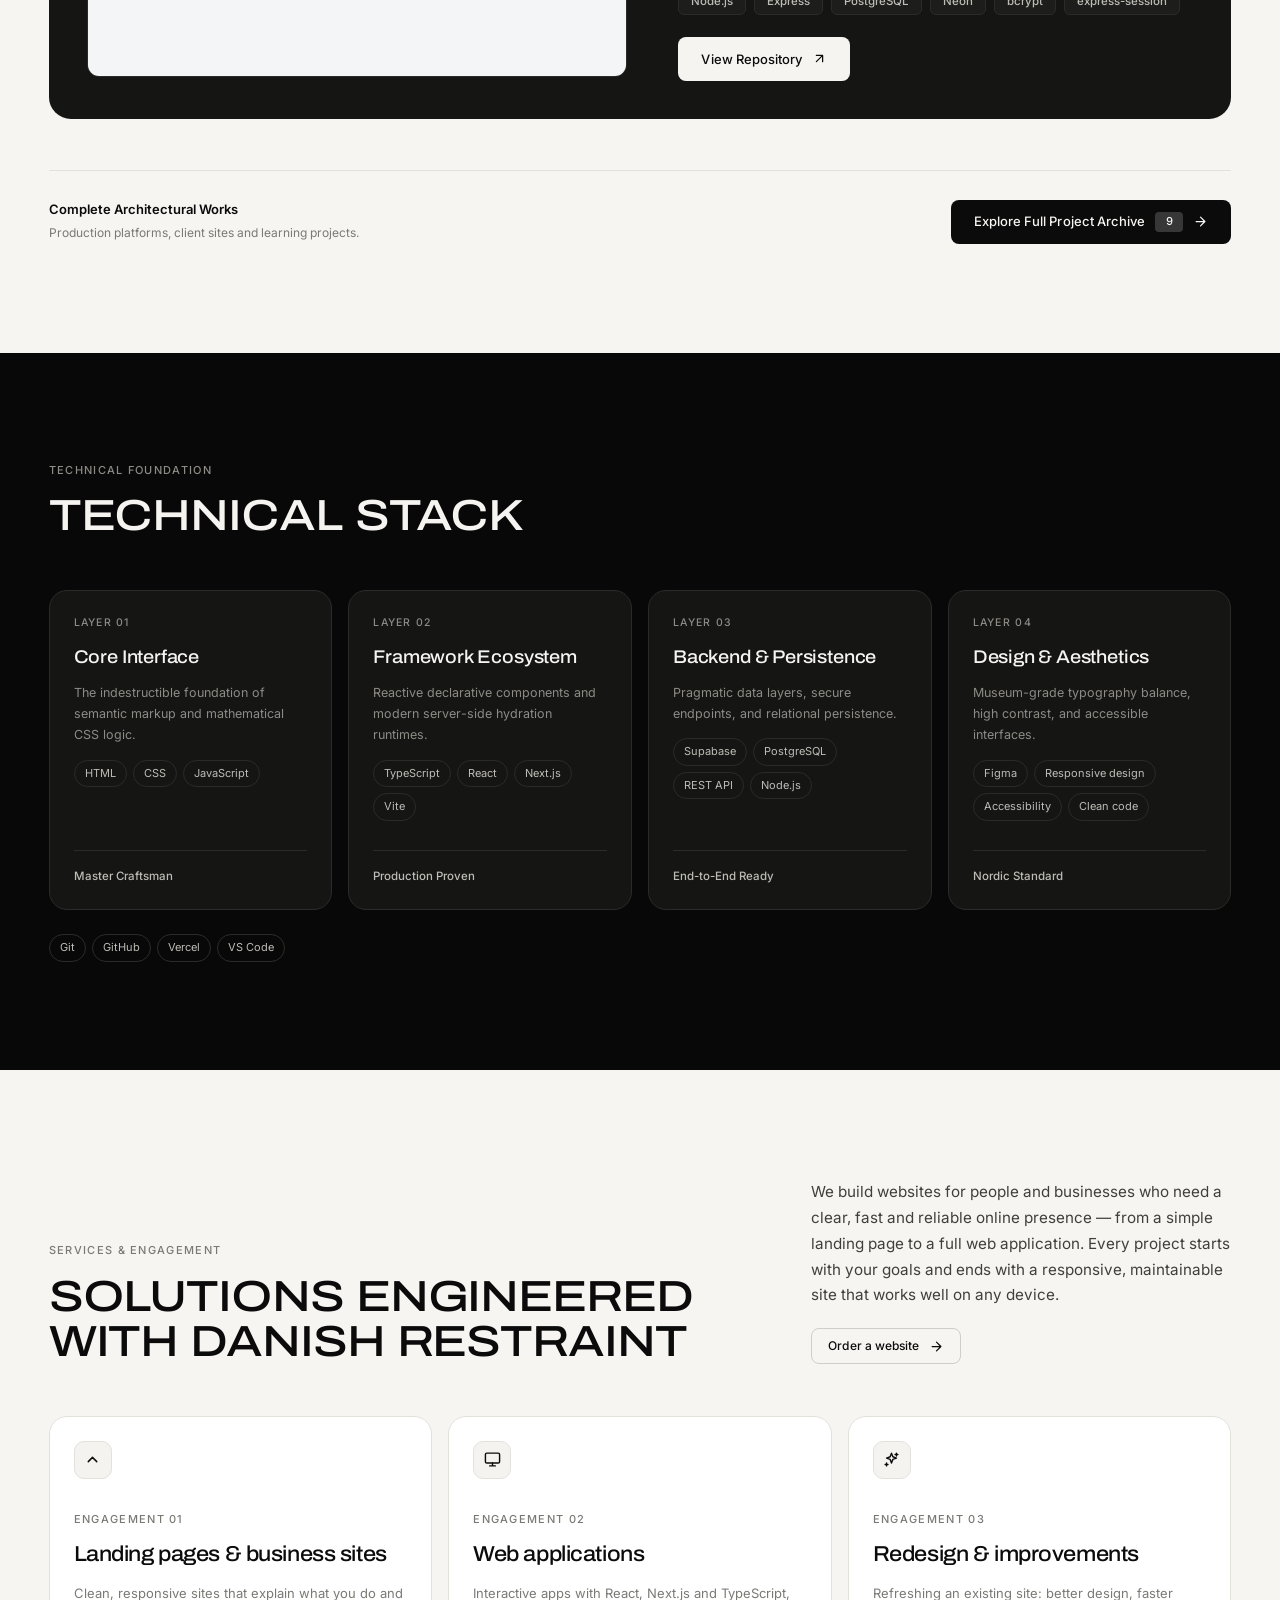
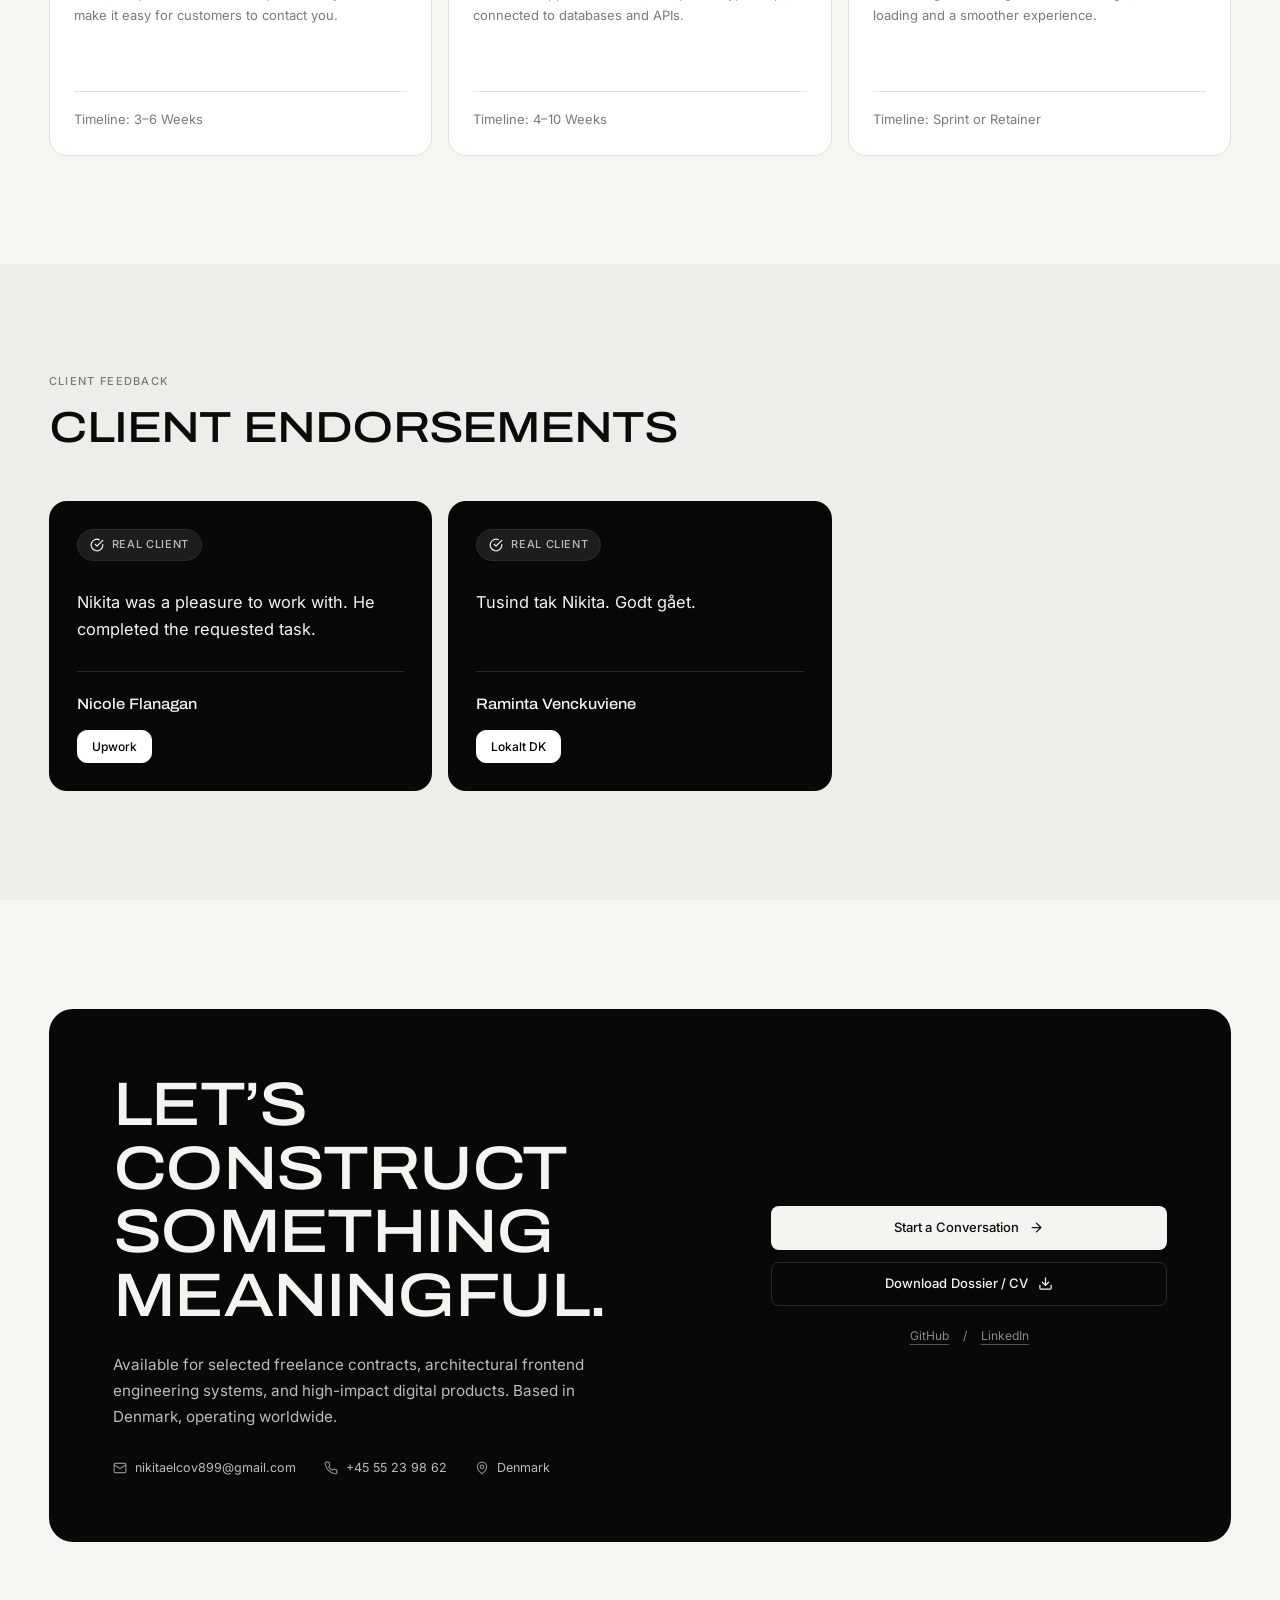
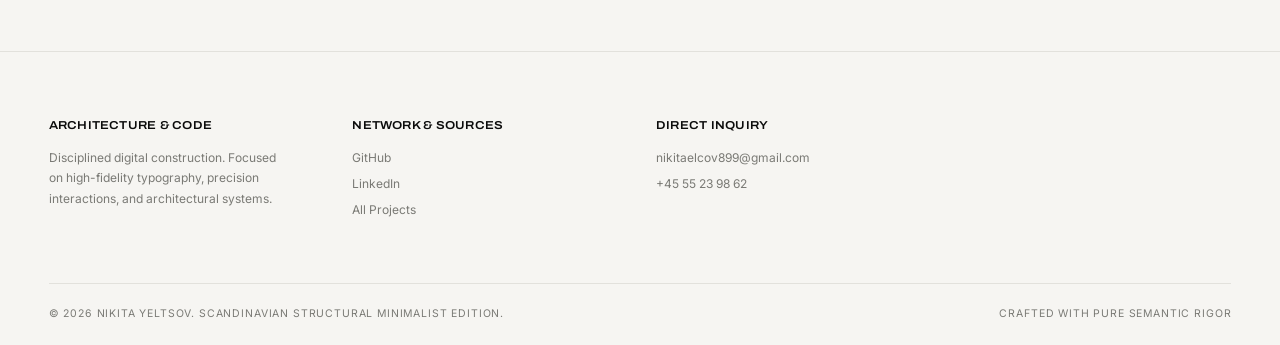
==== commit b6f5e7ff: "new pro" ====
--- a/index.html
+++ b/index.html
@@ -187,7 +187,7 @@
                     <article class="work" id="work-klip" data-category="client">
                         <div class="work__media">
                             <span class="work__badge">Danish Commerce</span>
-                            <div class="work__frame"><img class="work__image" src="img/image copy.png"
+                            <div class="work__frame"><img class="work__image" src="img/123123.png"
                                     alt="Klip &amp; Ro project preview" loading="lazy" decoding="async"></div>
                         </div>
                         <div class="work__body">
@@ -195,22 +195,34 @@
                                     class="work__meta-right"><span>2024</span><span>Bilingual</span></span></div>
                             <h3 class="work__title display">KLIP &amp; RO</h3>
                             <p class="work__subtitle">Bilingual Salon Experience</p>
-                            <p class="work__text">Responsive bilingual (DA/EN) landing page for a Danish salon, built
-                                from a custom design. Reusable React components, a typed content file for translations
-                                and prices, a filterable gallery, and the whole visual layer in plain CSS.</p>
+                            <p class="work__text">What the site is for: a modern hair salon website. It presents the
+                                services and prices, the team, a photo gallery and contact details, and lets clients
+                                book an appointment online.
+
+                                Decisions you made:
+
+                                You designed a simple pink mockup yourself and asked me to turn it into a full project.
+                                All visuals, icons and animations are redrawn in CSS only, with no Tailwind and no
+                                inline styles.
+                                No JavaScript is written inside the HTML. It lives in separate files and only toggles
+                                classes and text.
+                                The site is multi-page: every item in the menu (Home, Services, About, Gallery, Contact)
+                                became a real page filled with text.
+                                Images are linked by URL, and the site language is English.
+                                You wanted something unusual with a clear structure: a neon sign, a marquee, a style
+                                quiz, a booking wizard and a lightbox gallery.</p>
                             <ul class="tags" aria-label="Technologies">
-                                <li class="tag">React</li>
-                                <li class="tag">TypeScript</li>
-                                <li class="tag">Vite</li>
+                                <li class="tag">HTML</li>
+                                <li class="tag">JavaScript</li>
                                 <li class="tag">CSS</li>
                                 <li class="tag">Vercel</li>
                                 <li class="tag">GitHub</li>
                             </ul>
                             <div class="work__actions"><a class="button button--light"
-                                    href="https://hair2-orpin.vercel.app" target="_blank"
+                                    href="https://hairsalon-pi.vercel.app" target="_blank"
                                     rel="noopener noreferrer"><span>Live Demonstration</span><span
                                         class="icon icon--arrow-up-right" aria-hidden="true"></span></a><a
-                                    class="button button--ghost" href="https://github.com/NikitaYmedia/hair2"
+                                    class="button button--ghost" href="https://github.com/NikitaYmedia/HAIRSALON"
                                     target="_blank" rel="noopener noreferrer"><span>View Source</span><span
                                         class="icon icon--code" aria-hidden="true"></span></a></div>
                         </div>
@@ -389,7 +401,8 @@
                         <p class="testimonial__source">Upwork</p>
                     </li>
                     <li class="testimonial">
-                        <p class="testimonial__badge"><span class="icon icon--check-circle" aria-hidden="true"></span><span>Real client</span></p>
+                        <p class="testimonial__badge"><span class="icon icon--check-circle"
+                                aria-hidden="true"></span><span>Real client</span></p>
                         <p class="testimonial__text">Tusind tak Nikita. Godt gået.</p>
                         <p class="testimonial__name">Raminta Venckuviene</p>
                         <p class="testimonial__source">Lokalt DK</p>
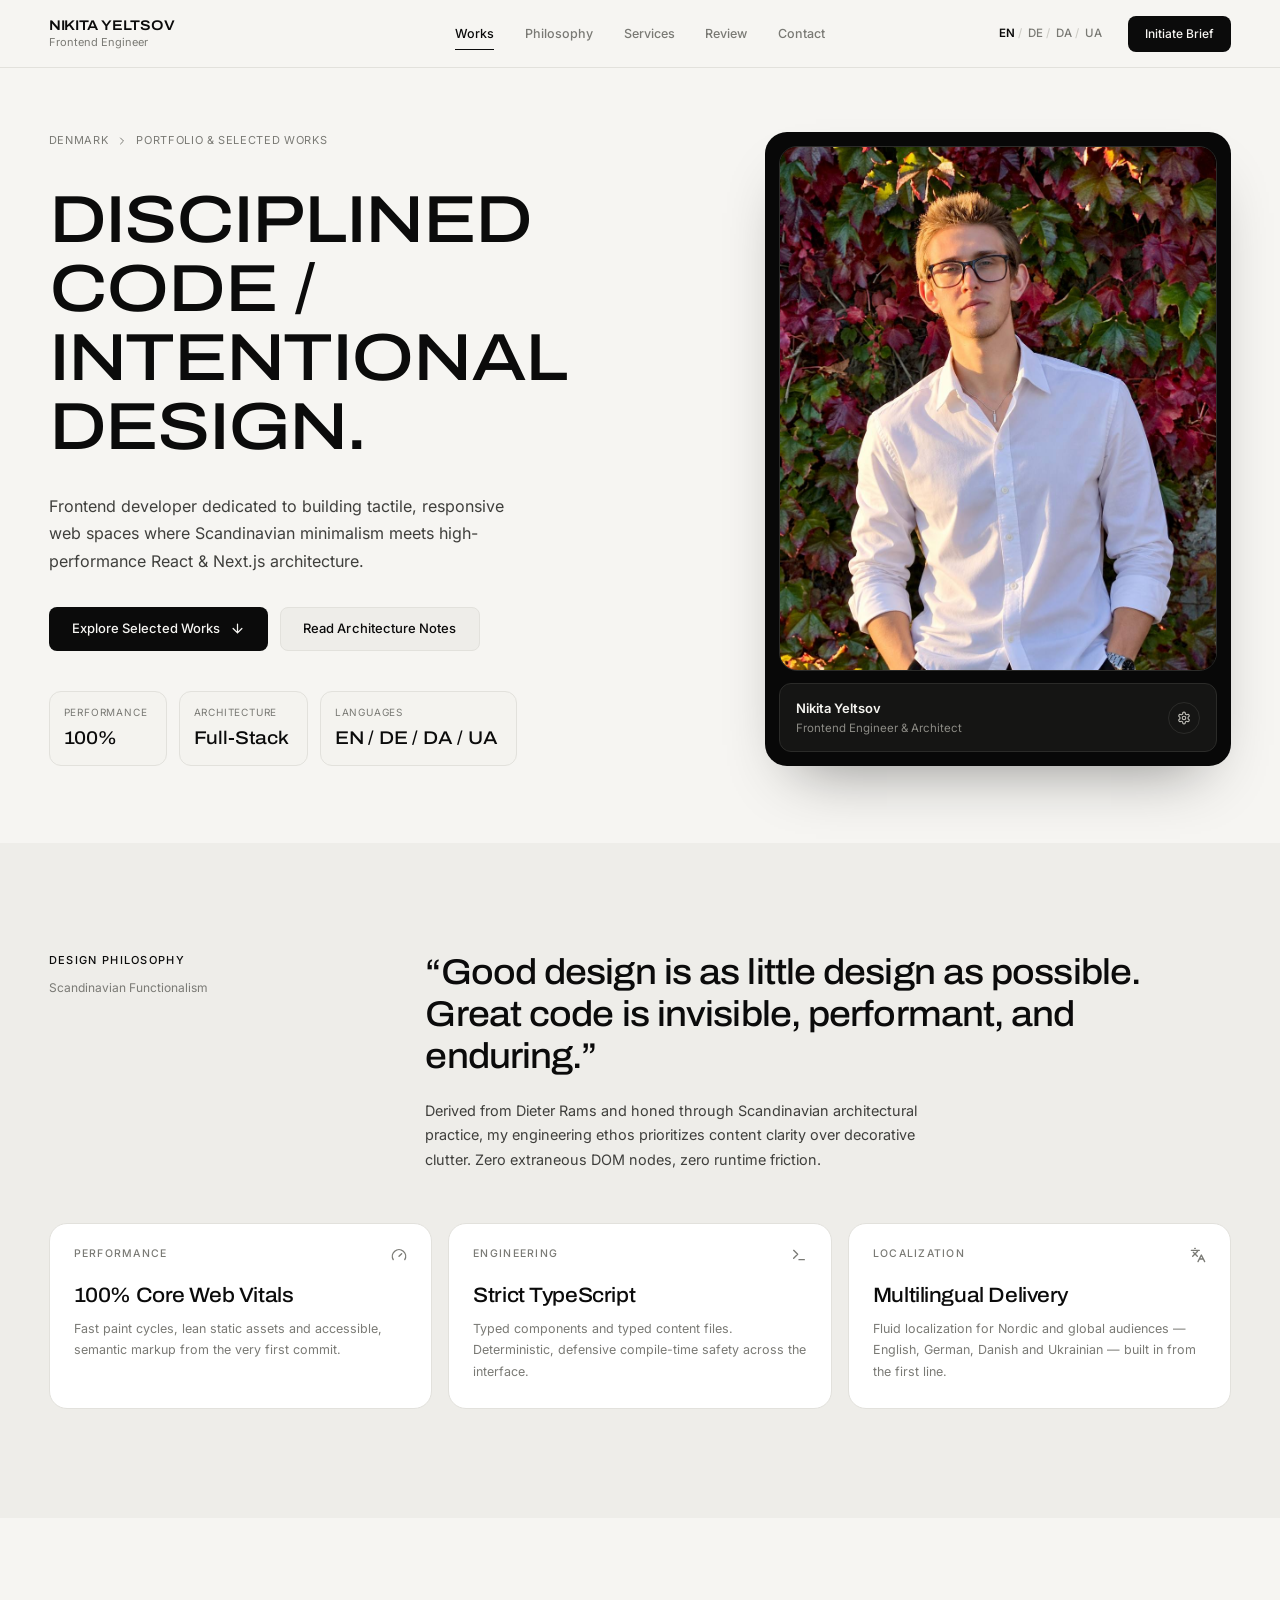
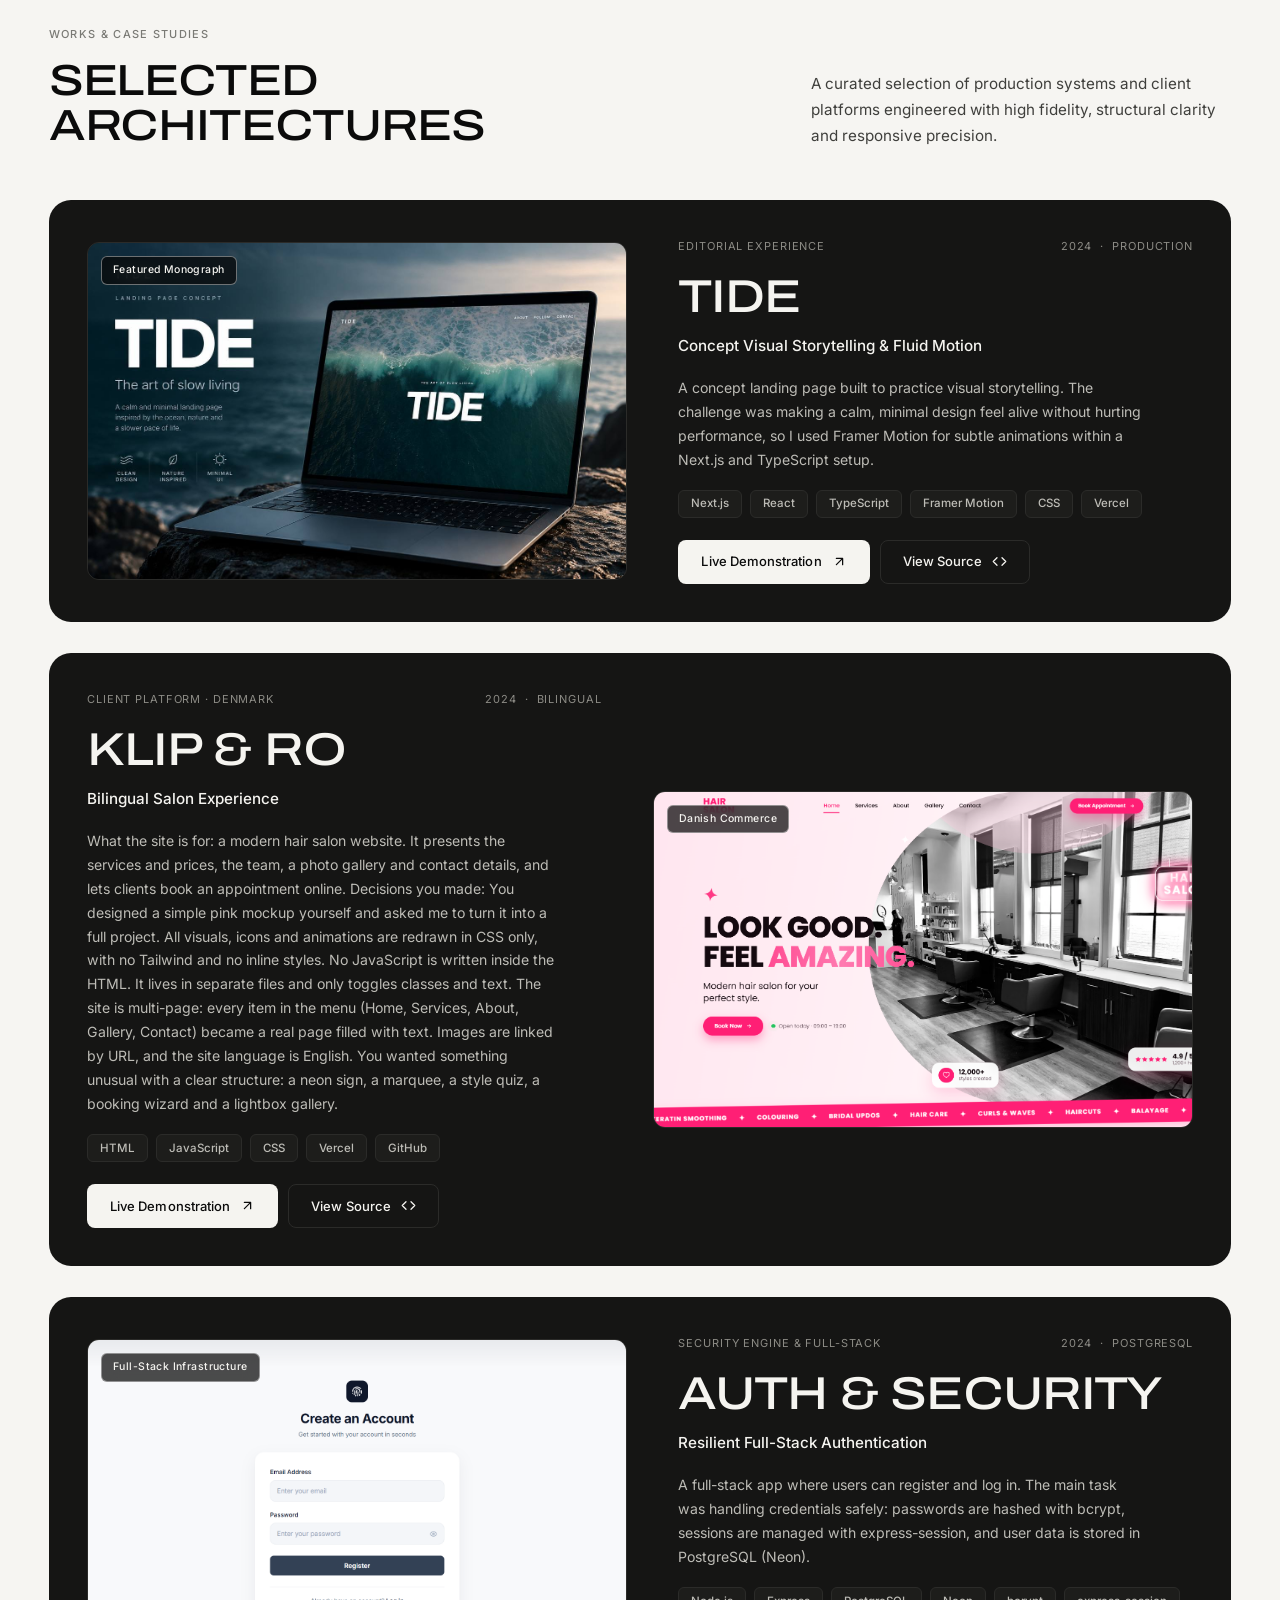
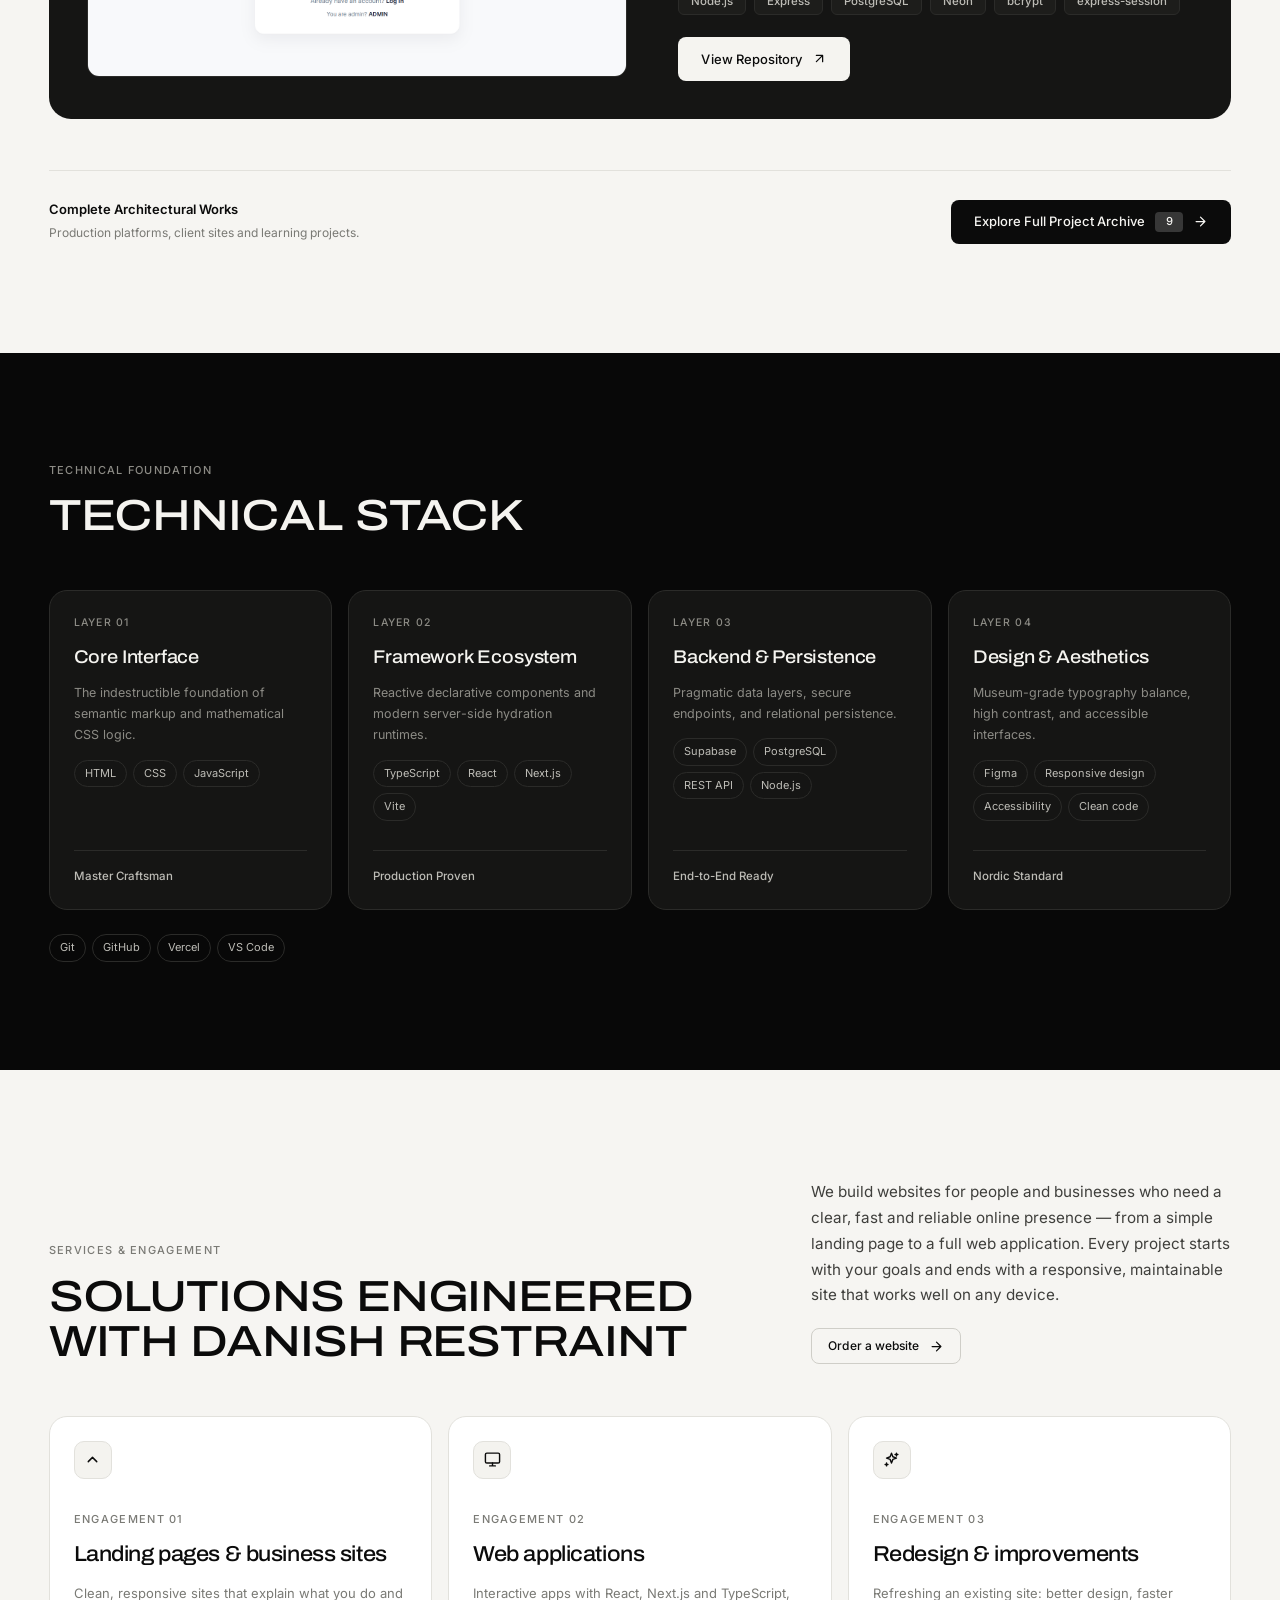
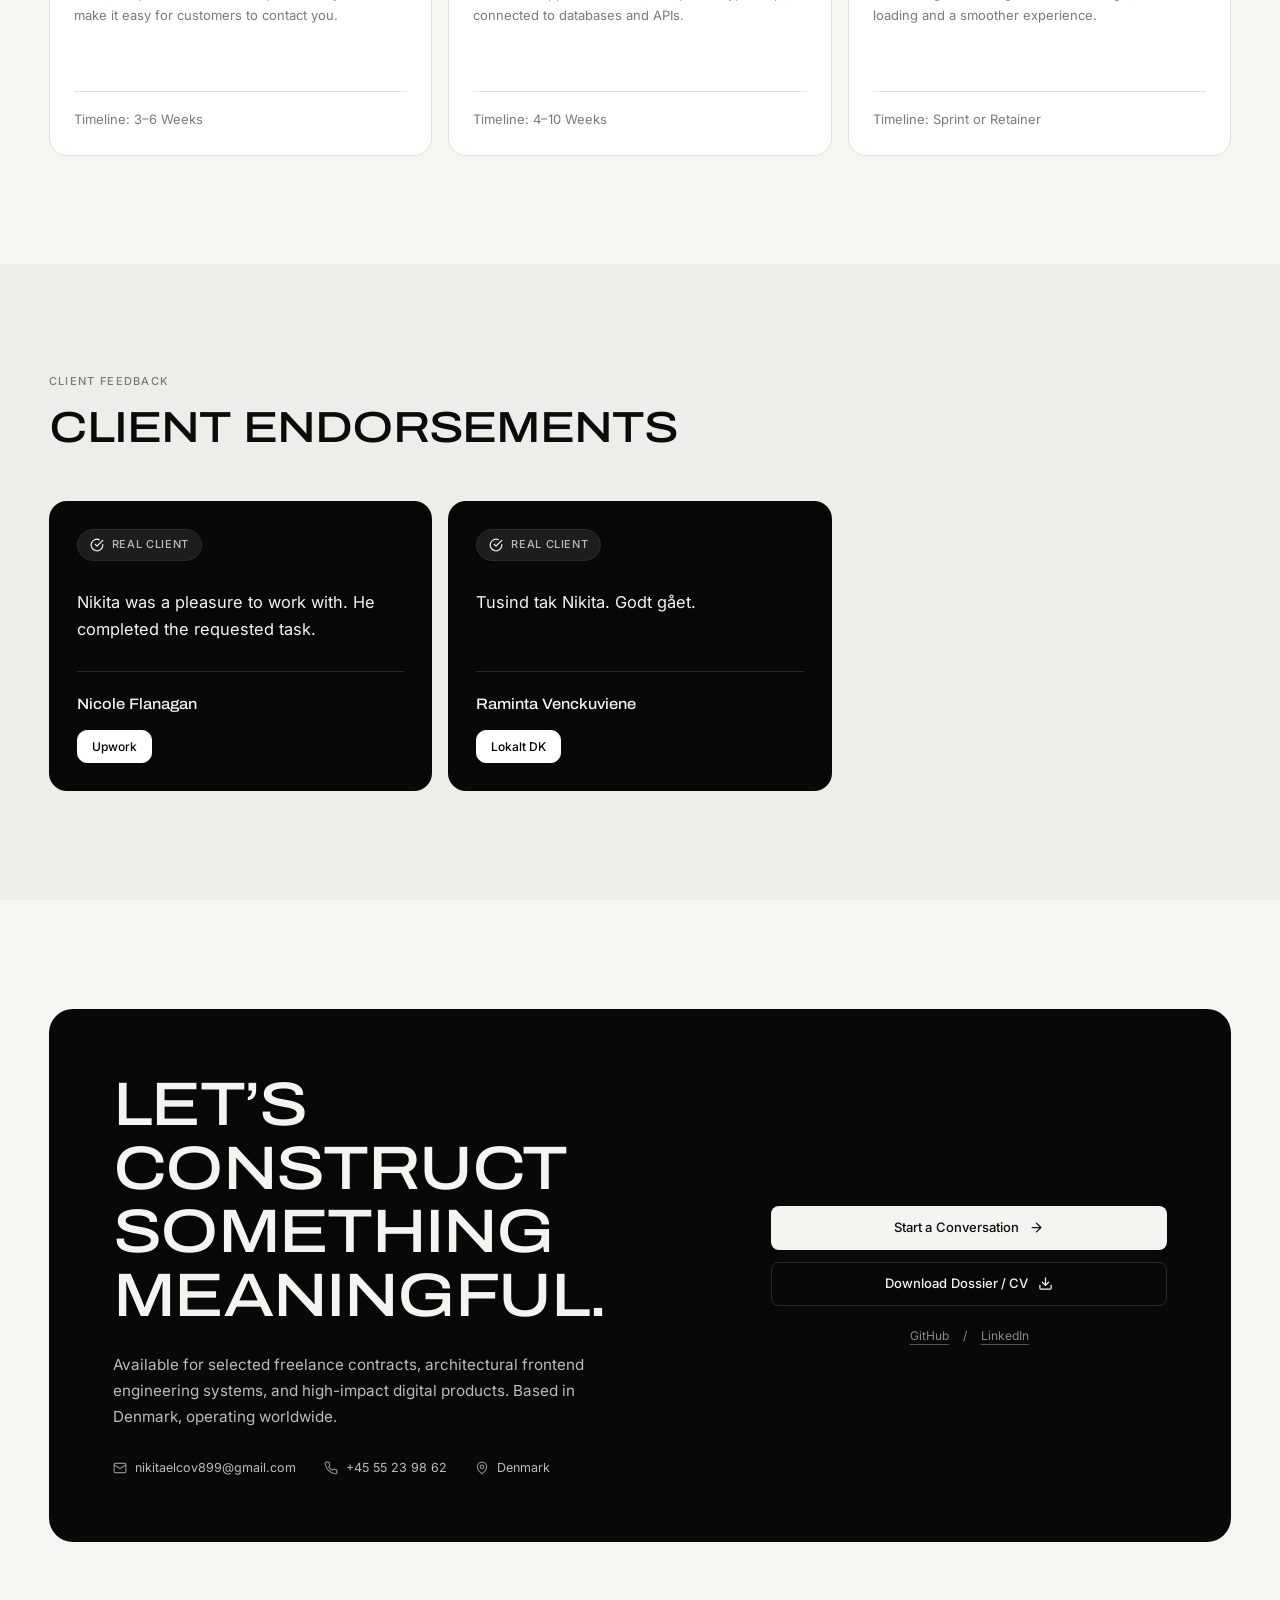
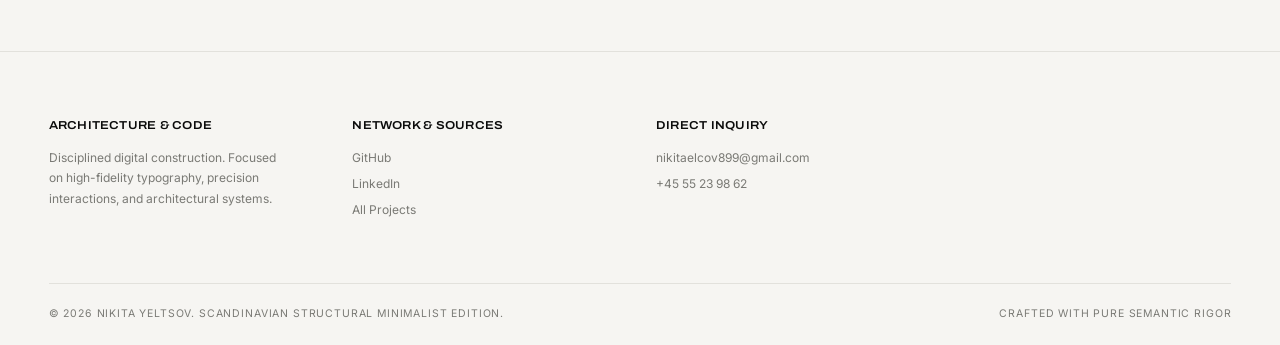
==== commit 3c00a49e: "-" ====
--- a/index.html
+++ b/index.html
@@ -230,7 +230,7 @@
                     <article class="work work--reverse" id="work-auth" data-category="fullstack">
                         <div class="work__media">
                             <span class="work__badge">Full-Stack Infrastructure</span>
-                            <div class="work__frame"><img class="work__image" src="img/pro10.png"
+                            <div class="work__frame"><img class="work__image" src="img/image copy 3.png"
                                     alt="User Authentication App preview" loading="lazy" decoding="async"></div>
                         </div>
                         <div class="work__body">
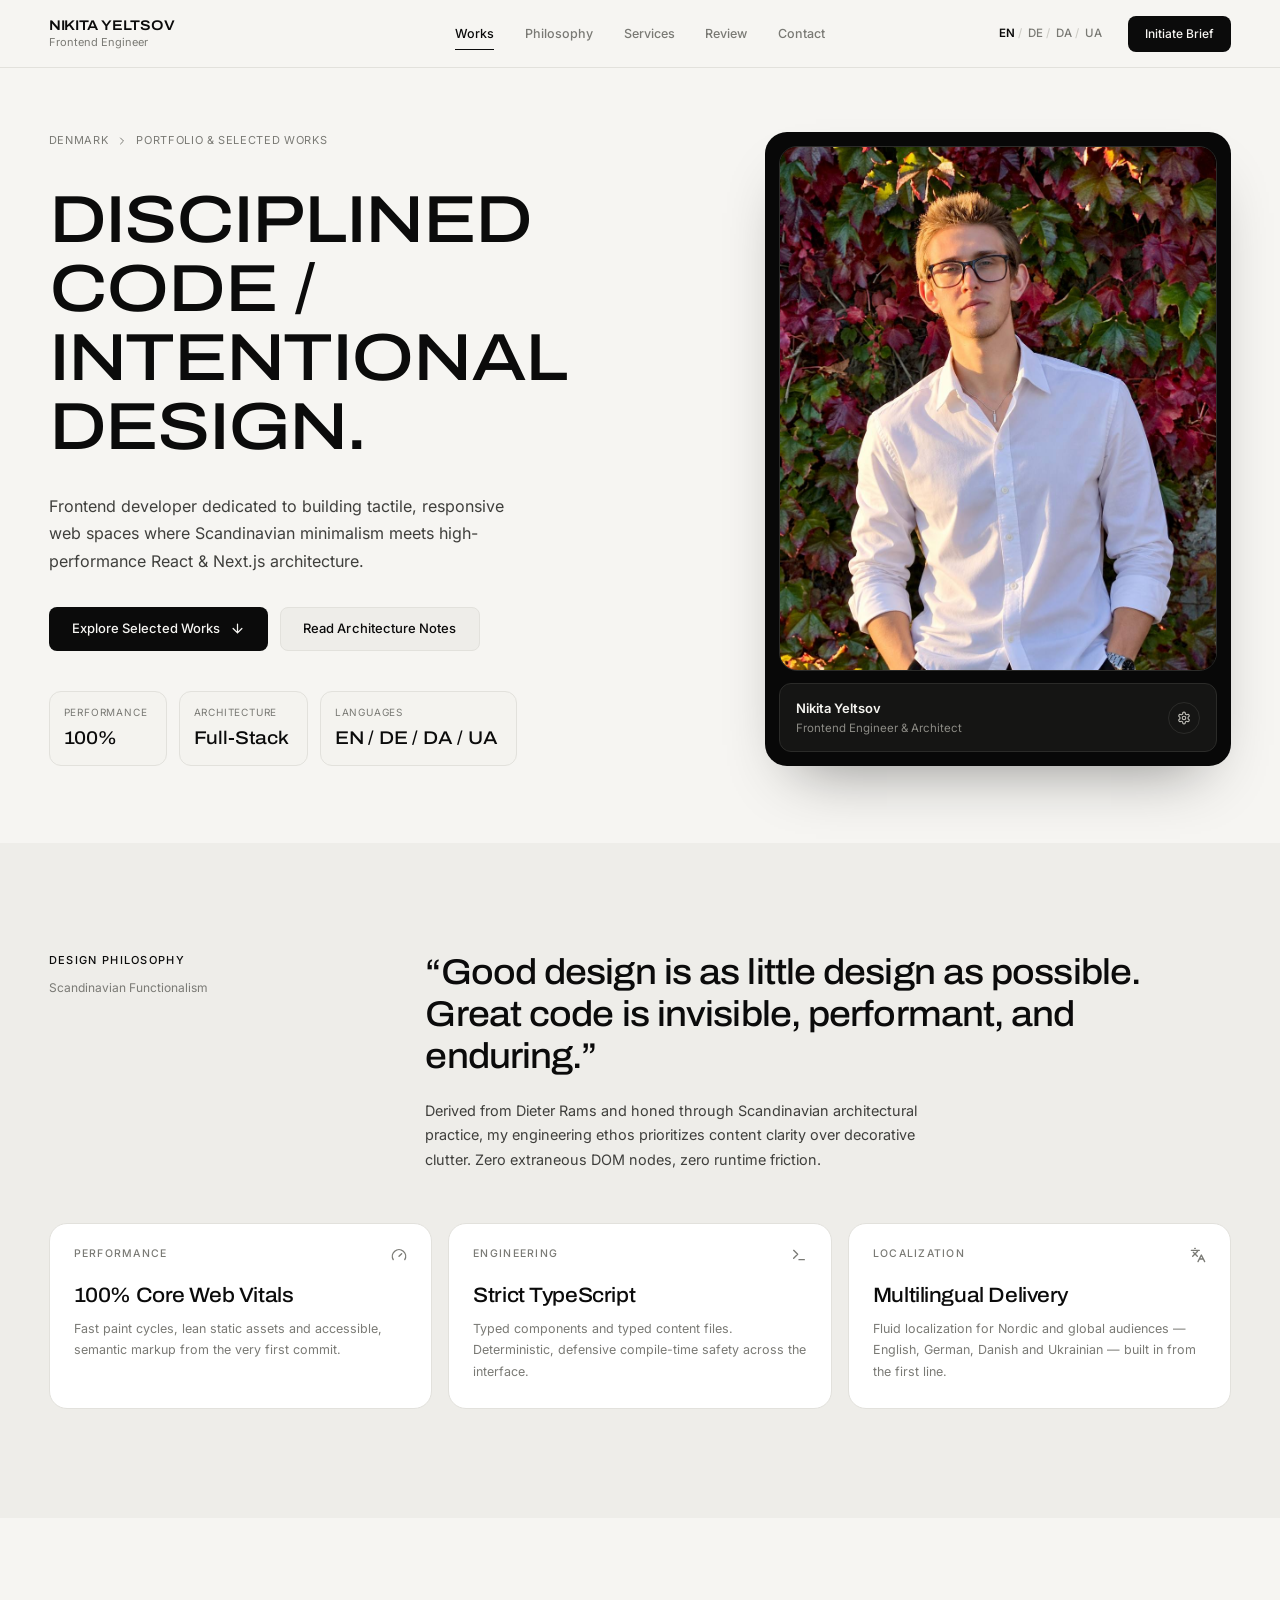
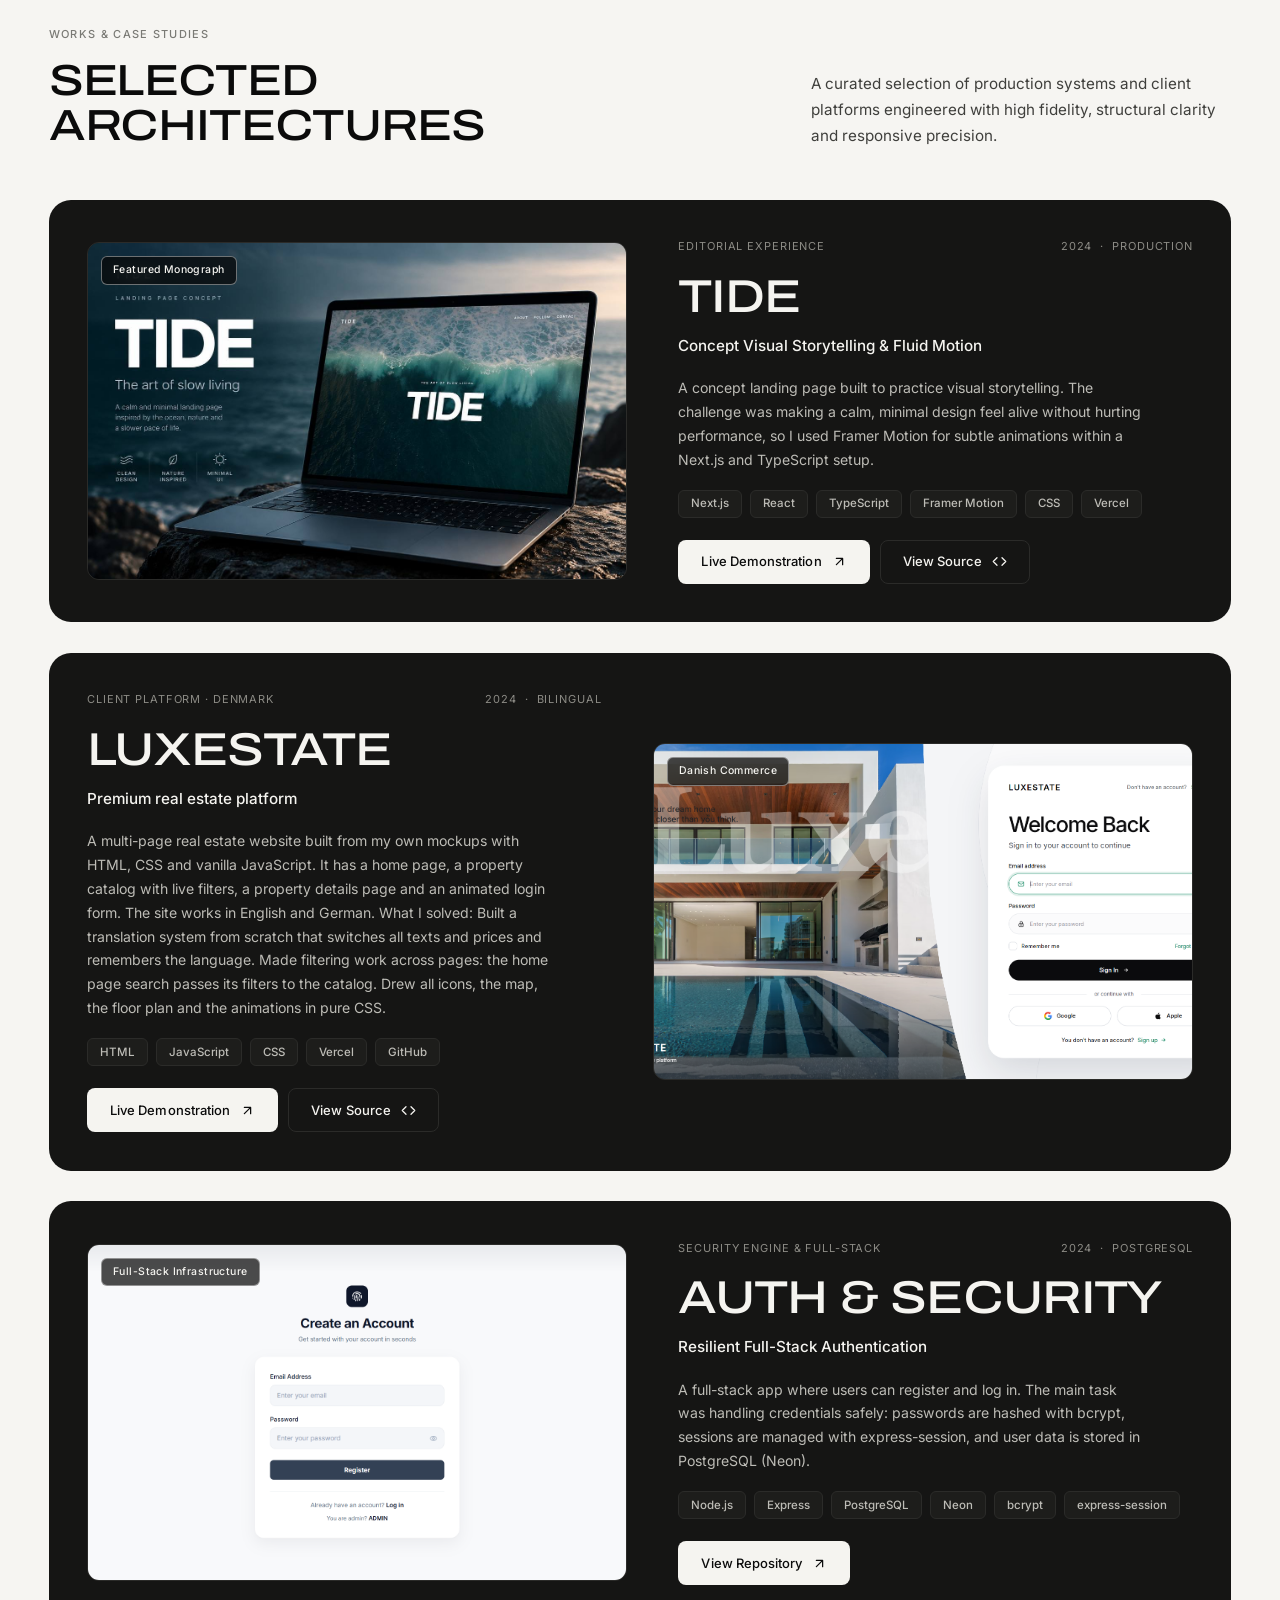
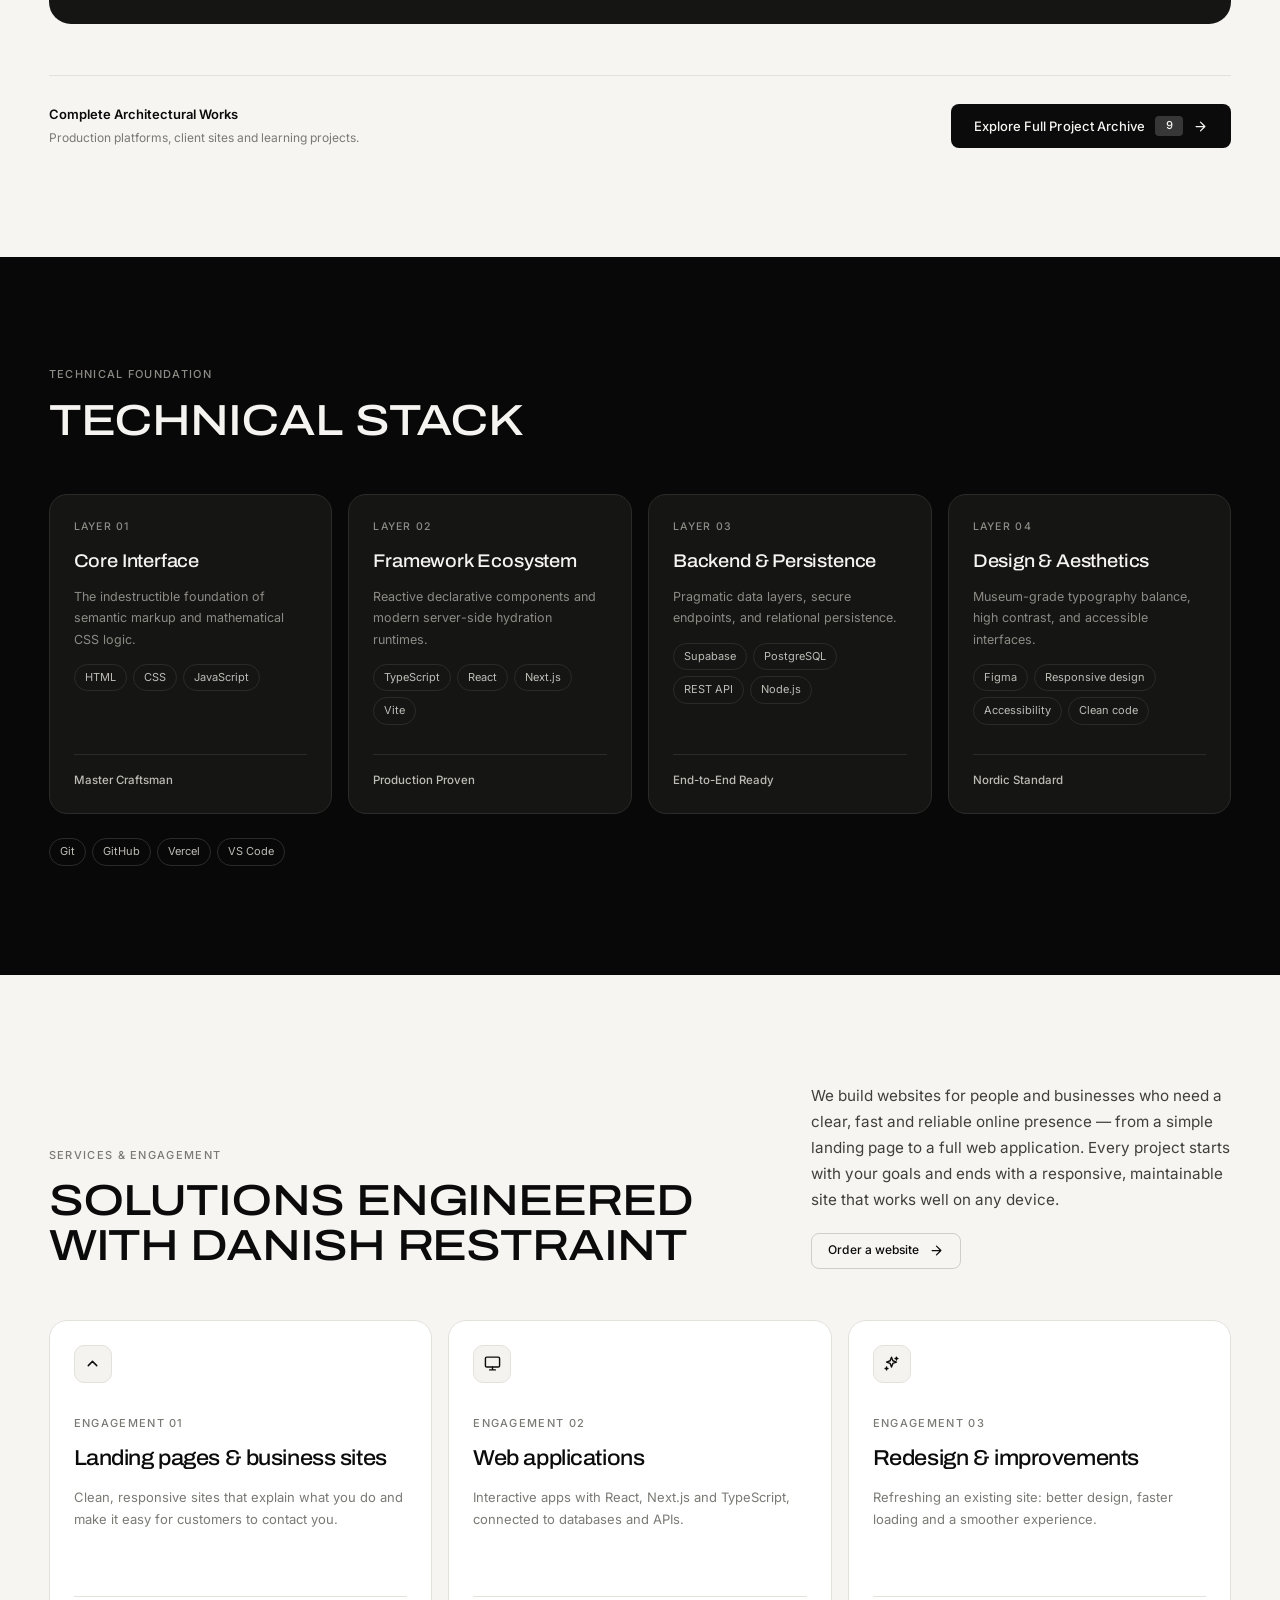
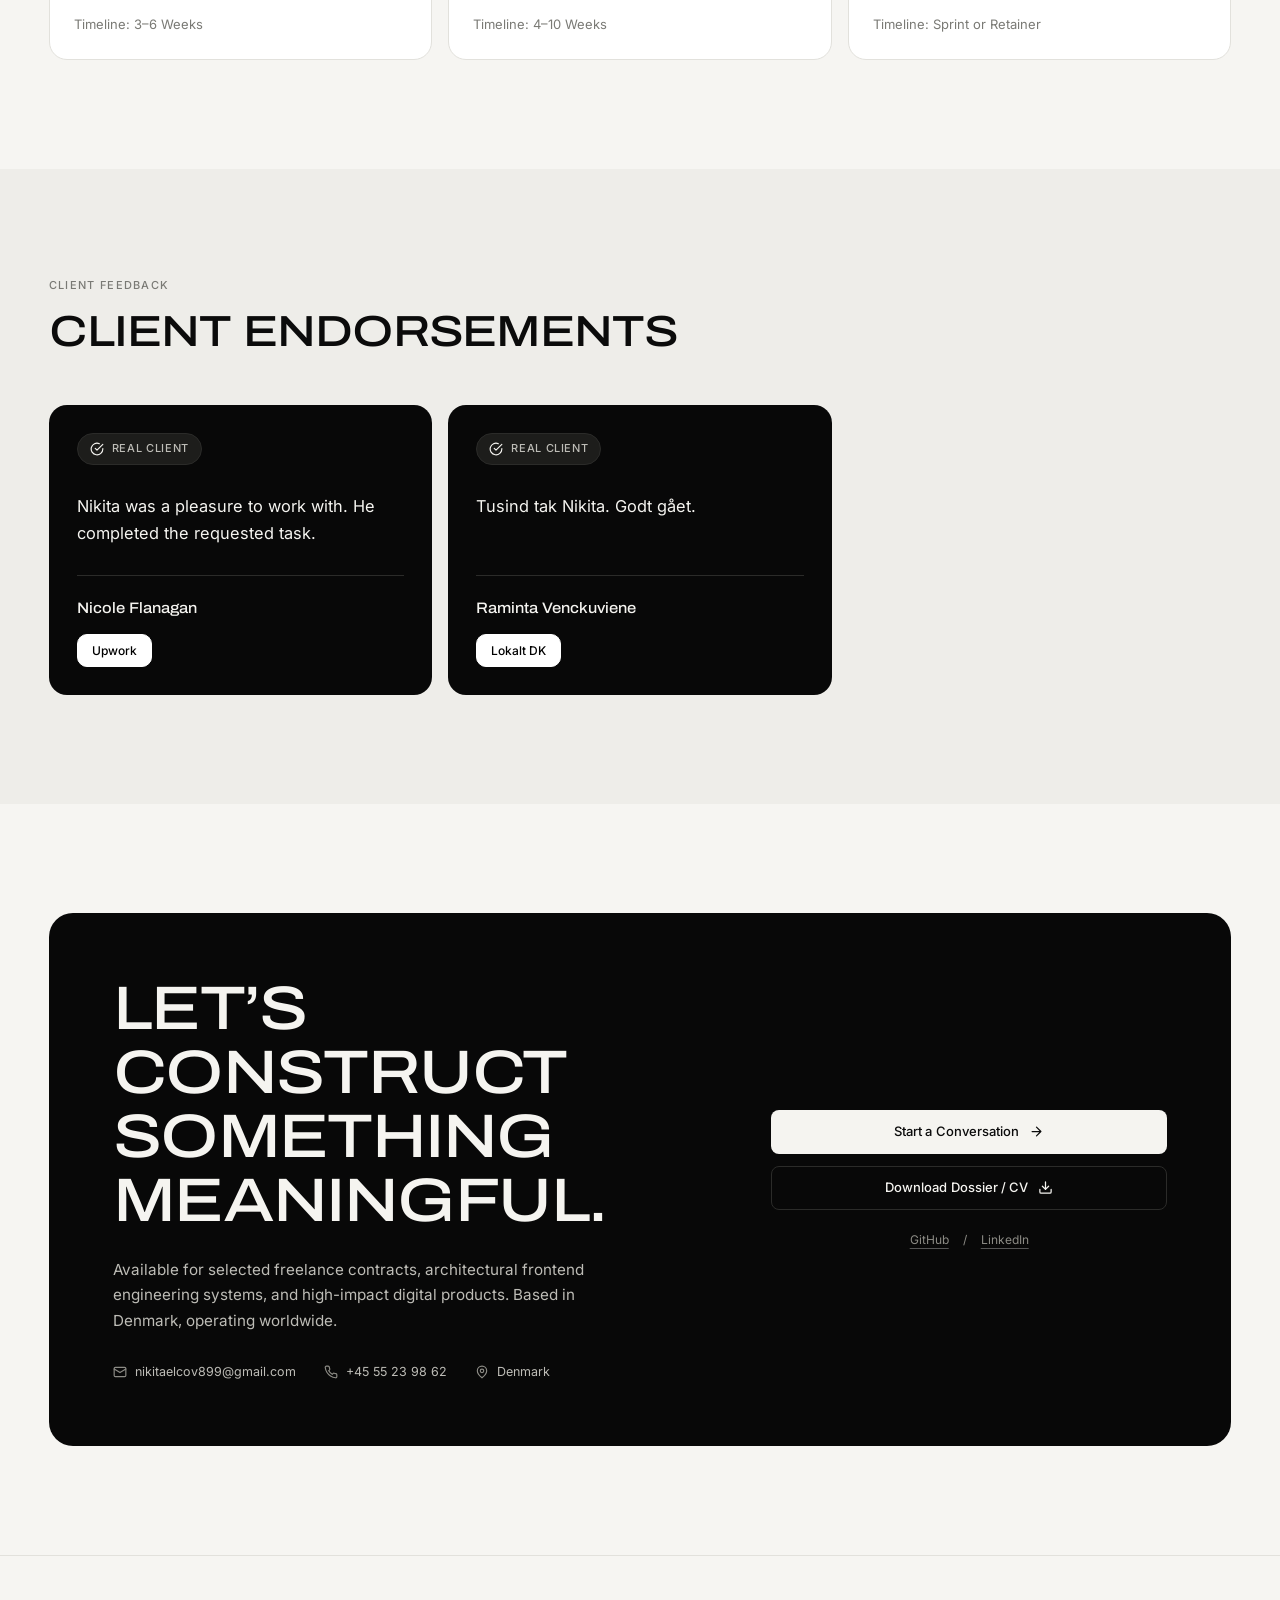
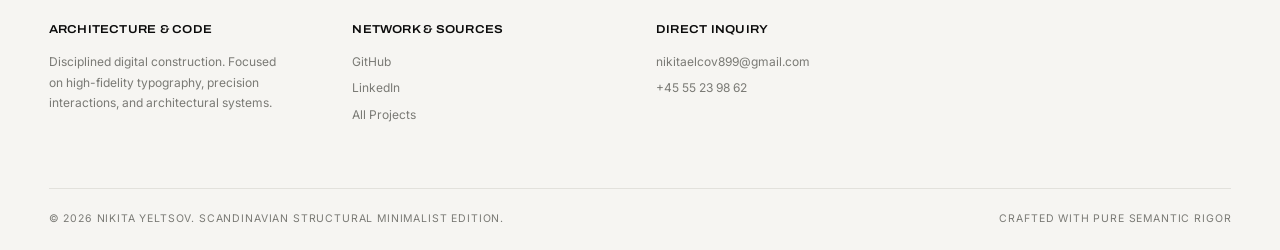
==== commit 3836db22: "New pro" ====
--- a/index.html
+++ b/index.html
@@ -187,30 +187,25 @@
                     <article class="work" id="work-klip" data-category="client">
                         <div class="work__media">
                             <span class="work__badge">Danish Commerce</span>
-                            <div class="work__frame"><img class="work__image" src="img/123123.png"
+                            <div class="work__frame"><img class="work__image" src="img/image copy 4.png"
                                     alt="Klip &amp; Ro project preview" loading="lazy" decoding="async"></div>
                         </div>
                         <div class="work__body">
                             <div class="work__meta"><span>Client Platform · Denmark</span><span
                                     class="work__meta-right"><span>2024</span><span>Bilingual</span></span></div>
-                            <h3 class="work__title display">KLIP &amp; RO</h3>
-                            <p class="work__subtitle">Bilingual Salon Experience</p>
-                            <p class="work__text">What the site is for: a modern hair salon website. It presents the
-                                services and prices, the team, a photo gallery and contact details, and lets clients
-                                book an appointment online.
-
-                                Decisions you made:
-
-                                You designed a simple pink mockup yourself and asked me to turn it into a full project.
-                                All visuals, icons and animations are redrawn in CSS only, with no Tailwind and no
-                                inline styles.
-                                No JavaScript is written inside the HTML. It lives in separate files and only toggles
-                                classes and text.
-                                The site is multi-page: every item in the menu (Home, Services, About, Gallery, Contact)
-                                became a real page filled with text.
-                                Images are linked by URL, and the site language is English.
-                                You wanted something unusual with a clear structure: a neon sign, a marquee, a style
-                                quiz, a booking wizard and a lightbox gallery.</p>
+                            <h3 class="work__title display">LUXESTATE</h3>
+                            <p class="work__subtitle">Premium real estate platform</p>
+                            <p class="work__text">A multi-page real estate website built from my own mockups with HTML,
+                                CSS and vanilla JavaScript. It has a home page, a property catalog with live filters, a
+                                property details page and an animated login form. The site works in English and German.
+
+                                What I solved:
+
+                                Built a translation system from scratch that switches all texts and prices and remembers
+                                the language.
+                                Made filtering work across pages: the home page search passes its filters to the
+                                catalog.
+                                Drew all icons, the map, the floor plan and the animations in pure CSS.</p>
                             <ul class="tags" aria-label="Technologies">
                                 <li class="tag">HTML</li>
                                 <li class="tag">JavaScript</li>
@@ -219,10 +214,10 @@
                                 <li class="tag">GitHub</li>
                             </ul>
                             <div class="work__actions"><a class="button button--light"
-                                    href="https://hairsalon-pi.vercel.app" target="_blank"
+                                    href="https://housrent-dusky.vercel.app/index.html" target="_blank"
                                     rel="noopener noreferrer"><span>Live Demonstration</span><span
                                         class="icon icon--arrow-up-right" aria-hidden="true"></span></a><a
-                                    class="button button--ghost" href="https://github.com/NikitaYmedia/HAIRSALON"
+                                    class="button button--ghost" href="https://github.com/NikitaYmedia/housrent"
                                     target="_blank" rel="noopener noreferrer"><span>View Source</span><span
                                         class="icon icon--code" aria-hidden="true"></span></a></div>
                         </div>
